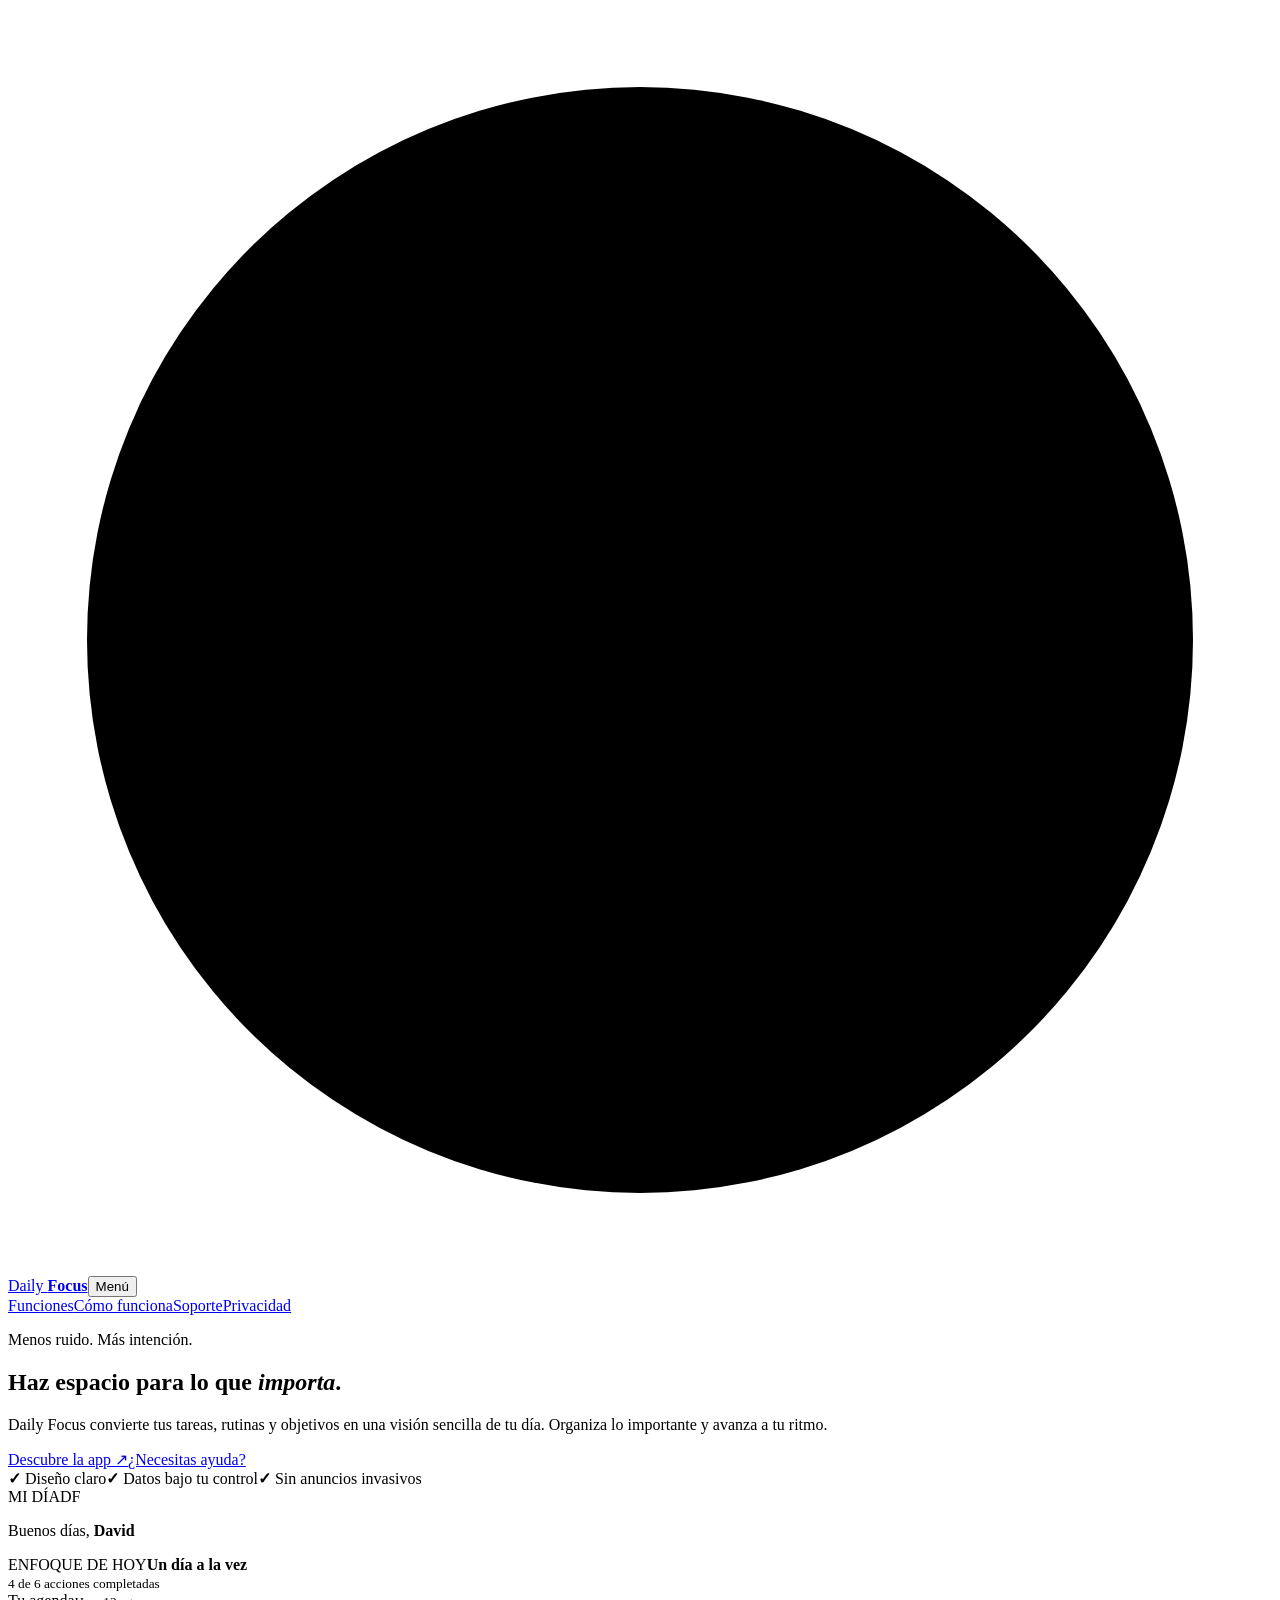
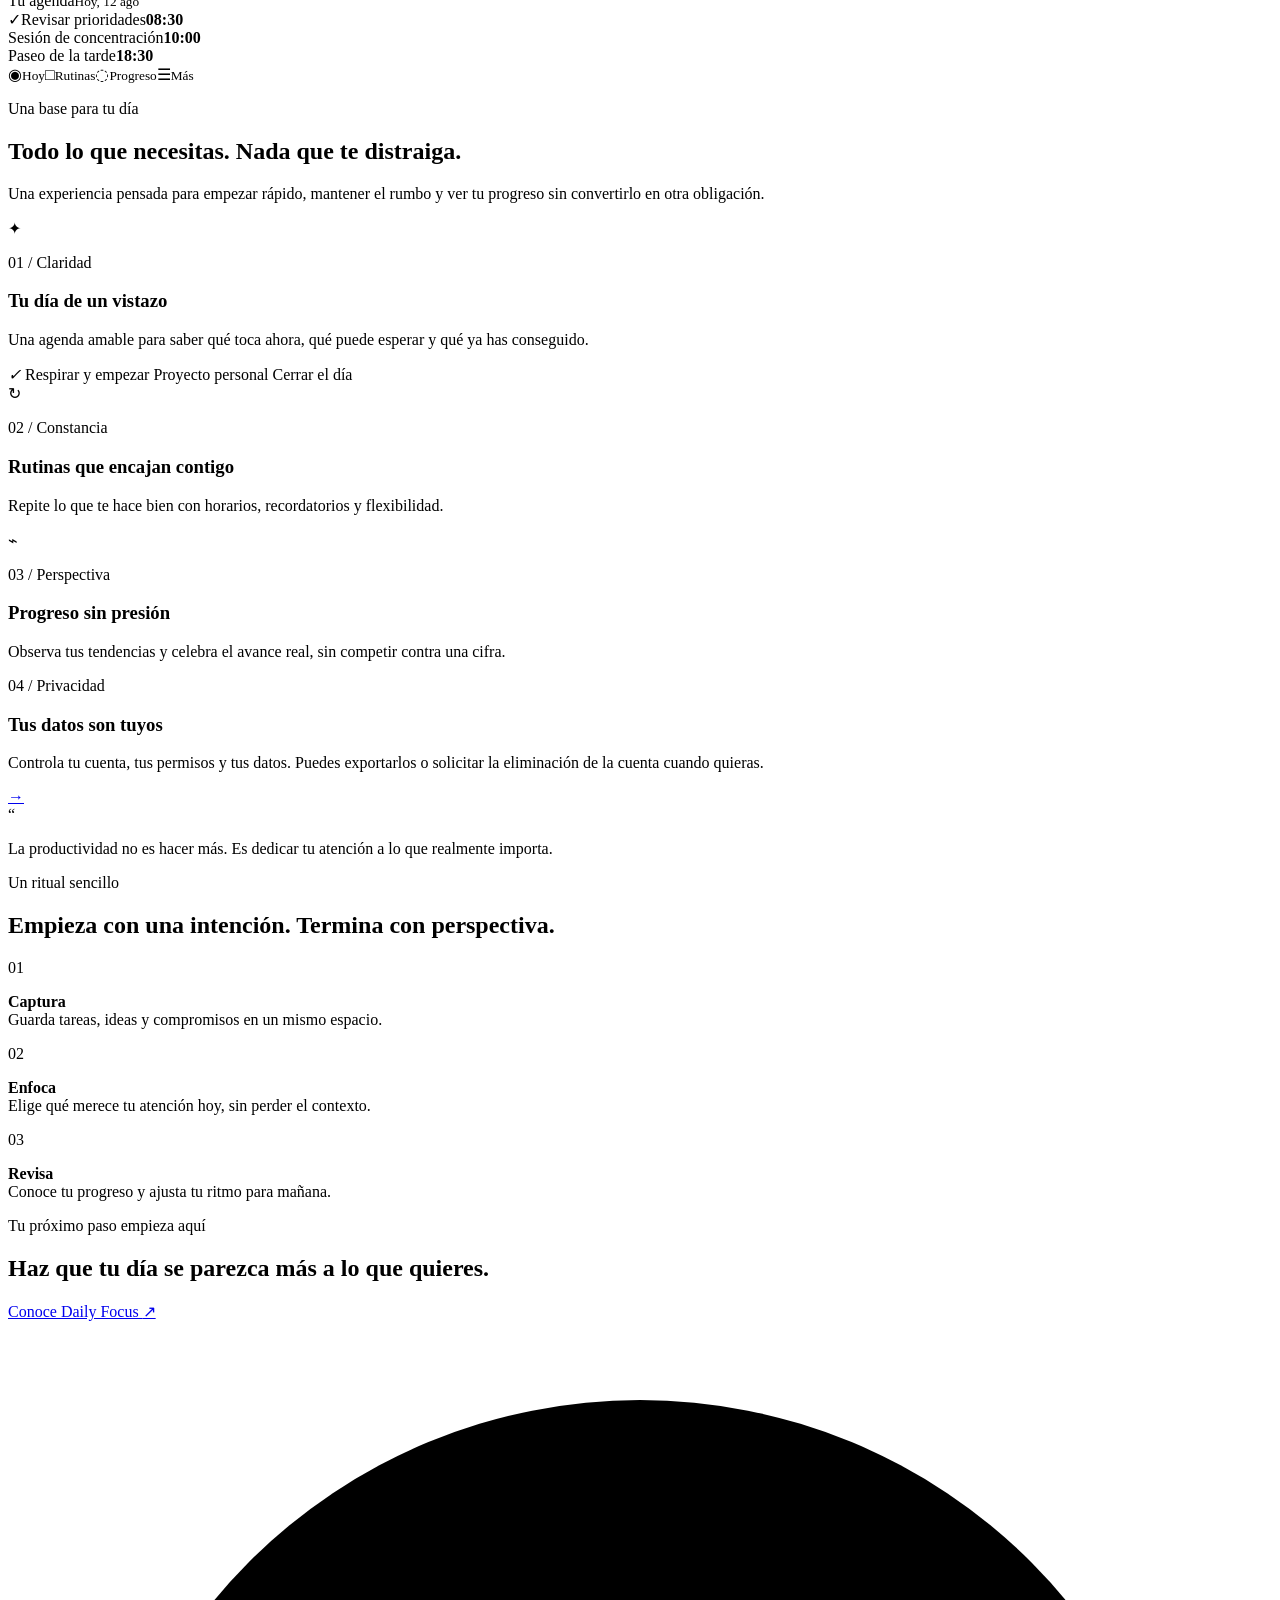
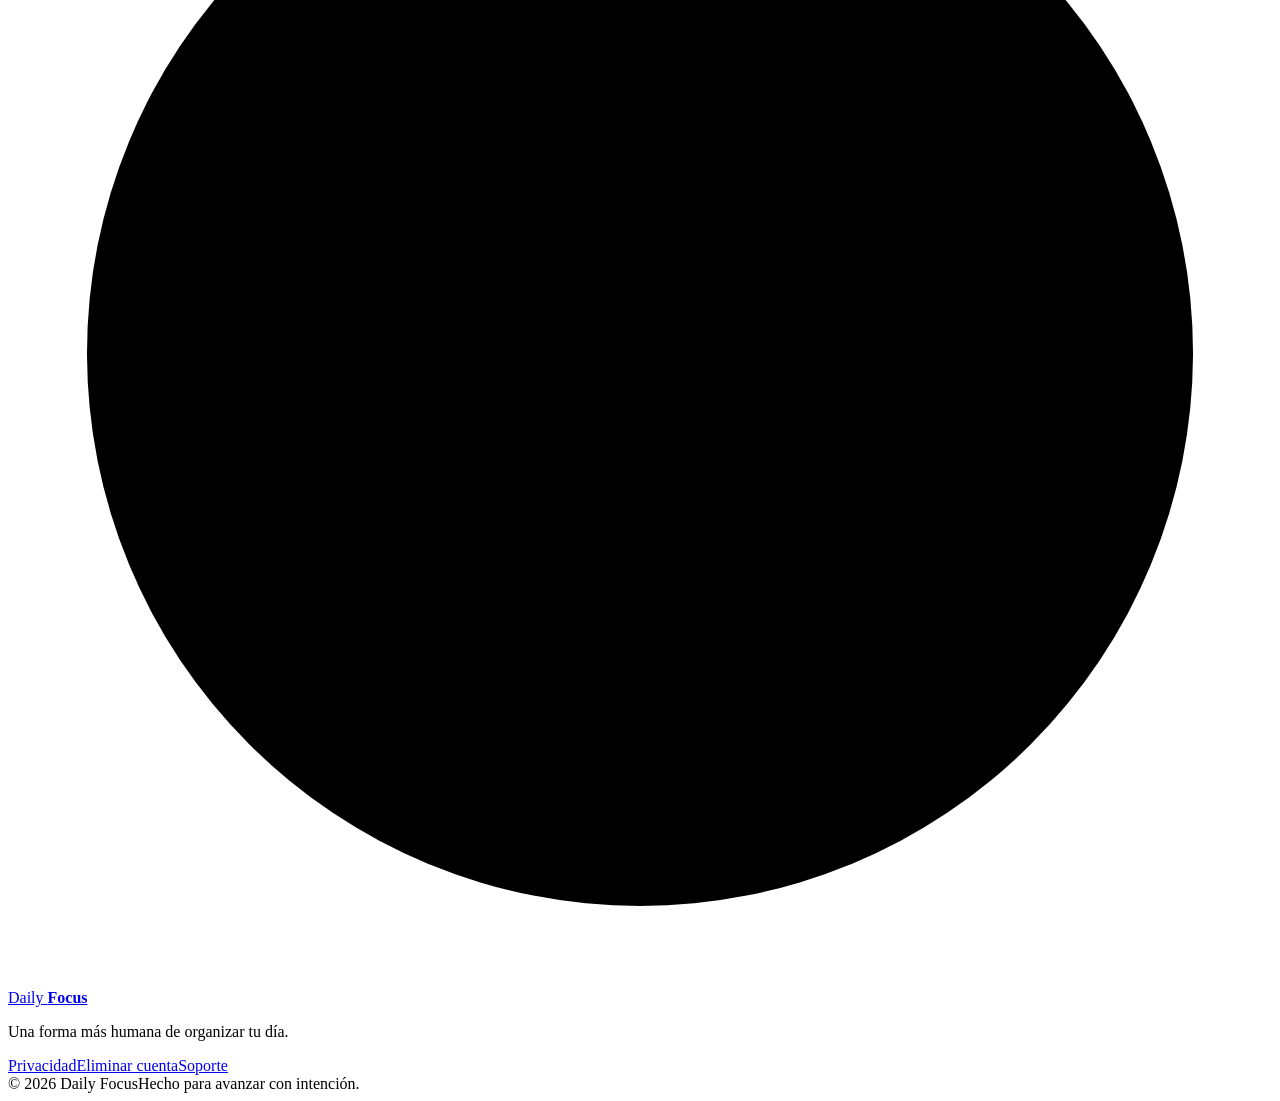
==== index.html @ 11122ced "Add Daily Focus website: index.html" ====
<!doctype html><html lang="es"><head><meta charset="utf-8"><meta name="viewport" content="width=device-width, initial-scale=1"><meta name="description" content="Daily Focus te ayuda a convertir tus intenciones en un día claro: tareas, rutinas, seguimiento y alertas en un solo lugar."><meta name="theme-color" content="#0f172a"><title>Daily Focus | Tu día, con intención</title><link rel="stylesheet" href="styles.css"><script defer src="script.js"></script></head><body><header class="site-header"><a class="brand" href="index.html" aria-label="Daily Focus, inicio"><span class="brand-mark" aria-hidden="true"><svg viewBox="0 0 48 48"><circle cx="24" cy="24" r="21"></circle><path d="m14 24 6 6 14-15"></path></svg></span><span>Daily <strong>Focus</strong></span></a><button class="menu-toggle" type="button" aria-expanded="false" aria-controls="main-nav">Menú</button><nav id="main-nav" class="nav-links" aria-label="Navegación principal"><a href="#features">Funciones</a><a href="#how">Cómo funciona</a><a href="support.html">Soporte</a><a class="nav-cta" href="privacy.html">Privacidad</a></nav></header><main><section class="hero section-shell"><div class="hero-copy reveal"><p class="eyebrow"><span class="eyebrow-dot"></span> Menos ruido. Más intención.</p><h1>Haz espacio para lo que <em>importa</em>.</h1><p class="hero-lede">Daily Focus convierte tus tareas, rutinas y objetivos en una visión sencilla de tu día. Organiza lo importante y avanza a tu ritmo.</p><div class="hero-actions"><a class="button button-primary" href="#features">Descubre la app <span aria-hidden="true">↗</span></a><a class="text-link" href="support.html">¿Necesitas ayuda?</a></div><div class="trust-row" aria-label="Características de confianza"><span><b>✓</b> Diseño claro</span><span><b>✓</b> Datos bajo tu control</span><span><b>✓</b> Sin anuncios invasivos</span></div></div><div class="hero-visual reveal reveal-delay" aria-label="Vista conceptual de Daily Focus"><div class="orb orb-one"></div><div class="orb orb-two"></div><div class="phone"><div class="phone-speaker"></div><div class="phone-screen"><div class="app-topline"><span>MI DÍA</span><span class="avatar">DF</span></div><p class="phone-greeting">Buenos días, <strong>David</strong></p><div class="focus-card"><span class="tiny-label">ENFOQUE DE HOY</span><strong>Un día a la vez</strong><div class="progress"><i></i></div><small>4 de 6 acciones completadas</small></div><div class="phone-section"><span>Tu agenda</span><small>Hoy, 12 ago</small></div><div class="task done"><span class="check">✓</span><span>Revisar prioridades</span><b>08:30</b></div><div class="task"><span class="check"></span><span>Sesión de concentración</span><b>10:00</b></div><div class="task"><span class="check"></span><span>Paseo de la tarde</span><b>18:30</b></div><div class="bottom-nav"><span class="active">◉<small>Hoy</small></span><span>□<small>Rutinas</small></span><span>◌<small>Progreso</small></span><span>☰<small>Más</small></span></div></div></div></div></section><section id="features" class="section-shell section-block"><div class="section-heading reveal"><p class="eyebrow">Una base para tu día</p><h2>Todo lo que necesitas. Nada que te distraiga.</h2><p>Una experiencia pensada para empezar rápido, mantener el rumbo y ver tu progreso sin convertirlo en otra obligación.</p></div><div class="feature-grid"><article class="feature-card feature-card-tall reveal"><span class="feature-icon icon-sun">✦</span><p class="card-kicker">01 / Claridad</p><h3>Tu día de un vistazo</h3><p>Una agenda amable para saber qué toca ahora, qué puede esperar y qué ya has conseguido.</p><div class="mini-agenda"><span><i class="mini-check">✓</i> Respirar y empezar</span><span><i></i> Proyecto personal</span><span><i></i> Cerrar el día</span></div></article><article class="feature-card reveal"><span class="feature-icon icon-blue">↻</span><p class="card-kicker">02 / Constancia</p><h3>Rutinas que encajan contigo</h3><p>Repite lo que te hace bien con horarios, recordatorios y flexibilidad.</p></article><article class="feature-card reveal"><span class="feature-icon icon-coral">⌁</span><p class="card-kicker">03 / Perspectiva</p><h3>Progreso sin presión</h3><p>Observa tus tendencias y celebra el avance real, sin competir contra una cifra.</p></article><article class="feature-card feature-card-wide reveal"><div><p class="card-kicker">04 / Privacidad</p><h3>Tus datos son tuyos</h3><p>Controla tu cuenta, tus permisos y tus datos. Puedes exportarlos o solicitar la eliminación de la cuenta cuando quieras.</p></div><a class="arrow-link" href="privacy.html" aria-label="Leer la política de privacidad">→</a></article></div></section><section id="how" class="split-section section-shell"><div class="split-image reveal"><div class="sun-shape"></div><div class="quote-card"><span>“</span><p>La productividad no es hacer más. Es dedicar tu atención a lo que realmente importa.</p></div></div><div class="split-copy reveal"><p class="eyebrow">Un ritual sencillo</p><h2>Empieza con una intención. Termina con perspectiva.</h2><div class="steps"><div><span>01</span><p><strong>Captura</strong><br>Guarda tareas, ideas y compromisos en un mismo espacio.</p></div><div><span>02</span><p><strong>Enfoca</strong><br>Elige qué merece tu atención hoy, sin perder el contexto.</p></div><div><span>03</span><p><strong>Revisa</strong><br>Conoce tu progreso y ajusta tu ritmo para mañana.</p></div></div></div></section><section class="closing section-shell reveal"><p class="eyebrow">Tu próximo paso empieza aquí</p><h2>Haz que tu día se parezca más a lo que quieres.</h2><a class="button button-dark" href="support.html">Conoce Daily Focus <span aria-hidden="true">↗</span></a></section></main><footer class="site-footer"><div class="footer-inner"><a class="brand" href="index.html"><span class="brand-mark small" aria-hidden="true"><svg viewBox="0 0 48 48"><circle cx="24" cy="24" r="21"></circle><path d="m14 24 6 6 14-15"></path></svg></span><span>Daily <strong>Focus</strong></span></a><p>Una forma más humana de organizar tu día.</p><div class="footer-links"><a href="privacy.html">Privacidad</a><a href="delete-account.html">Eliminar cuenta</a><a href="support.html">Soporte</a></div></div><div class="footer-bottom"><span>© 2026 Daily Focus</span><span>Hecho para avanzar con intención.</span></div></footer></body></html>
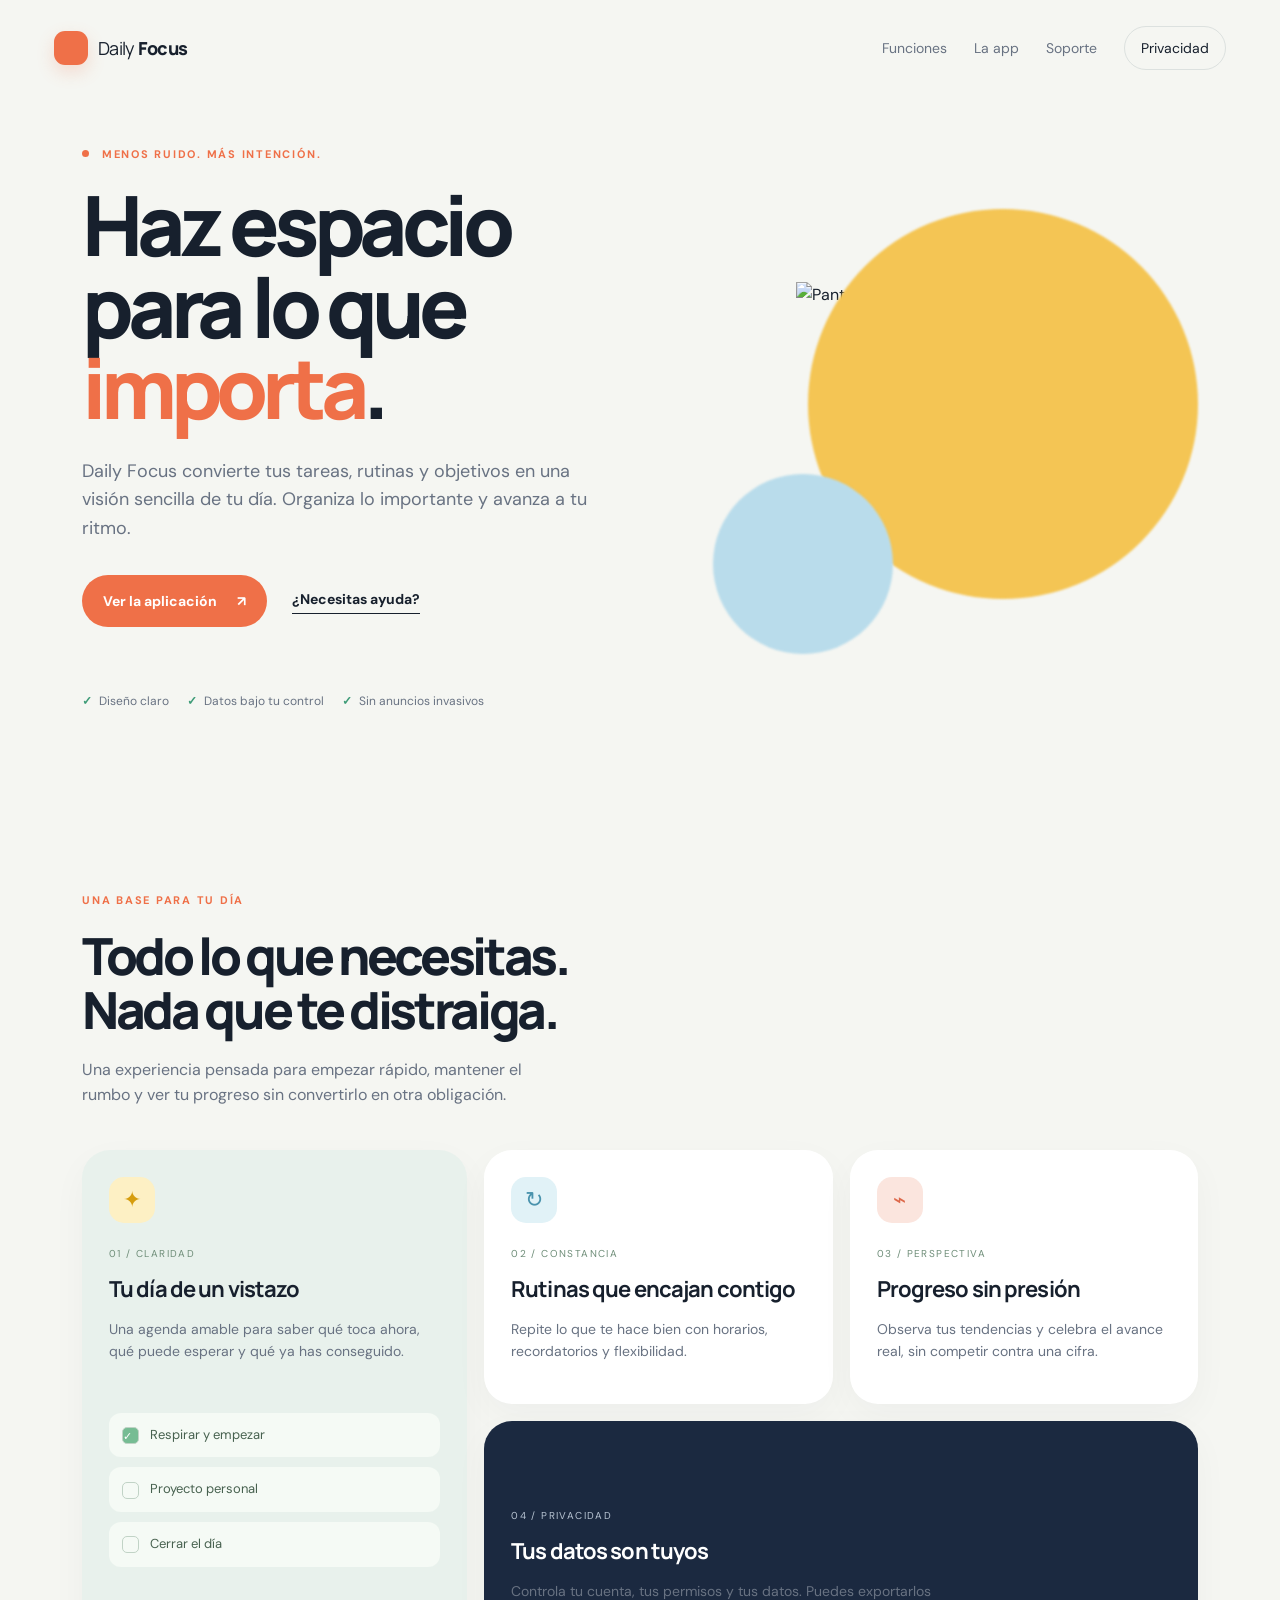
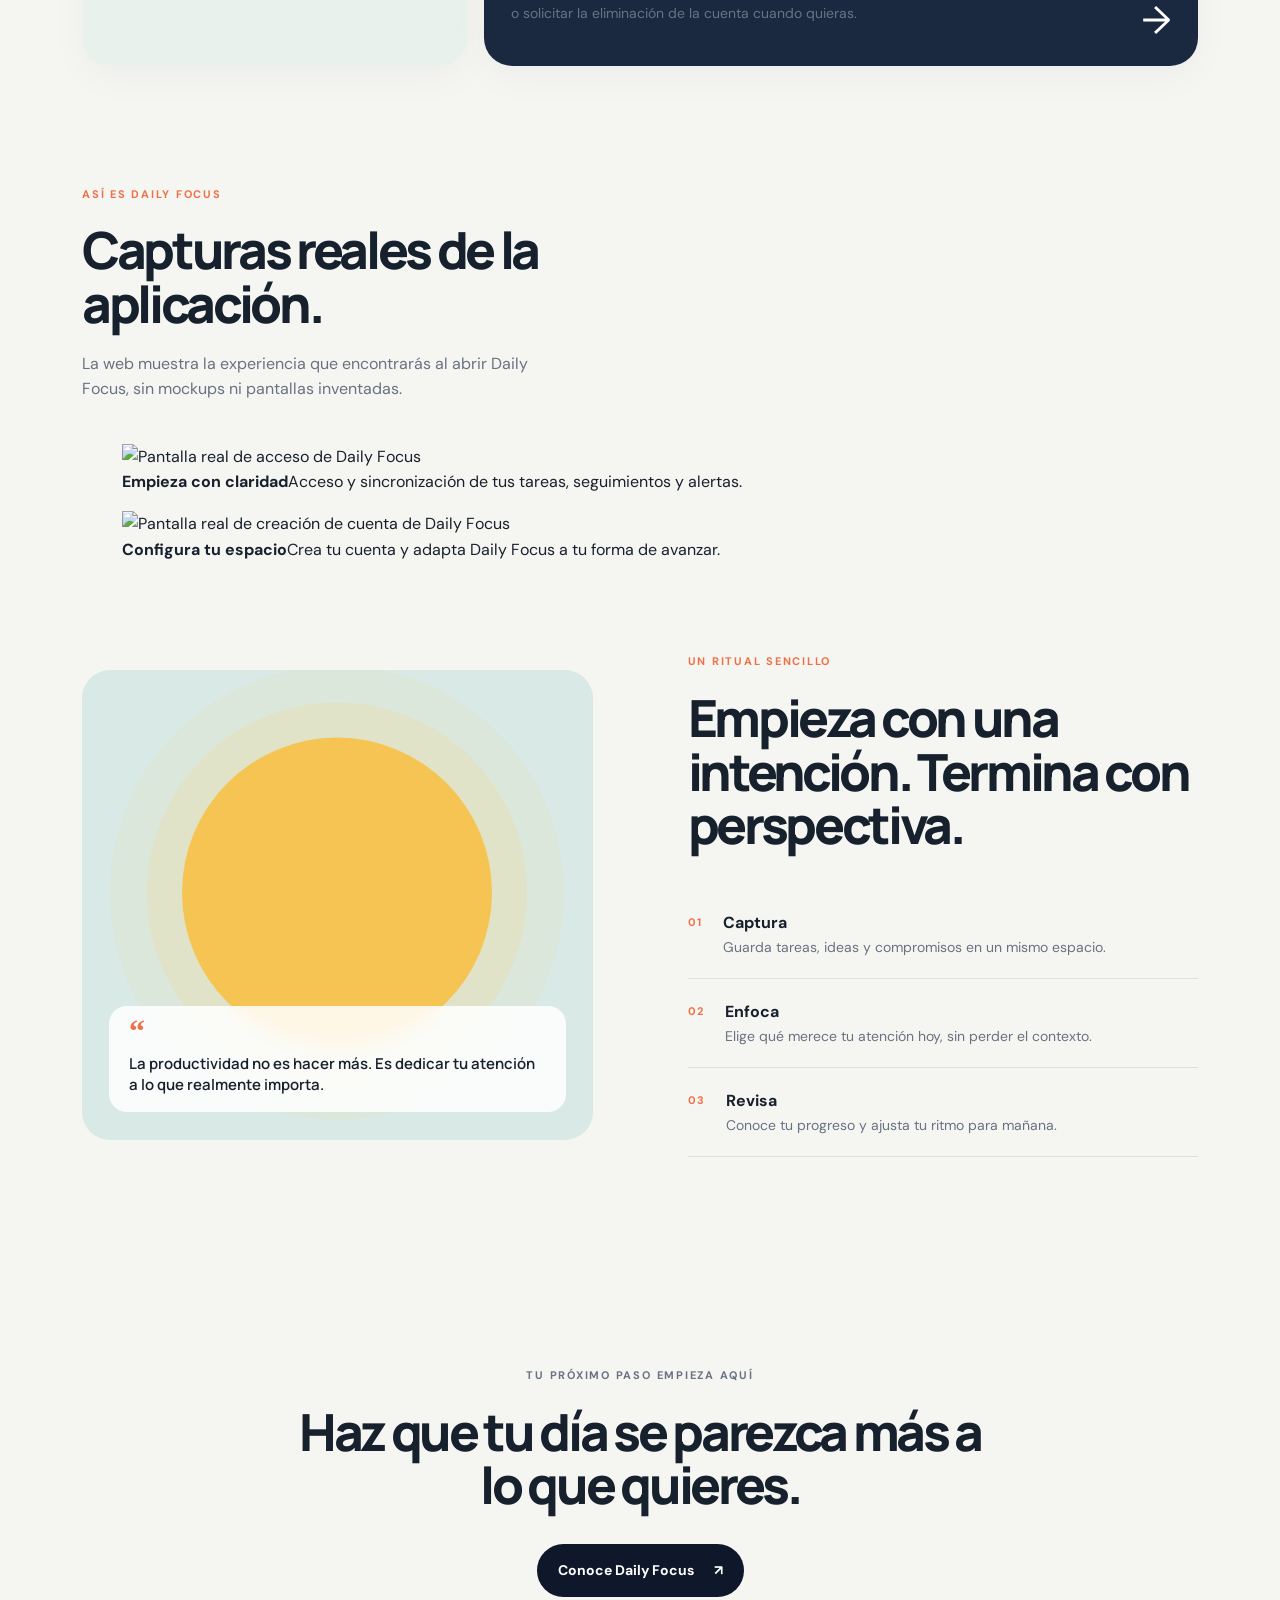
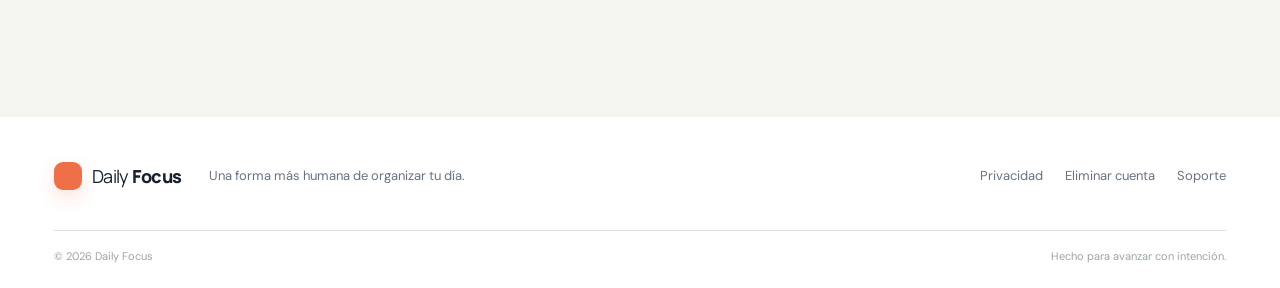
==== commit 1b5ebe62: "Use real Daily Focus app screenshots and icon" ====
--- a/index.html
+++ b/index.html
@@ -1 +1 @@
-<!doctype html><html lang="es"><head><meta charset="utf-8"><meta name="viewport" content="width=device-width, initial-scale=1"><meta name="description" content="Daily Focus te ayuda a convertir tus intenciones en un día claro: tareas, rutinas, seguimiento y alertas en un solo lugar."><meta name="theme-color" content="#0f172a"><title>Daily Focus | Tu día, con intención</title><link rel="stylesheet" href="styles.css"><script defer src="script.js"></script></head><body><header class="site-header"><a class="brand" href="index.html" aria-label="Daily Focus, inicio"><span class="brand-mark" aria-hidden="true"><svg viewBox="0 0 48 48"><circle cx="24" cy="24" r="21"></circle><path d="m14 24 6 6 14-15"></path></svg></span><span>Daily <strong>Focus</strong></span></a><button class="menu-toggle" type="button" aria-expanded="false" aria-controls="main-nav">Menú</button><nav id="main-nav" class="nav-links" aria-label="Navegación principal"><a href="#features">Funciones</a><a href="#how">Cómo funciona</a><a href="support.html">Soporte</a><a class="nav-cta" href="privacy.html">Privacidad</a></nav></header><main><section class="hero section-shell"><div class="hero-copy reveal"><p class="eyebrow"><span class="eyebrow-dot"></span> Menos ruido. Más intención.</p><h1>Haz espacio para lo que <em>importa</em>.</h1><p class="hero-lede">Daily Focus convierte tus tareas, rutinas y objetivos en una visión sencilla de tu día. Organiza lo importante y avanza a tu ritmo.</p><div class="hero-actions"><a class="button button-primary" href="#features">Descubre la app <span aria-hidden="true">↗</span></a><a class="text-link" href="support.html">¿Necesitas ayuda?</a></div><div class="trust-row" aria-label="Características de confianza"><span><b>✓</b> Diseño claro</span><span><b>✓</b> Datos bajo tu control</span><span><b>✓</b> Sin anuncios invasivos</span></div></div><div class="hero-visual reveal reveal-delay" aria-label="Vista conceptual de Daily Focus"><div class="orb orb-one"></div><div class="orb orb-two"></div><div class="phone"><div class="phone-speaker"></div><div class="phone-screen"><div class="app-topline"><span>MI DÍA</span><span class="avatar">DF</span></div><p class="phone-greeting">Buenos días, <strong>David</strong></p><div class="focus-card"><span class="tiny-label">ENFOQUE DE HOY</span><strong>Un día a la vez</strong><div class="progress"><i></i></div><small>4 de 6 acciones completadas</small></div><div class="phone-section"><span>Tu agenda</span><small>Hoy, 12 ago</small></div><div class="task done"><span class="check">✓</span><span>Revisar prioridades</span><b>08:30</b></div><div class="task"><span class="check"></span><span>Sesión de concentración</span><b>10:00</b></div><div class="task"><span class="check"></span><span>Paseo de la tarde</span><b>18:30</b></div><div class="bottom-nav"><span class="active">◉<small>Hoy</small></span><span>□<small>Rutinas</small></span><span>◌<small>Progreso</small></span><span>☰<small>Más</small></span></div></div></div></div></section><section id="features" class="section-shell section-block"><div class="section-heading reveal"><p class="eyebrow">Una base para tu día</p><h2>Todo lo que necesitas. Nada que te distraiga.</h2><p>Una experiencia pensada para empezar rápido, mantener el rumbo y ver tu progreso sin convertirlo en otra obligación.</p></div><div class="feature-grid"><article class="feature-card feature-card-tall reveal"><span class="feature-icon icon-sun">✦</span><p class="card-kicker">01 / Claridad</p><h3>Tu día de un vistazo</h3><p>Una agenda amable para saber qué toca ahora, qué puede esperar y qué ya has conseguido.</p><div class="mini-agenda"><span><i class="mini-check">✓</i> Respirar y empezar</span><span><i></i> Proyecto personal</span><span><i></i> Cerrar el día</span></div></article><article class="feature-card reveal"><span class="feature-icon icon-blue">↻</span><p class="card-kicker">02 / Constancia</p><h3>Rutinas que encajan contigo</h3><p>Repite lo que te hace bien con horarios, recordatorios y flexibilidad.</p></article><article class="feature-card reveal"><span class="feature-icon icon-coral">⌁</span><p class="card-kicker">03 / Perspectiva</p><h3>Progreso sin presión</h3><p>Observa tus tendencias y celebra el avance real, sin competir contra una cifra.</p></article><article class="feature-card feature-card-wide reveal"><div><p class="card-kicker">04 / Privacidad</p><h3>Tus datos son tuyos</h3><p>Controla tu cuenta, tus permisos y tus datos. Puedes exportarlos o solicitar la eliminación de la cuenta cuando quieras.</p></div><a class="arrow-link" href="privacy.html" aria-label="Leer la política de privacidad">→</a></article></div></section><section id="how" class="split-section section-shell"><div class="split-image reveal"><div class="sun-shape"></div><div class="quote-card"><span>“</span><p>La productividad no es hacer más. Es dedicar tu atención a lo que realmente importa.</p></div></div><div class="split-copy reveal"><p class="eyebrow">Un ritual sencillo</p><h2>Empieza con una intención. Termina con perspectiva.</h2><div class="steps"><div><span>01</span><p><strong>Captura</strong><br>Guarda tareas, ideas y compromisos en un mismo espacio.</p></div><div><span>02</span><p><strong>Enfoca</strong><br>Elige qué merece tu atención hoy, sin perder el contexto.</p></div><div><span>03</span><p><strong>Revisa</strong><br>Conoce tu progreso y ajusta tu ritmo para mañana.</p></div></div></div></section><section class="closing section-shell reveal"><p class="eyebrow">Tu próximo paso empieza aquí</p><h2>Haz que tu día se parezca más a lo que quieres.</h2><a class="button button-dark" href="support.html">Conoce Daily Focus <span aria-hidden="true">↗</span></a></section></main><footer class="site-footer"><div class="footer-inner"><a class="brand" href="index.html"><span class="brand-mark small" aria-hidden="true"><svg viewBox="0 0 48 48"><circle cx="24" cy="24" r="21"></circle><path d="m14 24 6 6 14-15"></path></svg></span><span>Daily <strong>Focus</strong></span></a><p>Una forma más humana de organizar tu día.</p><div class="footer-links"><a href="privacy.html">Privacidad</a><a href="delete-account.html">Eliminar cuenta</a><a href="support.html">Soporte</a></div></div><div class="footer-bottom"><span>© 2026 Daily Focus</span><span>Hecho para avanzar con intención.</span></div></footer></body></html>+<!doctype html><html lang="es"><head><meta charset="utf-8"><meta name="viewport" content="width=device-width, initial-scale=1"><meta name="description" content="Daily Focus convierte tus tareas, rutinas y objetivos en un día claro."><meta name="theme-color" content="#fff7e9"><title>Daily Focus | Tu día, con intención</title><link rel="stylesheet" href="styles.css"><script defer src="script.js"></script></head><body><header class="site-header"><a class="brand" href="index.html" aria-label="Daily Focus, inicio"><span class="brand-mark real-mark"><img src="assets/dailyfocus-icon.png" alt=""></span><span>Daily <strong>Focus</strong></span></a><button class="menu-toggle" type="button" aria-expanded="false" aria-controls="main-nav">Menú</button><nav id="main-nav" class="nav-links" aria-label="Navegación principal"><a href="#features">Funciones</a><a href="#screens">La app</a><a href="support.html">Soporte</a><a class="nav-cta" href="privacy.html">Privacidad</a></nav></header><main><section class="hero section-shell"><div class="hero-copy reveal"><p class="eyebrow"><span class="eyebrow-dot"></span> Menos ruido. Más intención.</p><h1>Haz espacio para lo que <em>importa</em>.</h1><p class="hero-lede">Daily Focus convierte tus tareas, rutinas y objetivos en una visión sencilla de tu día. Organiza lo importante y avanza a tu ritmo.</p><div class="hero-actions"><a class="button button-primary" href="#screens">Ver la aplicación <span aria-hidden="true">↗</span></a><a class="text-link" href="support.html">¿Necesitas ayuda?</a></div><div class="trust-row"><span><b>✓</b> Diseño claro</span><span><b>✓</b> Datos bajo tu control</span><span><b>✓</b> Sin anuncios invasivos</span></div></div><div class="hero-visual real-hero reveal reveal-delay"><div class="orb orb-one"></div><div class="orb orb-two"></div><div class="real-device"><img src="assets/dailyfocus-login.png" alt="Pantalla real de acceso de Daily Focus"></div><div class="real-badge"><img src="assets/dailyfocus-icon.png" alt=""><span>La app real<br><strong>Daily Focus</strong></span></div></div></section><section id="features" class="section-shell section-block"><div class="section-heading reveal"><p class="eyebrow">Una base para tu día</p><h2>Todo lo que necesitas. Nada que te distraiga.</h2><p>Una experiencia pensada para empezar rápido, mantener el rumbo y ver tu progreso sin convertirlo en otra obligación.</p></div><div class="feature-grid"><article class="feature-card feature-card-tall reveal"><span class="feature-icon icon-sun">✦</span><p class="card-kicker">01 / Claridad</p><h3>Tu día de un vistazo</h3><p>Una agenda amable para saber qué toca ahora, qué puede esperar y qué ya has conseguido.</p><div class="mini-agenda"><span><i class="mini-check">✓</i> Respirar y empezar</span><span><i></i> Proyecto personal</span><span><i></i> Cerrar el día</span></div></article><article class="feature-card reveal"><span class="feature-icon icon-blue">↻</span><p class="card-kicker">02 / Constancia</p><h3>Rutinas que encajan contigo</h3><p>Repite lo que te hace bien con horarios, recordatorios y flexibilidad.</p></article><article class="feature-card reveal"><span class="feature-icon icon-coral">⌁</span><p class="card-kicker">03 / Perspectiva</p><h3>Progreso sin presión</h3><p>Observa tus tendencias y celebra el avance real, sin competir contra una cifra.</p></article><article class="feature-card feature-card-wide reveal"><div><p class="card-kicker">04 / Privacidad</p><h3>Tus datos son tuyos</h3><p>Controla tu cuenta, tus permisos y tus datos. Puedes exportarlos o solicitar la eliminación de la cuenta cuando quieras.</p></div><a class="arrow-link" href="privacy.html" aria-label="Leer la política de privacidad">→</a></article></div></section><section id="screens" class="screens-section section-shell"><div class="section-heading reveal"><p class="eyebrow">Así es Daily Focus</p><h2>Capturas reales de la aplicación.</h2><p>La web muestra la experiencia que encontrarás al abrir Daily Focus, sin mockups ni pantallas inventadas.</p></div><div class="screen-gallery"><figure class="screen-shot reveal"><div class="screen-frame"><img src="assets/dailyfocus-login.png" alt="Pantalla real de acceso de Daily Focus"></div><figcaption><strong>Empieza con claridad</strong><span>Acceso y sincronización de tus tareas, seguimientos y alertas.</span></figcaption></figure><figure class="screen-shot reveal"><div class="screen-frame"><img src="assets/dailyfocus-create-account.png" alt="Pantalla real de creación de cuenta de Daily Focus"></div><figcaption><strong>Configura tu espacio</strong><span>Crea tu cuenta y adapta Daily Focus a tu forma de avanzar.</span></figcaption></figure></div></section><section id="how" class="split-section section-shell"><div class="split-image reveal"><div class="sun-shape"></div><div class="quote-card"><span>“</span><p>La productividad no es hacer más. Es dedicar tu atención a lo que realmente importa.</p></div></div><div class="split-copy reveal"><p class="eyebrow">Un ritual sencillo</p><h2>Empieza con una intención. Termina con perspectiva.</h2><div class="steps"><div><span>01</span><p><strong>Captura</strong><br>Guarda tareas, ideas y compromisos en un mismo espacio.</p></div><div><span>02</span><p><strong>Enfoca</strong><br>Elige qué merece tu atención hoy, sin perder el contexto.</p></div><div><span>03</span><p><strong>Revisa</strong><br>Conoce tu progreso y ajusta tu ritmo para mañana.</p></div></div></div></section><section class="closing section-shell reveal"><p class="eyebrow">Tu próximo paso empieza aquí</p><h2>Haz que tu día se parezca más a lo que quieres.</h2><a class="button button-dark" href="support.html">Conoce Daily Focus <span aria-hidden="true">↗</span></a></section></main><footer class="site-footer"><div class="footer-inner"><a class="brand" href="index.html"><span class="brand-mark real-mark small"><img src="assets/dailyfocus-icon.png" alt=""></span><span>Daily <strong>Focus</strong></span></a><p>Una forma más humana de organizar tu día.</p><div class="footer-links"><a href="privacy.html">Privacidad</a><a href="delete-account.html">Eliminar cuenta</a><a href="support.html">Soporte</a></div></div><div class="footer-bottom"><span>© 2026 Daily Focus</span><span>Hecho para avanzar con intención.</span></div></footer></body></html>
--- a/styles.css
+++ b/styles.css
@@ -0,0 +1 @@
+@import url('https://fonts.googleapis.com/css2?family=DM+Sans:wght@400;500;600;700&family=Manrope:wght@600;700;800&display=swap');:root{--ink:#17202d;--muted:#687282;--paper:#f5f6f2;--white:#fff;--navy:#0f172a;--orange:#ef7048;--yellow:#f6c453;--blue:#b9dceb;--line:#dce1df;--radius:28px}*{box-sizing:border-box}html{scroll-behavior:smooth}body{margin:0;background:var(--paper);color:var(--ink);font-family:'DM Sans',sans-serif;line-height:1.6}a{color:inherit;text-decoration:none}button{font:inherit}.site-header{max-width:1240px;margin:auto;padding:26px 34px;display:flex;align-items:center;justify-content:space-between;gap:24px}.brand{display:inline-flex;align-items:center;gap:10px;font-family:Manrope,sans-serif;font-size:18px;letter-spacing:-.04em}.brand strong{font-weight:800}.brand-mark{width:34px;height:34px;display:grid;place-items:center;background:var(--orange);border-radius:11px;box-shadow:0 7px 18px #ef704833}.brand-mark svg{width:24px;height:24px;fill:none;stroke:#fff;stroke-width:3;stroke-linecap:round;stroke-linejoin:round}.brand-mark.small{width:28px;height:28px;border-radius:9px}.brand-mark.small svg{width:20px;height:20px}.nav-links{display:flex;align-items:center;gap:27px;font-size:14px;color:var(--muted)}.nav-links a:hover,.footer-links a:hover,.text-link:hover{color:var(--orange)}.nav-cta{padding:10px 16px;border:1px solid var(--line);border-radius:999px;color:var(--ink)!important}.menu-toggle{display:none;border:1px solid var(--line);background:transparent;border-radius:9px;padding:8px 12px}.section-shell{max-width:1172px;margin:auto;padding-left:28px;padding-right:28px}.hero{min-height:690px;display:grid;grid-template-columns:1fr .9fr;align-items:center;gap:50px;padding-top:50px;padding-bottom:80px}.eyebrow{margin:0 0 20px;color:var(--orange);font-size:11px;font-weight:700;letter-spacing:.16em;text-transform:uppercase}.eyebrow-dot{display:inline-block;width:7px;height:7px;border-radius:50%;background:var(--orange);margin:0 8px 1px 0}.hero h1{max-width:650px;margin:0;font:800 clamp(3.5rem,6.5vw,6rem)/.98 Manrope,sans-serif;letter-spacing:-.075em}.hero h1 em{font-style:normal;color:var(--orange)}.hero-lede{max-width:510px;color:var(--muted);font-size:18px;margin:28px 0 32px}.hero-actions{display:flex;align-items:center;gap:25px}.button{display:inline-flex;align-items:center;gap:20px;padding:15px 21px;border-radius:999px;font-weight:700;font-size:14px;transition:transform .2s,box-shadow .2s}.button:hover{transform:translateY(-2px);box-shadow:0 12px 25px #1e293b18}.button-primary{color:#fff;background:var(--orange)}.button-dark{color:#fff;background:var(--navy)}.text-link{font-weight:700;font-size:14px;border-bottom:1px solid var(--ink);padding-bottom:3px}.trust-row{display:flex;gap:18px;margin-top:65px;color:var(--muted);font-size:12px}.trust-row b{color:#3d9b77;margin-right:4px}.hero-visual{position:relative;min-height:510px;display:grid;place-items:center}.orb{position:absolute;border-radius:50%;filter:blur(1px)}.orb-one{width:390px;height:390px;background:#f4c554;right:0;top:35px}.orb-two{width:180px;height:180px;background:#b9dceb;left:4%;bottom:30px}.phone{position:relative;width:280px;height:555px;padding:10px;border-radius:38px;background:var(--navy);box-shadow:20px 28px 50px #0f172a35;transform:rotate(5deg);z-index:1}.phone-speaker{position:absolute;z-index:2;top:17px;left:50%;width:74px;height:5px;border-radius:10px;transform:translateX(-50%);background:#243047}.phone-screen{height:100%;padding:38px 17px 16px;border-radius:29px;background:#f7f7f4;overflow:hidden}.app-topline,.phone-section,.task,.bottom-nav{display:flex;align-items:center;justify-content:space-between}.app-topline{color:#899198;font-size:9px;font-weight:800;letter-spacing:.12em}.avatar{display:grid;place-items:center;width:25px;height:25px;border-radius:50%;background:var(--orange);color:#fff;font-size:9px}.phone-greeting{font:700 18px Manrope,sans-serif;margin:21px 0}.focus-card{padding:18px;border-radius:20px;background:#1b2940;color:#fff;box-shadow:0 10px 20px #17202d20}.tiny-label{display:block;font-size:8px;color:#9eabb9;letter-spacing:.1em}.focus-card strong{display:block;font:700 18px Manrope;margin:12px 0}.focus-card small{display:block;color:#aab6c5;font-size:9px;margin-top:9px}.progress{height:5px;background:#34445d;border-radius:9px}.progress i{display:block;width:66%;height:100%;background:var(--yellow);border-radius:9px}.phone-section{margin:23px 0 10px;font-size:11px;font-weight:700}.phone-section small{color:#939ba5;font-size:9px;font-weight:400}.task{padding:14px 2px;border-bottom:1px solid #e7e8e5;gap:7px;font-size:10px}.task b{color:#a0a7ad;font-size:8px;font-weight:400}.check{width:17px;height:17px;border:1.5px solid #c9ced0;border-radius:6px;flex:none}.task.done{color:#9ca2a5;text-decoration:line-through}.task.done .check{display:grid;place-items:center;background:#6fc095;border-color:#6fc095;color:#fff;text-decoration:none;font-size:10px}.bottom-nav{margin-top:24px;color:#9fa6aa;text-align:center;font-size:14px}.bottom-nav span{display:grid;place-items:center;gap:2px}.bottom-nav small{font-size:7px}.bottom-nav .active{color:var(--orange)}.section-block{padding-top:100px;padding-bottom:120px}.section-heading{max-width:600px;margin-bottom:42px}.section-heading h2,.split-copy h2,.closing h2{margin:0;font:800 clamp(2.3rem,4vw,4rem)/1.05 Manrope,sans-serif;letter-spacing:-.065em}.section-heading>p:last-child{color:var(--muted);max-width:480px;margin-top:20px}.feature-grid{display:grid;grid-template-columns:1.05fr .95fr .95fr;gap:17px}.feature-card{min-height:245px;padding:27px;border-radius:var(--radius);background:#fff;box-shadow:0 12px 36px #1b294009}.feature-card-tall{grid-row:span 2;min-height:510px;background:#e8f1ec}.feature-card-wide{grid-column:2 / 4;display:flex;justify-content:space-between;align-items:end;background:#1b2940;color:#fff}.feature-card-wide .card-kicker{color:#b8c4d2}.feature-card-wide p:not(.card-kicker){color:#b8c4d2;max-width:420px}.feature-card h3{font:700 22px Manrope,sans-serif;letter-spacing:-.04em;margin:12px 0}.feature-card p:not(.card-kicker){color:var(--muted);font-size:14px}.card-kicker{font-size:10px!important;letter-spacing:.14em;text-transform:uppercase;color:#6e8d78;margin:23px 0 0!important}.feature-icon{display:grid;place-items:center;width:46px;height:46px;border-radius:15px;font-size:22px}.icon-sun{background:#fdf0c4;color:#d69d0e}.icon-blue{background:#e1f2f7;color:#4a93ad}.icon-coral{background:#fbe5de;color:#dd684a}.mini-agenda{display:grid;gap:10px;margin-top:50px;color:#47614f;font-size:13px}.mini-agenda span{padding:12px 13px;background:#f5faf5;border-radius:12px}.mini-check{display:inline-grid;place-items:center;width:17px;height:17px;border-radius:5px;background:#76bc93;color:#fff;font-style:normal;font-size:11px;margin-right:8px}.mini-agenda i{display:inline-block;width:17px;height:17px;border:1px solid #c1d3c6;border-radius:5px;vertical-align:middle;margin-right:8px}.arrow-link{font-size:38px;line-height:1}.split-section{display:grid;grid-template-columns:1fr 1fr;align-items:center;gap:95px;padding-top:75px;padding-bottom:150px}.split-image{min-height:470px;position:relative;border-radius:var(--radius);background:#d9e9e6;overflow:hidden}.sun-shape{position:absolute;width:310px;height:310px;border-radius:50%;background:#f6c453;left:50%;top:50%;transform:translate(-50%,-54%);box-shadow:0 0 0 35px #f6c45325,0 0 0 72px #f6c45312}.quote-card{position:absolute;bottom:28px;left:27px;right:27px;padding:17px 20px;background:#ffffffdb;border-radius:18px;backdrop-filter:blur(8px)}.quote-card span{font:800 32px Georgia;color:var(--orange);line-height:.5}.quote-card p{margin:4px 0 0;font:600 15px/1.4 Manrope,sans-serif}.steps{margin-top:38px}.steps>div{display:flex;gap:21px;padding:20px 0;border-bottom:1px solid var(--line)}.steps span{color:var(--orange);font-size:11px;font-weight:700;letter-spacing:.1em;padding-top:4px}.steps p{margin:0;color:var(--muted);font-size:14px}.steps strong{color:var(--ink);font-size:16px}.closing{padding-top:60px;padding-bottom:120px;text-align:center}.closing h2{max-width:720px;margin:0 auto 32px}.closing .eyebrow{color:var(--muted)}.site-footer{background:#fff;padding:45px 34px 22px}.footer-inner,.footer-bottom{max-width:1172px;margin:auto;display:flex;align-items:center;gap:28px}.footer-inner>p{margin:0;color:var(--muted);font-size:13px}.footer-links{margin-left:auto;display:flex;gap:22px;color:var(--muted);font-size:13px}.footer-bottom{justify-content:space-between;border-top:1px solid var(--line);margin-top:40px;padding-top:17px;color:#9ca4a4;font-size:11px}.legal-page{background:#f5f6f2}.legal-shell{max-width:850px;margin:auto;padding:35px 28px 100px}.back-link{display:inline-block;color:var(--muted);font-size:13px;margin-bottom:30px}.legal-card{background:#fff;border-radius:var(--radius);padding:clamp(28px,6vw,72px);box-shadow:0 20px 60px #17202d0b}.legal-card h1{font:800 clamp(2.6rem,5vw,4.5rem)/1.03 Manrope,sans-serif;letter-spacing:-.07em;margin:0 0 24px}.legal-card h2{font:700 22px Manrope,sans-serif;margin:42px 0 12px;letter-spacing:-.04em}.legal-card p,.legal-card li{color:#5e6977;font-size:16px}.legal-lead{font-size:20px!important;line-height:1.5;max-width:650px}.updated{font-size:12px!important;color:#9ba2a6!important;margin-top:28px}.legal-card a{color:#d65b3c;text-decoration:underline;text-underline-offset:3px}.notice{margin:30px 0;padding:18px 20px;border-left:4px solid var(--orange);border-radius:12px;background:#fff4ee;color:#6d5046;font-size:14px}.numbered{padding-left:25px}.numbered li{padding:8px 0}.deletion-icon{width:56px;height:56px;display:grid;place-items:center;border-radius:18px;background:#fbe5de;color:#dc6648;font-size:34px;line-height:1;margin-bottom:28px}.mail-button{margin-top:15px;text-decoration:none!important}.small-note{font-size:12px!important}.support-grid{display:grid;grid-template-columns:1fr 1fr;gap:16px;margin:35px 0}.support-panel{padding:25px;border-radius:20px;background:#f5f8f6}.support-panel h2{margin-top:22px}.support-panel p{font-size:14px}.contact-email{font-weight:700}.legal-card details{padding:18px 0;border-bottom:1px solid var(--line)}.legal-card summary{cursor:pointer;font-weight:700;font-family:Manrope,sans-serif}.legal-card details p{font-size:14px;margin-bottom:0}.simple-footer{max-width:850px;margin:auto;padding:22px 28px 45px;display:flex;gap:20px;color:#899299;font-size:12px}.simple-footer a{color:#687282}.reveal{animation:rise .7s both}.reveal-delay{animation-delay:.15s}@keyframes rise{from{opacity:0;transform:translateY(18px)}to{opacity:1;transform:none}}@media(max-width:800px){.site-header{padding:20px 22px}.menu-toggle{display:block}.nav-links{display:none;position:absolute;z-index:5;top:72px;left:18px;right:18px;padding:18px;flex-direction:column;align-items:stretch;background:#fff;border-radius:18px;box-shadow:0 15px 40px #17202d20}.nav-links.open{display:flex}.hero{grid-template-columns:1fr;padding-top:48px;min-height:auto}.hero-visual{min-height:490px}.hero h1{font-size:clamp(3.3rem,16vw,5rem)}.trust-row{flex-wrap:wrap;margin-top:40px}.feature-grid{grid-template-columns:1fr}.feature-card-tall,.feature-card-wide{grid-row:auto;grid-column:auto;min-height:300px}.split-section{grid-template-columns:1fr;gap:45px;padding-bottom:90px}.split-image{min-height:380px}.footer-inner{flex-wrap:wrap}.footer-links{width:100%;margin-left:0}.footer-bottom{align-items:flex-start;gap:10px;flex-direction:column}.support-grid{grid-template-columns:1fr}.legal-shell{padding-top:20px}.legal-card{padding:28px 23px}.simple-footer{flex-wrap:wrap;padding-left:28px;padding-right:28px}}
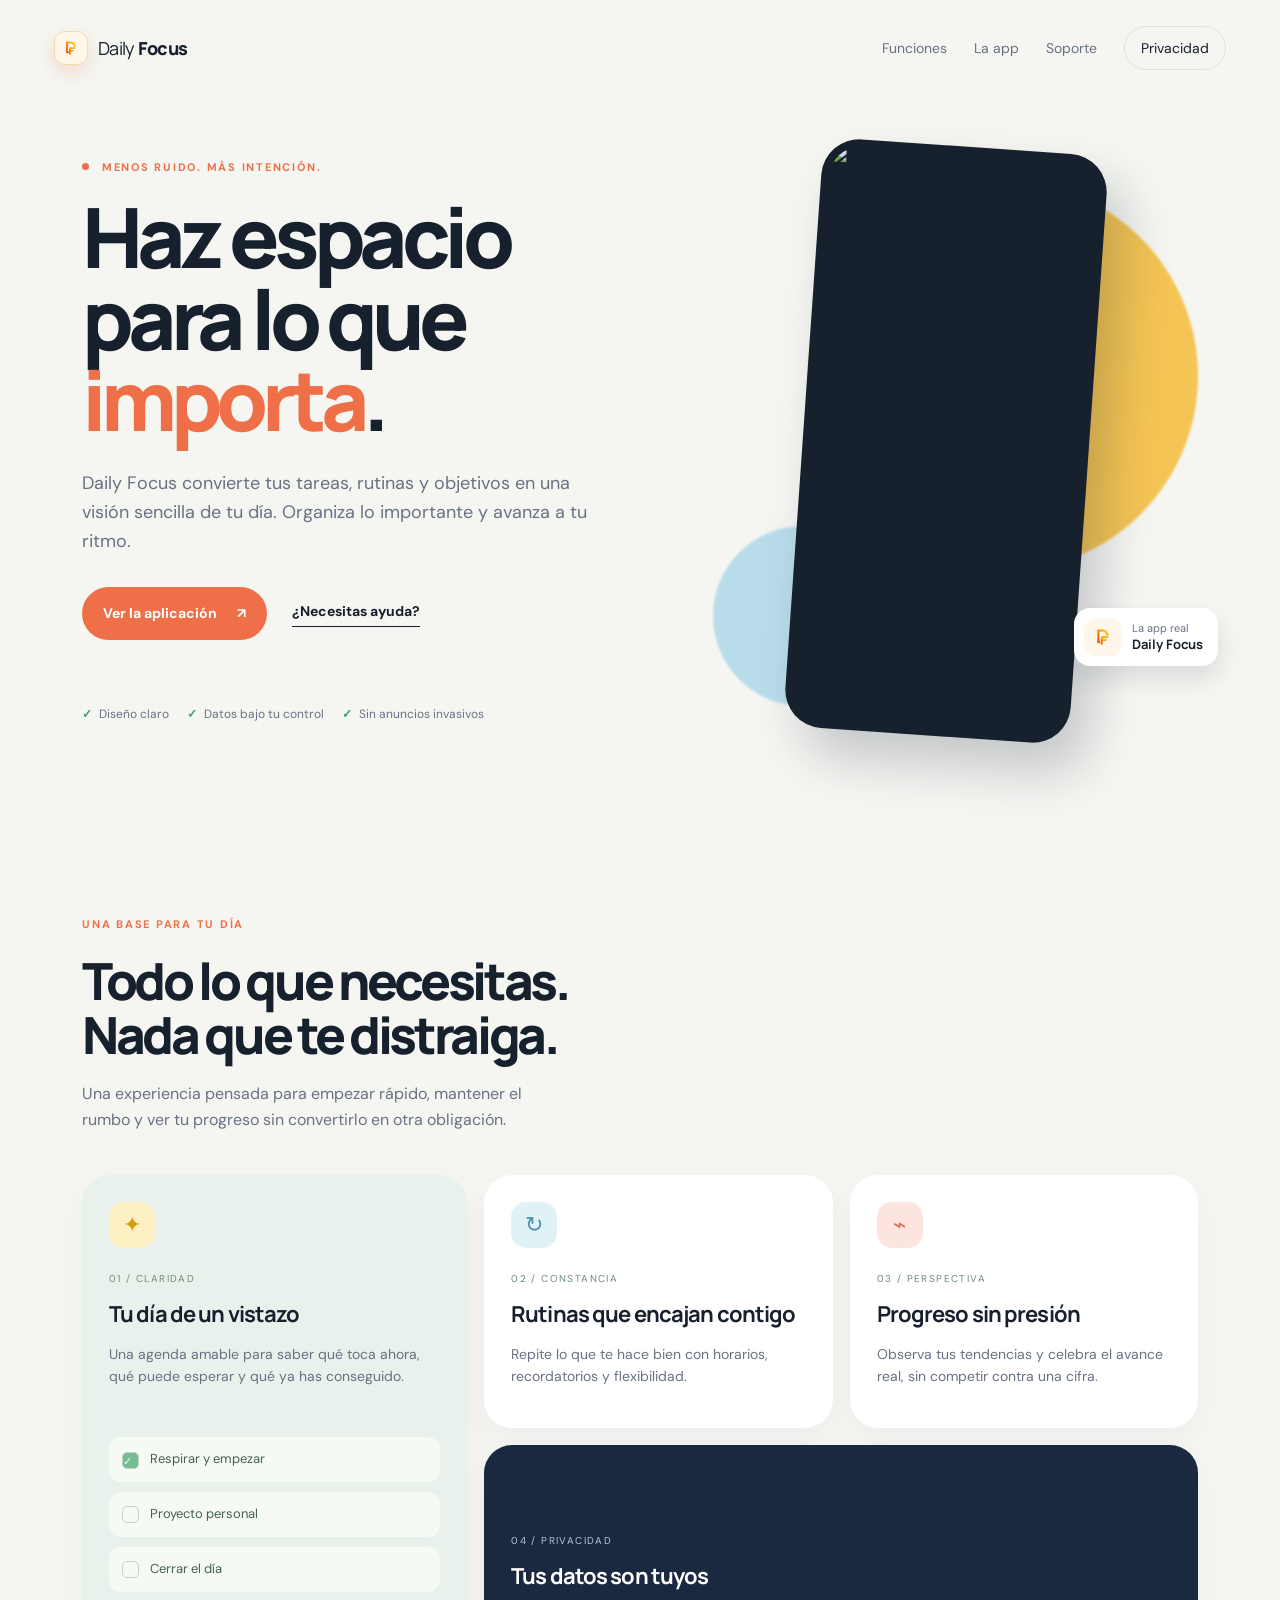
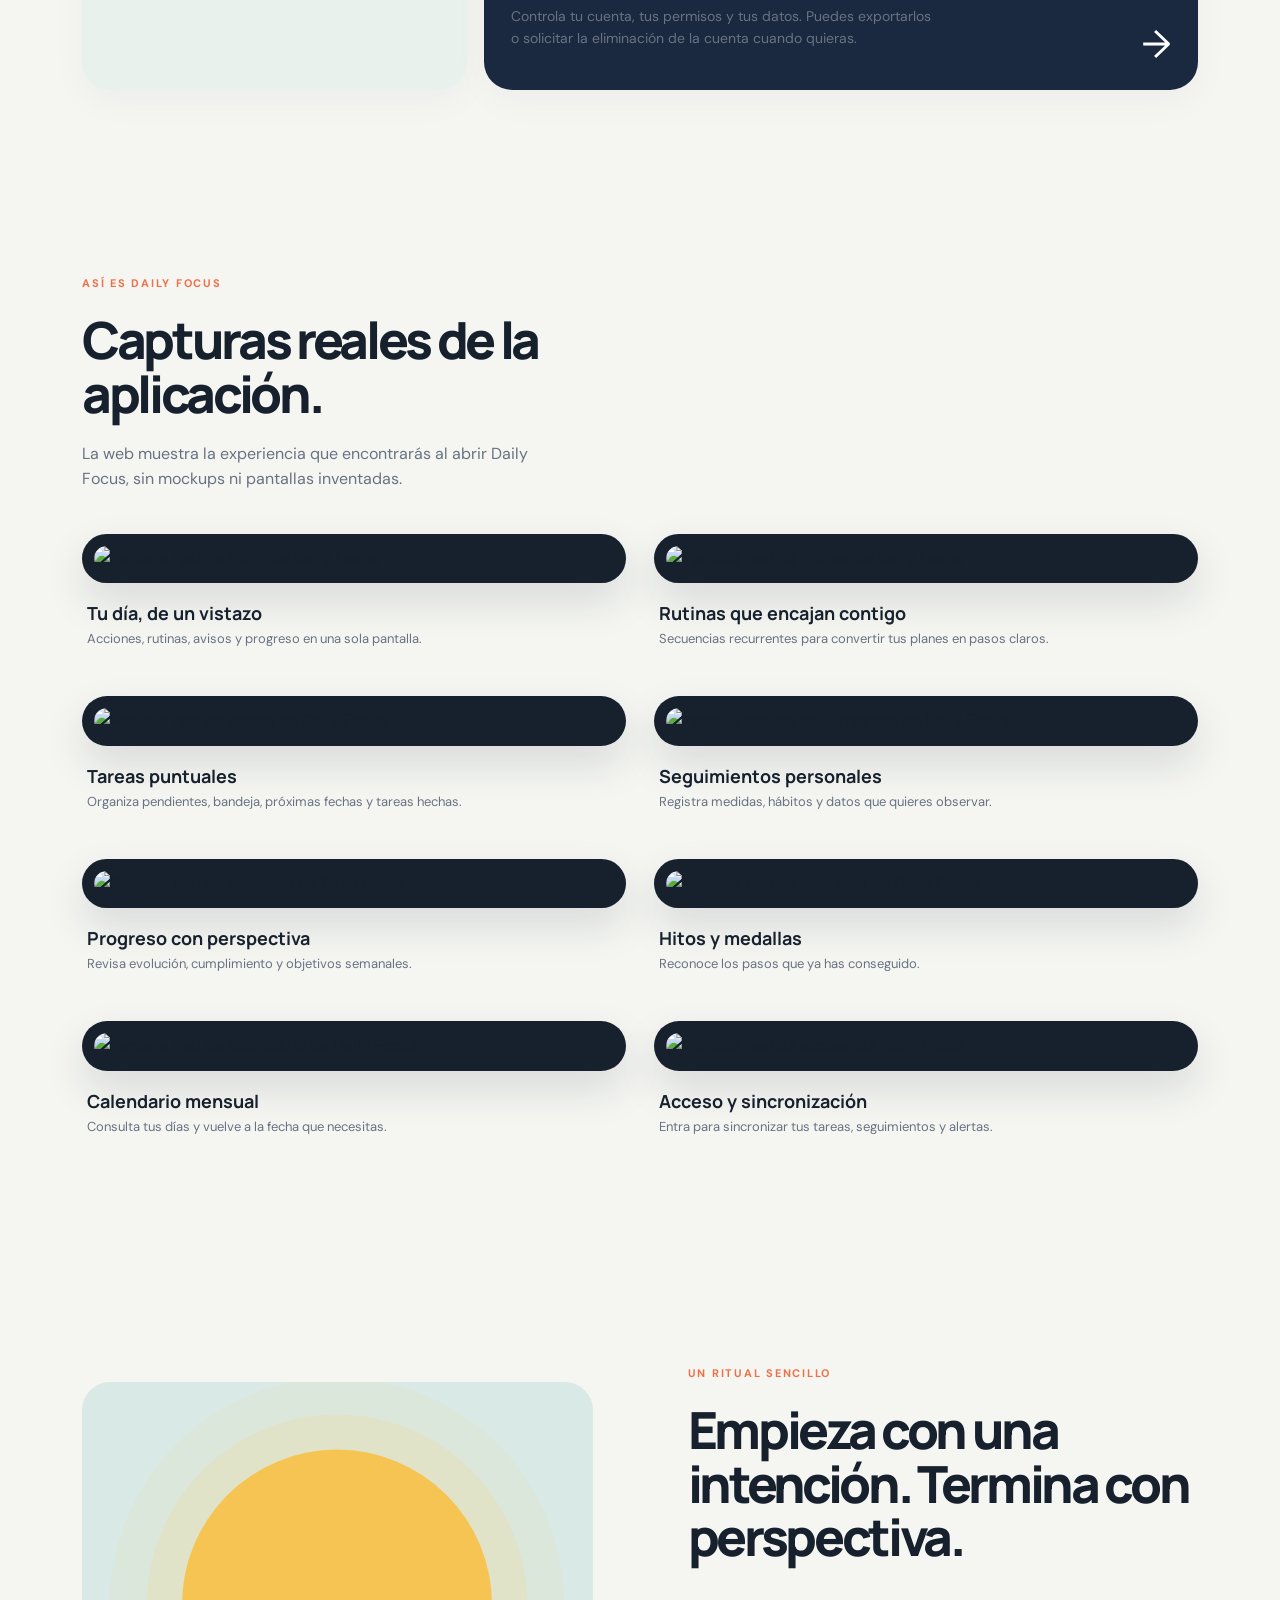
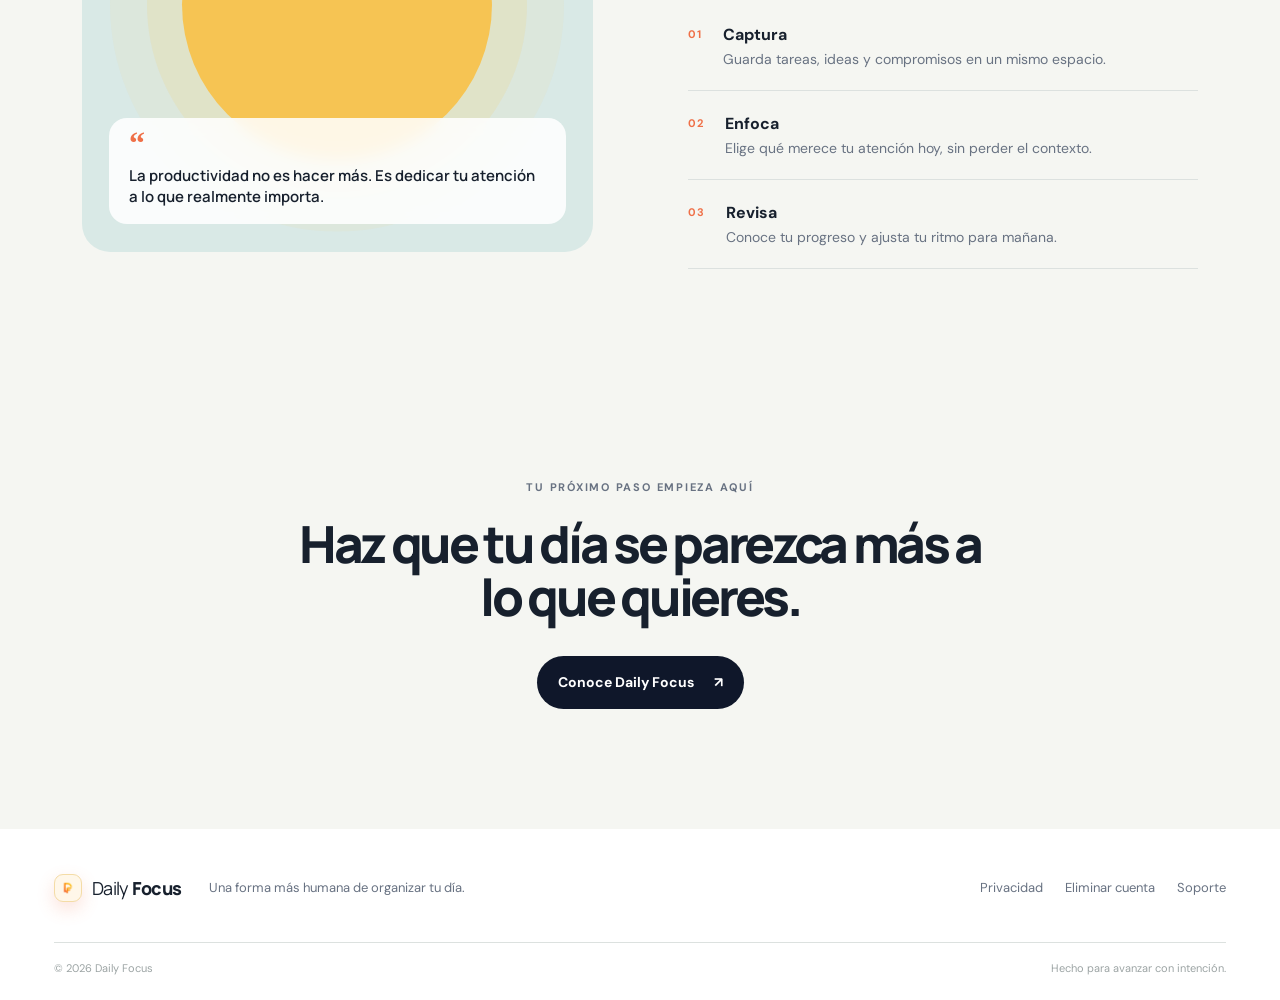
==== commit 0ca96663: "Use complete real Daily Focus screenshots" ====
--- a/index.html
+++ b/index.html
@@ -1 +1,10 @@
-<!doctype html><html lang="es"><head><meta charset="utf-8"><meta name="viewport" content="width=device-width, initial-scale=1"><meta name="description" content="Daily Focus convierte tus tareas, rutinas y objetivos en un día claro."><meta name="theme-color" content="#fff7e9"><title>Daily Focus | Tu día, con intención</title><link rel="stylesheet" href="styles.css"><script defer src="script.js"></script></head><body><header class="site-header"><a class="brand" href="index.html" aria-label="Daily Focus, inicio"><span class="brand-mark real-mark"><img src="assets/dailyfocus-icon.png" alt=""></span><span>Daily <strong>Focus</strong></span></a><button class="menu-toggle" type="button" aria-expanded="false" aria-controls="main-nav">Menú</button><nav id="main-nav" class="nav-links" aria-label="Navegación principal"><a href="#features">Funciones</a><a href="#screens">La app</a><a href="support.html">Soporte</a><a class="nav-cta" href="privacy.html">Privacidad</a></nav></header><main><section class="hero section-shell"><div class="hero-copy reveal"><p class="eyebrow"><span class="eyebrow-dot"></span> Menos ruido. Más intención.</p><h1>Haz espacio para lo que <em>importa</em>.</h1><p class="hero-lede">Daily Focus convierte tus tareas, rutinas y objetivos en una visión sencilla de tu día. Organiza lo importante y avanza a tu ritmo.</p><div class="hero-actions"><a class="button button-primary" href="#screens">Ver la aplicación <span aria-hidden="true">↗</span></a><a class="text-link" href="support.html">¿Necesitas ayuda?</a></div><div class="trust-row"><span><b>✓</b> Diseño claro</span><span><b>✓</b> Datos bajo tu control</span><span><b>✓</b> Sin anuncios invasivos</span></div></div><div class="hero-visual real-hero reveal reveal-delay"><div class="orb orb-one"></div><div class="orb orb-two"></div><div class="real-device"><img src="assets/dailyfocus-login.png" alt="Pantalla real de acceso de Daily Focus"></div><div class="real-badge"><img src="assets/dailyfocus-icon.png" alt=""><span>La app real<br><strong>Daily Focus</strong></span></div></div></section><section id="features" class="section-shell section-block"><div class="section-heading reveal"><p class="eyebrow">Una base para tu día</p><h2>Todo lo que necesitas. Nada que te distraiga.</h2><p>Una experiencia pensada para empezar rápido, mantener el rumbo y ver tu progreso sin convertirlo en otra obligación.</p></div><div class="feature-grid"><article class="feature-card feature-card-tall reveal"><span class="feature-icon icon-sun">✦</span><p class="card-kicker">01 / Claridad</p><h3>Tu día de un vistazo</h3><p>Una agenda amable para saber qué toca ahora, qué puede esperar y qué ya has conseguido.</p><div class="mini-agenda"><span><i class="mini-check">✓</i> Respirar y empezar</span><span><i></i> Proyecto personal</span><span><i></i> Cerrar el día</span></div></article><article class="feature-card reveal"><span class="feature-icon icon-blue">↻</span><p class="card-kicker">02 / Constancia</p><h3>Rutinas que encajan contigo</h3><p>Repite lo que te hace bien con horarios, recordatorios y flexibilidad.</p></article><article class="feature-card reveal"><span class="feature-icon icon-coral">⌁</span><p class="card-kicker">03 / Perspectiva</p><h3>Progreso sin presión</h3><p>Observa tus tendencias y celebra el avance real, sin competir contra una cifra.</p></article><article class="feature-card feature-card-wide reveal"><div><p class="card-kicker">04 / Privacidad</p><h3>Tus datos son tuyos</h3><p>Controla tu cuenta, tus permisos y tus datos. Puedes exportarlos o solicitar la eliminación de la cuenta cuando quieras.</p></div><a class="arrow-link" href="privacy.html" aria-label="Leer la política de privacidad">→</a></article></div></section><section id="screens" class="screens-section section-shell"><div class="section-heading reveal"><p class="eyebrow">Así es Daily Focus</p><h2>Capturas reales de la aplicación.</h2><p>La web muestra la experiencia que encontrarás al abrir Daily Focus, sin mockups ni pantallas inventadas.</p></div><div class="screen-gallery"><figure class="screen-shot reveal"><div class="screen-frame"><img src="assets/dailyfocus-login.png" alt="Pantalla real de acceso de Daily Focus"></div><figcaption><strong>Empieza con claridad</strong><span>Acceso y sincronización de tus tareas, seguimientos y alertas.</span></figcaption></figure><figure class="screen-shot reveal"><div class="screen-frame"><img src="assets/dailyfocus-create-account.png" alt="Pantalla real de creación de cuenta de Daily Focus"></div><figcaption><strong>Configura tu espacio</strong><span>Crea tu cuenta y adapta Daily Focus a tu forma de avanzar.</span></figcaption></figure></div></section><section id="how" class="split-section section-shell"><div class="split-image reveal"><div class="sun-shape"></div><div class="quote-card"><span>“</span><p>La productividad no es hacer más. Es dedicar tu atención a lo que realmente importa.</p></div></div><div class="split-copy reveal"><p class="eyebrow">Un ritual sencillo</p><h2>Empieza con una intención. Termina con perspectiva.</h2><div class="steps"><div><span>01</span><p><strong>Captura</strong><br>Guarda tareas, ideas y compromisos en un mismo espacio.</p></div><div><span>02</span><p><strong>Enfoca</strong><br>Elige qué merece tu atención hoy, sin perder el contexto.</p></div><div><span>03</span><p><strong>Revisa</strong><br>Conoce tu progreso y ajusta tu ritmo para mañana.</p></div></div></div></section><section class="closing section-shell reveal"><p class="eyebrow">Tu próximo paso empieza aquí</p><h2>Haz que tu día se parezca más a lo que quieres.</h2><a class="button button-dark" href="support.html">Conoce Daily Focus <span aria-hidden="true">↗</span></a></section></main><footer class="site-footer"><div class="footer-inner"><a class="brand" href="index.html"><span class="brand-mark real-mark small"><img src="assets/dailyfocus-icon.png" alt=""></span><span>Daily <strong>Focus</strong></span></a><p>Una forma más humana de organizar tu día.</p><div class="footer-links"><a href="privacy.html">Privacidad</a><a href="delete-account.html">Eliminar cuenta</a><a href="support.html">Soporte</a></div></div><div class="footer-bottom"><span>© 2026 Daily Focus</span><span>Hecho para avanzar con intención.</span></div></footer></body></html>+<!doctype html><html lang="es"><head><meta charset="utf-8"><meta name="viewport" content="width=device-width, initial-scale=1"><meta name="description" content="Daily Focus convierte tus tareas, rutinas y objetivos en un día claro."><meta name="theme-color" content="#fff7e9"><title>Daily Focus | Tu día, con intención</title><link rel="stylesheet" href="styles.css"><script defer src="script.js"></script></head><body><header class="site-header"><a class="brand" href="index.html" aria-label="Daily Focus, inicio"><span class="brand-mark real-mark"><img src="assets/dailyfocus-icon.png" alt=""></span><span>Daily <strong>Focus</strong></span></a><button class="menu-toggle" type="button" aria-expanded="false" aria-controls="main-nav">Menú</button><nav id="main-nav" class="nav-links" aria-label="Navegación principal"><a href="#features">Funciones</a><a href="#screens">La app</a><a href="support.html">Soporte</a><a class="nav-cta" href="privacy.html">Privacidad</a></nav></header><main><section class="hero section-shell"><div class="hero-copy reveal"><p class="eyebrow"><span class="eyebrow-dot"></span> Menos ruido. Más intención.</p><h1>Haz espacio para lo que <em>importa</em>.</h1><p class="hero-lede">Daily Focus convierte tus tareas, rutinas y objetivos en una visión sencilla de tu día. Organiza lo importante y avanza a tu ritmo.</p><div class="hero-actions"><a class="button button-primary" href="#screens">Ver la aplicación <span aria-hidden="true">↗</span></a><a class="text-link" href="support.html">¿Necesitas ayuda?</a></div><div class="trust-row"><span><b>✓</b> Diseño claro</span><span><b>✓</b> Datos bajo tu control</span><span><b>✓</b> Sin anuncios invasivos</span></div></div><div class="hero-visual real-hero reveal reveal-delay"><div class="orb orb-one"></div><div class="orb orb-two"></div><div class="real-device"><img src="assets/dailyfocus-login-real.png" alt="Pantalla real de acceso de Daily Focus"></div><div class="real-badge"><img src="assets/dailyfocus-icon.png" alt=""><span>La app real<br><strong>Daily Focus</strong></span></div></div></section><section id="features" class="section-shell section-block"><div class="section-heading reveal"><p class="eyebrow">Una base para tu día</p><h2>Todo lo que necesitas. Nada que te distraiga.</h2><p>Una experiencia pensada para empezar rápido, mantener el rumbo y ver tu progreso sin convertirlo en otra obligación.</p></div><div class="feature-grid"><article class="feature-card feature-card-tall reveal"><span class="feature-icon icon-sun">✦</span><p class="card-kicker">01 / Claridad</p><h3>Tu día de un vistazo</h3><p>Una agenda amable para saber qué toca ahora, qué puede esperar y qué ya has conseguido.</p><div class="mini-agenda"><span><i class="mini-check">✓</i> Respirar y empezar</span><span><i></i> Proyecto personal</span><span><i></i> Cerrar el día</span></div></article><article class="feature-card reveal"><span class="feature-icon icon-blue">↻</span><p class="card-kicker">02 / Constancia</p><h3>Rutinas que encajan contigo</h3><p>Repite lo que te hace bien con horarios, recordatorios y flexibilidad.</p></article><article class="feature-card reveal"><span class="feature-icon icon-coral">⌁</span><p class="card-kicker">03 / Perspectiva</p><h3>Progreso sin presión</h3><p>Observa tus tendencias y celebra el avance real, sin competir contra una cifra.</p></article><article class="feature-card feature-card-wide reveal"><div><p class="card-kicker">04 / Privacidad</p><h3>Tus datos son tuyos</h3><p>Controla tu cuenta, tus permisos y tus datos. Puedes exportarlos o solicitar la eliminación de la cuenta cuando quieras.</p></div><a class="arrow-link" href="privacy.html" aria-label="Leer la política de privacidad">→</a></article></div></section><section id="screens" class="screens-section section-shell"><div class="section-heading reveal"><p class="eyebrow">Así es Daily Focus</p><h2>Capturas reales de la aplicación.</h2><p>La web muestra la experiencia que encontrarás al abrir Daily Focus, sin mockups ni pantallas inventadas.</p></div><div class="screen-gallery">
+<figure class="screen-shot reveal"><div class="screen-frame"><img src="assets/dailyfocus-home-real.png" alt="Pantalla real de inicio de Daily Focus"></div><figcaption><strong>Tu día, de un vistazo</strong><span>Acciones, rutinas, avisos y progreso en una sola pantalla.</span></figcaption></figure>
+<figure class="screen-shot reveal"><div class="screen-frame"><img src="assets/dailyfocus-routines-real.png" alt="Pantalla real de rutinas de Daily Focus"></div><figcaption><strong>Rutinas que encajan contigo</strong><span>Secuencias recurrentes para convertir tus planes en pasos claros.</span></figcaption></figure>
+<figure class="screen-shot reveal"><div class="screen-frame"><img src="assets/dailyfocus-tasks-real.png" alt="Pantalla real de tareas de Daily Focus"></div><figcaption><strong>Tareas puntuales</strong><span>Organiza pendientes, bandeja, próximas fechas y tareas hechas.</span></figcaption></figure>
+<figure class="screen-shot reveal"><div class="screen-frame"><img src="assets/dailyfocus-tracking-real.png" alt="Pantalla real de seguimientos de Daily Focus"></div><figcaption><strong>Seguimientos personales</strong><span>Registra medidas, hábitos y datos que quieres observar.</span></figcaption></figure>
+<figure class="screen-shot reveal"><div class="screen-frame"><img src="assets/dailyfocus-progress-real.png" alt="Pantalla real de progreso de Daily Focus"></div><figcaption><strong>Progreso con perspectiva</strong><span>Revisa evolución, cumplimiento y objetivos semanales.</span></figcaption></figure>
+<figure class="screen-shot reveal"><div class="screen-frame"><img src="assets/dailyfocus-medals-real.png" alt="Pantalla real de medallas de Daily Focus"></div><figcaption><strong>Hitos y medallas</strong><span>Reconoce los pasos que ya has conseguido.</span></figcaption></figure>
+<figure class="screen-shot reveal"><div class="screen-frame"><img src="assets/dailyfocus-calendar-real.png" alt="Pantalla real de calendario de Daily Focus"></div><figcaption><strong>Calendario mensual</strong><span>Consulta tus días y vuelve a la fecha que necesitas.</span></figcaption></figure>
+<figure class="screen-shot reveal"><div class="screen-frame"><img src="assets/dailyfocus-login-real.png" alt="Pantalla real de acceso de Daily Focus"></div><figcaption><strong>Acceso y sincronización</strong><span>Entra para sincronizar tus tareas, seguimientos y alertas.</span></figcaption></figure>
+</div></section><section id="how" class="split-section section-shell"><div class="split-image reveal"><div class="sun-shape"></div><div class="quote-card"><span>“</span><p>La productividad no es hacer más. Es dedicar tu atención a lo que realmente importa.</p></div></div><div class="split-copy reveal"><p class="eyebrow">Un ritual sencillo</p><h2>Empieza con una intención. Termina con perspectiva.</h2><div class="steps"><div><span>01</span><p><strong>Captura</strong><br>Guarda tareas, ideas y compromisos en un mismo espacio.</p></div><div><span>02</span><p><strong>Enfoca</strong><br>Elige qué merece tu atención hoy, sin perder el contexto.</p></div><div><span>03</span><p><strong>Revisa</strong><br>Conoce tu progreso y ajusta tu ritmo para mañana.</p></div></div></div></section><section class="closing section-shell reveal"><p class="eyebrow">Tu próximo paso empieza aquí</p><h2>Haz que tu día se parezca más a lo que quieres.</h2><a class="button button-dark" href="support.html">Conoce Daily Focus <span aria-hidden="true">↗</span></a></section></main><footer class="site-footer"><div class="footer-inner"><a class="brand" href="index.html"><span class="brand-mark real-mark small"><img src="assets/dailyfocus-icon.png" alt=""></span><span>Daily <strong>Focus</strong></span></a><p>Una forma más humana de organizar tu día.</p><div class="footer-links"><a href="privacy.html">Privacidad</a><a href="delete-account.html">Eliminar cuenta</a><a href="support.html">Soporte</a></div></div><div class="footer-bottom"><span>© 2026 Daily Focus</span><span>Hecho para avanzar con intención.</span></div></footer></body></html>
--- a/styles.css
+++ b/styles.css
@@ -1 +1 @@
-@import url('https://fonts.googleapis.com/css2?family=DM+Sans:wght@400;500;600;700&family=Manrope:wght@600;700;800&display=swap');:root{--ink:#17202d;--muted:#687282;--paper:#f5f6f2;--white:#fff;--navy:#0f172a;--orange:#ef7048;--yellow:#f6c453;--blue:#b9dceb;--line:#dce1df;--radius:28px}*{box-sizing:border-box}html{scroll-behavior:smooth}body{margin:0;background:var(--paper);color:var(--ink);font-family:'DM Sans',sans-serif;line-height:1.6}a{color:inherit;text-decoration:none}button{font:inherit}.site-header{max-width:1240px;margin:auto;padding:26px 34px;display:flex;align-items:center;justify-content:space-between;gap:24px}.brand{display:inline-flex;align-items:center;gap:10px;font-family:Manrope,sans-serif;font-size:18px;letter-spacing:-.04em}.brand strong{font-weight:800}.brand-mark{width:34px;height:34px;display:grid;place-items:center;background:var(--orange);border-radius:11px;box-shadow:0 7px 18px #ef704833}.brand-mark svg{width:24px;height:24px;fill:none;stroke:#fff;stroke-width:3;stroke-linecap:round;stroke-linejoin:round}.brand-mark.small{width:28px;height:28px;border-radius:9px}.brand-mark.small svg{width:20px;height:20px}.nav-links{display:flex;align-items:center;gap:27px;font-size:14px;color:var(--muted)}.nav-links a:hover,.footer-links a:hover,.text-link:hover{color:var(--orange)}.nav-cta{padding:10px 16px;border:1px solid var(--line);border-radius:999px;color:var(--ink)!important}.menu-toggle{display:none;border:1px solid var(--line);background:transparent;border-radius:9px;padding:8px 12px}.section-shell{max-width:1172px;margin:auto;padding-left:28px;padding-right:28px}.hero{min-height:690px;display:grid;grid-template-columns:1fr .9fr;align-items:center;gap:50px;padding-top:50px;padding-bottom:80px}.eyebrow{margin:0 0 20px;color:var(--orange);font-size:11px;font-weight:700;letter-spacing:.16em;text-transform:uppercase}.eyebrow-dot{display:inline-block;width:7px;height:7px;border-radius:50%;background:var(--orange);margin:0 8px 1px 0}.hero h1{max-width:650px;margin:0;font:800 clamp(3.5rem,6.5vw,6rem)/.98 Manrope,sans-serif;letter-spacing:-.075em}.hero h1 em{font-style:normal;color:var(--orange)}.hero-lede{max-width:510px;color:var(--muted);font-size:18px;margin:28px 0 32px}.hero-actions{display:flex;align-items:center;gap:25px}.button{display:inline-flex;align-items:center;gap:20px;padding:15px 21px;border-radius:999px;font-weight:700;font-size:14px;transition:transform .2s,box-shadow .2s}.button:hover{transform:translateY(-2px);box-shadow:0 12px 25px #1e293b18}.button-primary{color:#fff;background:var(--orange)}.button-dark{color:#fff;background:var(--navy)}.text-link{font-weight:700;font-size:14px;border-bottom:1px solid var(--ink);padding-bottom:3px}.trust-row{display:flex;gap:18px;margin-top:65px;color:var(--muted);font-size:12px}.trust-row b{color:#3d9b77;margin-right:4px}.hero-visual{position:relative;min-height:510px;display:grid;place-items:center}.orb{position:absolute;border-radius:50%;filter:blur(1px)}.orb-one{width:390px;height:390px;background:#f4c554;right:0;top:35px}.orb-two{width:180px;height:180px;background:#b9dceb;left:4%;bottom:30px}.phone{position:relative;width:280px;height:555px;padding:10px;border-radius:38px;background:var(--navy);box-shadow:20px 28px 50px #0f172a35;transform:rotate(5deg);z-index:1}.phone-speaker{position:absolute;z-index:2;top:17px;left:50%;width:74px;height:5px;border-radius:10px;transform:translateX(-50%);background:#243047}.phone-screen{height:100%;padding:38px 17px 16px;border-radius:29px;background:#f7f7f4;overflow:hidden}.app-topline,.phone-section,.task,.bottom-nav{display:flex;align-items:center;justify-content:space-between}.app-topline{color:#899198;font-size:9px;font-weight:800;letter-spacing:.12em}.avatar{display:grid;place-items:center;width:25px;height:25px;border-radius:50%;background:var(--orange);color:#fff;font-size:9px}.phone-greeting{font:700 18px Manrope,sans-serif;margin:21px 0}.focus-card{padding:18px;border-radius:20px;background:#1b2940;color:#fff;box-shadow:0 10px 20px #17202d20}.tiny-label{display:block;font-size:8px;color:#9eabb9;letter-spacing:.1em}.focus-card strong{display:block;font:700 18px Manrope;margin:12px 0}.focus-card small{display:block;color:#aab6c5;font-size:9px;margin-top:9px}.progress{height:5px;background:#34445d;border-radius:9px}.progress i{display:block;width:66%;height:100%;background:var(--yellow);border-radius:9px}.phone-section{margin:23px 0 10px;font-size:11px;font-weight:700}.phone-section small{color:#939ba5;font-size:9px;font-weight:400}.task{padding:14px 2px;border-bottom:1px solid #e7e8e5;gap:7px;font-size:10px}.task b{color:#a0a7ad;font-size:8px;font-weight:400}.check{width:17px;height:17px;border:1.5px solid #c9ced0;border-radius:6px;flex:none}.task.done{color:#9ca2a5;text-decoration:line-through}.task.done .check{display:grid;place-items:center;background:#6fc095;border-color:#6fc095;color:#fff;text-decoration:none;font-size:10px}.bottom-nav{margin-top:24px;color:#9fa6aa;text-align:center;font-size:14px}.bottom-nav span{display:grid;place-items:center;gap:2px}.bottom-nav small{font-size:7px}.bottom-nav .active{color:var(--orange)}.section-block{padding-top:100px;padding-bottom:120px}.section-heading{max-width:600px;margin-bottom:42px}.section-heading h2,.split-copy h2,.closing h2{margin:0;font:800 clamp(2.3rem,4vw,4rem)/1.05 Manrope,sans-serif;letter-spacing:-.065em}.section-heading>p:last-child{color:var(--muted);max-width:480px;margin-top:20px}.feature-grid{display:grid;grid-template-columns:1.05fr .95fr .95fr;gap:17px}.feature-card{min-height:245px;padding:27px;border-radius:var(--radius);background:#fff;box-shadow:0 12px 36px #1b294009}.feature-card-tall{grid-row:span 2;min-height:510px;background:#e8f1ec}.feature-card-wide{grid-column:2 / 4;display:flex;justify-content:space-between;align-items:end;background:#1b2940;color:#fff}.feature-card-wide .card-kicker{color:#b8c4d2}.feature-card-wide p:not(.card-kicker){color:#b8c4d2;max-width:420px}.feature-card h3{font:700 22px Manrope,sans-serif;letter-spacing:-.04em;margin:12px 0}.feature-card p:not(.card-kicker){color:var(--muted);font-size:14px}.card-kicker{font-size:10px!important;letter-spacing:.14em;text-transform:uppercase;color:#6e8d78;margin:23px 0 0!important}.feature-icon{display:grid;place-items:center;width:46px;height:46px;border-radius:15px;font-size:22px}.icon-sun{background:#fdf0c4;color:#d69d0e}.icon-blue{background:#e1f2f7;color:#4a93ad}.icon-coral{background:#fbe5de;color:#dd684a}.mini-agenda{display:grid;gap:10px;margin-top:50px;color:#47614f;font-size:13px}.mini-agenda span{padding:12px 13px;background:#f5faf5;border-radius:12px}.mini-check{display:inline-grid;place-items:center;width:17px;height:17px;border-radius:5px;background:#76bc93;color:#fff;font-style:normal;font-size:11px;margin-right:8px}.mini-agenda i{display:inline-block;width:17px;height:17px;border:1px solid #c1d3c6;border-radius:5px;vertical-align:middle;margin-right:8px}.arrow-link{font-size:38px;line-height:1}.split-section{display:grid;grid-template-columns:1fr 1fr;align-items:center;gap:95px;padding-top:75px;padding-bottom:150px}.split-image{min-height:470px;position:relative;border-radius:var(--radius);background:#d9e9e6;overflow:hidden}.sun-shape{position:absolute;width:310px;height:310px;border-radius:50%;background:#f6c453;left:50%;top:50%;transform:translate(-50%,-54%);box-shadow:0 0 0 35px #f6c45325,0 0 0 72px #f6c45312}.quote-card{position:absolute;bottom:28px;left:27px;right:27px;padding:17px 20px;background:#ffffffdb;border-radius:18px;backdrop-filter:blur(8px)}.quote-card span{font:800 32px Georgia;color:var(--orange);line-height:.5}.quote-card p{margin:4px 0 0;font:600 15px/1.4 Manrope,sans-serif}.steps{margin-top:38px}.steps>div{display:flex;gap:21px;padding:20px 0;border-bottom:1px solid var(--line)}.steps span{color:var(--orange);font-size:11px;font-weight:700;letter-spacing:.1em;padding-top:4px}.steps p{margin:0;color:var(--muted);font-size:14px}.steps strong{color:var(--ink);font-size:16px}.closing{padding-top:60px;padding-bottom:120px;text-align:center}.closing h2{max-width:720px;margin:0 auto 32px}.closing .eyebrow{color:var(--muted)}.site-footer{background:#fff;padding:45px 34px 22px}.footer-inner,.footer-bottom{max-width:1172px;margin:auto;display:flex;align-items:center;gap:28px}.footer-inner>p{margin:0;color:var(--muted);font-size:13px}.footer-links{margin-left:auto;display:flex;gap:22px;color:var(--muted);font-size:13px}.footer-bottom{justify-content:space-between;border-top:1px solid var(--line);margin-top:40px;padding-top:17px;color:#9ca4a4;font-size:11px}.legal-page{background:#f5f6f2}.legal-shell{max-width:850px;margin:auto;padding:35px 28px 100px}.back-link{display:inline-block;color:var(--muted);font-size:13px;margin-bottom:30px}.legal-card{background:#fff;border-radius:var(--radius);padding:clamp(28px,6vw,72px);box-shadow:0 20px 60px #17202d0b}.legal-card h1{font:800 clamp(2.6rem,5vw,4.5rem)/1.03 Manrope,sans-serif;letter-spacing:-.07em;margin:0 0 24px}.legal-card h2{font:700 22px Manrope,sans-serif;margin:42px 0 12px;letter-spacing:-.04em}.legal-card p,.legal-card li{color:#5e6977;font-size:16px}.legal-lead{font-size:20px!important;line-height:1.5;max-width:650px}.updated{font-size:12px!important;color:#9ba2a6!important;margin-top:28px}.legal-card a{color:#d65b3c;text-decoration:underline;text-underline-offset:3px}.notice{margin:30px 0;padding:18px 20px;border-left:4px solid var(--orange);border-radius:12px;background:#fff4ee;color:#6d5046;font-size:14px}.numbered{padding-left:25px}.numbered li{padding:8px 0}.deletion-icon{width:56px;height:56px;display:grid;place-items:center;border-radius:18px;background:#fbe5de;color:#dc6648;font-size:34px;line-height:1;margin-bottom:28px}.mail-button{margin-top:15px;text-decoration:none!important}.small-note{font-size:12px!important}.support-grid{display:grid;grid-template-columns:1fr 1fr;gap:16px;margin:35px 0}.support-panel{padding:25px;border-radius:20px;background:#f5f8f6}.support-panel h2{margin-top:22px}.support-panel p{font-size:14px}.contact-email{font-weight:700}.legal-card details{padding:18px 0;border-bottom:1px solid var(--line)}.legal-card summary{cursor:pointer;font-weight:700;font-family:Manrope,sans-serif}.legal-card details p{font-size:14px;margin-bottom:0}.simple-footer{max-width:850px;margin:auto;padding:22px 28px 45px;display:flex;gap:20px;color:#899299;font-size:12px}.simple-footer a{color:#687282}.reveal{animation:rise .7s both}.reveal-delay{animation-delay:.15s}@keyframes rise{from{opacity:0;transform:translateY(18px)}to{opacity:1;transform:none}}@media(max-width:800px){.site-header{padding:20px 22px}.menu-toggle{display:block}.nav-links{display:none;position:absolute;z-index:5;top:72px;left:18px;right:18px;padding:18px;flex-direction:column;align-items:stretch;background:#fff;border-radius:18px;box-shadow:0 15px 40px #17202d20}.nav-links.open{display:flex}.hero{grid-template-columns:1fr;padding-top:48px;min-height:auto}.hero-visual{min-height:490px}.hero h1{font-size:clamp(3.3rem,16vw,5rem)}.trust-row{flex-wrap:wrap;margin-top:40px}.feature-grid{grid-template-columns:1fr}.feature-card-tall,.feature-card-wide{grid-row:auto;grid-column:auto;min-height:300px}.split-section{grid-template-columns:1fr;gap:45px;padding-bottom:90px}.split-image{min-height:380px}.footer-inner{flex-wrap:wrap}.footer-links{width:100%;margin-left:0}.footer-bottom{align-items:flex-start;gap:10px;flex-direction:column}.support-grid{grid-template-columns:1fr}.legal-shell{padding-top:20px}.legal-card{padding:28px 23px}.simple-footer{flex-wrap:wrap;padding-left:28px;padding-right:28px}}+@import url('https://fonts.googleapis.com/css2?family=DM+Sans:wght@400;500;600;700&family=Manrope:wght@600;700;800&display=swap');:root{--ink:#17202d;--muted:#687282;--paper:#f5f6f2;--white:#fff;--navy:#0f172a;--orange:#ef7048;--yellow:#f6c453;--blue:#b9dceb;--line:#dce1df;--radius:28px}*{box-sizing:border-box}html{scroll-behavior:smooth}body{margin:0;background:var(--paper);color:var(--ink);font-family:'DM Sans',sans-serif;line-height:1.6}a{color:inherit;text-decoration:none}button{font:inherit}.site-header{max-width:1240px;margin:auto;padding:26px 34px;display:flex;align-items:center;justify-content:space-between;gap:24px}.brand{display:inline-flex;align-items:center;gap:10px;font-family:Manrope,sans-serif;font-size:18px;letter-spacing:-.04em}.brand strong{font-weight:800}.brand-mark{width:34px;height:34px;display:grid;place-items:center;background:var(--orange);border-radius:11px;box-shadow:0 7px 18px #ef704833}.brand-mark svg{width:24px;height:24px;fill:none;stroke:#fff;stroke-width:3;stroke-linecap:round;stroke-linejoin:round}.brand-mark.small{width:28px;height:28px;border-radius:9px}.brand-mark.small svg{width:20px;height:20px}.nav-links{display:flex;align-items:center;gap:27px;font-size:14px;color:var(--muted)}.nav-links a:hover,.footer-links a:hover,.text-link:hover{color:var(--orange)}.nav-cta{padding:10px 16px;border:1px solid var(--line);border-radius:999px;color:var(--ink)!important}.menu-toggle{display:none;border:1px solid var(--line);background:transparent;border-radius:9px;padding:8px 12px}.section-shell{max-width:1172px;margin:auto;padding-left:28px;padding-right:28px}.hero{min-height:690px;display:grid;grid-template-columns:1fr .9fr;align-items:center;gap:50px;padding-top:50px;padding-bottom:80px}.eyebrow{margin:0 0 20px;color:var(--orange);font-size:11px;font-weight:700;letter-spacing:.16em;text-transform:uppercase}.eyebrow-dot{display:inline-block;width:7px;height:7px;border-radius:50%;background:var(--orange);margin:0 8px 1px 0}.hero h1{max-width:650px;margin:0;font:800 clamp(3.5rem,6.5vw,6rem)/.98 Manrope,sans-serif;letter-spacing:-.075em}.hero h1 em{font-style:normal;color:var(--orange)}.hero-lede{max-width:510px;color:var(--muted);font-size:18px;margin:28px 0 32px}.hero-actions{display:flex;align-items:center;gap:25px}.button{display:inline-flex;align-items:center;gap:20px;padding:15px 21px;border-radius:999px;font-weight:700;font-size:14px;transition:transform .2s,box-shadow .2s}.button:hover{transform:translateY(-2px);box-shadow:0 12px 25px #1e293b18}.button-primary{color:#fff;background:var(--orange)}.button-dark{color:#fff;background:var(--navy)}.text-link{font-weight:700;font-size:14px;border-bottom:1px solid var(--ink);padding-bottom:3px}.trust-row{display:flex;gap:18px;margin-top:65px;color:var(--muted);font-size:12px}.trust-row b{color:#3d9b77;margin-right:4px}.hero-visual{position:relative;min-height:510px;display:grid;place-items:center}.orb{position:absolute;border-radius:50%;filter:blur(1px)}.orb-one{width:390px;height:390px;background:#f4c554;right:0;top:35px}.orb-two{width:180px;height:180px;background:#b9dceb;left:4%;bottom:30px}.phone{position:relative;width:280px;height:555px;padding:10px;border-radius:38px;background:var(--navy);box-shadow:20px 28px 50px #0f172a35;transform:rotate(5deg);z-index:1}.phone-speaker{position:absolute;z-index:2;top:17px;left:50%;width:74px;height:5px;border-radius:10px;transform:translateX(-50%);background:#243047}.phone-screen{height:100%;padding:38px 17px 16px;border-radius:29px;background:#f7f7f4;overflow:hidden}.app-topline,.phone-section,.task,.bottom-nav{display:flex;align-items:center;justify-content:space-between}.app-topline{color:#899198;font-size:9px;font-weight:800;letter-spacing:.12em}.avatar{display:grid;place-items:center;width:25px;height:25px;border-radius:50%;background:var(--orange);color:#fff;font-size:9px}.phone-greeting{font:700 18px Manrope,sans-serif;margin:21px 0}.focus-card{padding:18px;border-radius:20px;background:#1b2940;color:#fff;box-shadow:0 10px 20px #17202d20}.tiny-label{display:block;font-size:8px;color:#9eabb9;letter-spacing:.1em}.focus-card strong{display:block;font:700 18px Manrope;margin:12px 0}.focus-card small{display:block;color:#aab6c5;font-size:9px;margin-top:9px}.progress{height:5px;background:#34445d;border-radius:9px}.progress i{display:block;width:66%;height:100%;background:var(--yellow);border-radius:9px}.phone-section{margin:23px 0 10px;font-size:11px;font-weight:700}.phone-section small{color:#939ba5;font-size:9px;font-weight:400}.task{padding:14px 2px;border-bottom:1px solid #e7e8e5;gap:7px;font-size:10px}.task b{color:#a0a7ad;font-size:8px;font-weight:400}.check{width:17px;height:17px;border:1.5px solid #c9ced0;border-radius:6px;flex:none}.task.done{color:#9ca2a5;text-decoration:line-through}.task.done .check{display:grid;place-items:center;background:#6fc095;border-color:#6fc095;color:#fff;text-decoration:none;font-size:10px}.bottom-nav{margin-top:24px;color:#9fa6aa;text-align:center;font-size:14px}.bottom-nav span{display:grid;place-items:center;gap:2px}.bottom-nav small{font-size:7px}.bottom-nav .active{color:var(--orange)}.section-block{padding-top:100px;padding-bottom:120px}.section-heading{max-width:600px;margin-bottom:42px}.section-heading h2,.split-copy h2,.closing h2{margin:0;font:800 clamp(2.3rem,4vw,4rem)/1.05 Manrope,sans-serif;letter-spacing:-.065em}.section-heading>p:last-child{color:var(--muted);max-width:480px;margin-top:20px}.feature-grid{display:grid;grid-template-columns:1.05fr .95fr .95fr;gap:17px}.feature-card{min-height:245px;padding:27px;border-radius:var(--radius);background:#fff;box-shadow:0 12px 36px #1b294009}.feature-card-tall{grid-row:span 2;min-height:510px;background:#e8f1ec}.feature-card-wide{grid-column:2 / 4;display:flex;justify-content:space-between;align-items:end;background:#1b2940;color:#fff}.feature-card-wide .card-kicker{color:#b8c4d2}.feature-card-wide p:not(.card-kicker){color:#b8c4d2;max-width:420px}.feature-card h3{font:700 22px Manrope,sans-serif;letter-spacing:-.04em;margin:12px 0}.feature-card p:not(.card-kicker){color:var(--muted);font-size:14px}.card-kicker{font-size:10px!important;letter-spacing:.14em;text-transform:uppercase;color:#6e8d78;margin:23px 0 0!important}.feature-icon{display:grid;place-items:center;width:46px;height:46px;border-radius:15px;font-size:22px}.icon-sun{background:#fdf0c4;color:#d69d0e}.icon-blue{background:#e1f2f7;color:#4a93ad}.icon-coral{background:#fbe5de;color:#dd684a}.mini-agenda{display:grid;gap:10px;margin-top:50px;color:#47614f;font-size:13px}.mini-agenda span{padding:12px 13px;background:#f5faf5;border-radius:12px}.mini-check{display:inline-grid;place-items:center;width:17px;height:17px;border-radius:5px;background:#76bc93;color:#fff;font-style:normal;font-size:11px;margin-right:8px}.mini-agenda i{display:inline-block;width:17px;height:17px;border:1px solid #c1d3c6;border-radius:5px;vertical-align:middle;margin-right:8px}.arrow-link{font-size:38px;line-height:1}.split-section{display:grid;grid-template-columns:1fr 1fr;align-items:center;gap:95px;padding-top:75px;padding-bottom:150px}.split-image{min-height:470px;position:relative;border-radius:var(--radius);background:#d9e9e6;overflow:hidden}.sun-shape{position:absolute;width:310px;height:310px;border-radius:50%;background:#f6c453;left:50%;top:50%;transform:translate(-50%,-54%);box-shadow:0 0 0 35px #f6c45325,0 0 0 72px #f6c45312}.quote-card{position:absolute;bottom:28px;left:27px;right:27px;padding:17px 20px;background:#ffffffdb;border-radius:18px;backdrop-filter:blur(8px)}.quote-card span{font:800 32px Georgia;color:var(--orange);line-height:.5}.quote-card p{margin:4px 0 0;font:600 15px/1.4 Manrope,sans-serif}.steps{margin-top:38px}.steps>div{display:flex;gap:21px;padding:20px 0;border-bottom:1px solid var(--line)}.steps span{color:var(--orange);font-size:11px;font-weight:700;letter-spacing:.1em;padding-top:4px}.steps p{margin:0;color:var(--muted);font-size:14px}.steps strong{color:var(--ink);font-size:16px}.closing{padding-top:60px;padding-bottom:120px;text-align:center}.closing h2{max-width:720px;margin:0 auto 32px}.closing .eyebrow{color:var(--muted)}.site-footer{background:#fff;padding:45px 34px 22px}.footer-inner,.footer-bottom{max-width:1172px;margin:auto;display:flex;align-items:center;gap:28px}.footer-inner>p{margin:0;color:var(--muted);font-size:13px}.footer-links{margin-left:auto;display:flex;gap:22px;color:var(--muted);font-size:13px}.footer-bottom{justify-content:space-between;border-top:1px solid var(--line);margin-top:40px;padding-top:17px;color:#9ca4a4;font-size:11px}.legal-page{background:#f5f6f2}.legal-shell{max-width:850px;margin:auto;padding:35px 28px 100px}.back-link{display:inline-block;color:var(--muted);font-size:13px;margin-bottom:30px}.legal-card{background:#fff;border-radius:var(--radius);padding:clamp(28px,6vw,72px);box-shadow:0 20px 60px #17202d0b}.legal-card h1{font:800 clamp(2.6rem,5vw,4.5rem)/1.03 Manrope,sans-serif;letter-spacing:-.07em;margin:0 0 24px}.legal-card h2{font:700 22px Manrope,sans-serif;margin:42px 0 12px;letter-spacing:-.04em}.legal-card p,.legal-card li{color:#5e6977;font-size:16px}.legal-lead{font-size:20px!important;line-height:1.5;max-width:650px}.updated{font-size:12px!important;color:#9ba2a6!important;margin-top:28px}.legal-card a{color:#d65b3c;text-decoration:underline;text-underline-offset:3px}.notice{margin:30px 0;padding:18px 20px;border-left:4px solid var(--orange);border-radius:12px;background:#fff4ee;color:#6d5046;font-size:14px}.numbered{padding-left:25px}.numbered li{padding:8px 0}.deletion-icon{width:56px;height:56px;display:grid;place-items:center;border-radius:18px;background:#fbe5de;color:#dc6648;font-size:34px;line-height:1;margin-bottom:28px}.mail-button{margin-top:15px;text-decoration:none!important}.small-note{font-size:12px!important}.support-grid{display:grid;grid-template-columns:1fr 1fr;gap:16px;margin:35px 0}.support-panel{padding:25px;border-radius:20px;background:#f5f8f6}.support-panel h2{margin-top:22px}.support-panel p{font-size:14px}.contact-email{font-weight:700}.legal-card details{padding:18px 0;border-bottom:1px solid var(--line)}.legal-card summary{cursor:pointer;font-weight:700;font-family:Manrope,sans-serif}.legal-card details p{font-size:14px;margin-bottom:0}.simple-footer{max-width:850px;margin:auto;padding:22px 28px 45px;display:flex;gap:20px;color:#899299;font-size:12px}.simple-footer a{color:#687282}.reveal{animation:rise .7s both}.reveal-delay{animation-delay:.15s}@keyframes rise{from{opacity:0;transform:translateY(18px)}to{opacity:1;transform:none}}@media(max-width:800px){.site-header{padding:20px 22px}.menu-toggle{display:block}.nav-links{display:none;position:absolute;z-index:5;top:72px;left:18px;right:18px;padding:18px;flex-direction:column;align-items:stretch;background:#fff;border-radius:18px;box-shadow:0 15px 40px #17202d20}.nav-links.open{display:flex}.hero{grid-template-columns:1fr;padding-top:48px;min-height:auto}.hero-visual{min-height:490px}.hero h1{font-size:clamp(3.3rem,16vw,5rem)}.trust-row{flex-wrap:wrap;margin-top:40px}.feature-grid{grid-template-columns:1fr}.feature-card-tall,.feature-card-wide{grid-row:auto;grid-column:auto;min-height:300px}.split-section{grid-template-columns:1fr;gap:45px;padding-bottom:90px}.split-image{min-height:380px}.footer-inner{flex-wrap:wrap}.footer-links{width:100%;margin-left:0}.footer-bottom{align-items:flex-start;gap:10px;flex-direction:column}.support-grid{grid-template-columns:1fr}.legal-shell{padding-top:20px}.legal-card{padding:28px 23px}.simple-footer{flex-wrap:wrap;padding-left:28px;padding-right:28px}}.real-mark{background:#fff7e9!important;border:1px solid #f4dca6;overflow:hidden}.real-mark img{width:100%;height:100%;object-fit:cover}.real-hero{min-height:560px}.real-device{position:relative;width:286px;height:590px;padding:8px;border-radius:38px;background:#17202d;box-shadow:20px 28px 50px #0f172a35;transform:rotate(4deg);z-index:1;overflow:hidden}.real-device img{width:100%;height:100%;display:block;object-fit:cover;border-radius:30px}.real-badge{position:absolute;right:-20px;bottom:70px;z-index:2;display:flex;align-items:center;gap:10px;padding:10px 15px 10px 10px;border-radius:16px;background:#fff;box-shadow:0 12px 25px #17202d20;font-size:11px;line-height:1.25;color:#687282}.real-badge img{width:38px;height:38px;border-radius:12px;background:#fff7e9}.real-badge strong{font:700 13px Manrope,sans-serif;color:#17202d}.screens-section{padding-top:65px;padding-bottom:135px}.screen-gallery{display:grid;grid-template-columns:1fr 1fr;gap:28px;align-items:start}.screen-shot{margin:0}.screen-frame{padding:12px;border-radius:31px;background:#17202d;box-shadow:0 18px 40px #17202d20}.screen-frame img{display:block;width:100%;height:auto;border-radius:22px}.screen-shot figcaption{display:grid;gap:4px;padding:18px 5px}.screen-shot figcaption strong{font:700 18px Manrope,sans-serif}.screen-shot figcaption span{font-size:13px;color:#687282}@media(max-width:800px){.real-hero{min-height:510px}.real-device{width:238px;height:490px}.real-badge{right:-5px;bottom:38px}.screen-gallery{grid-template-columns:1fr}.screens-section{padding-bottom:90px}}
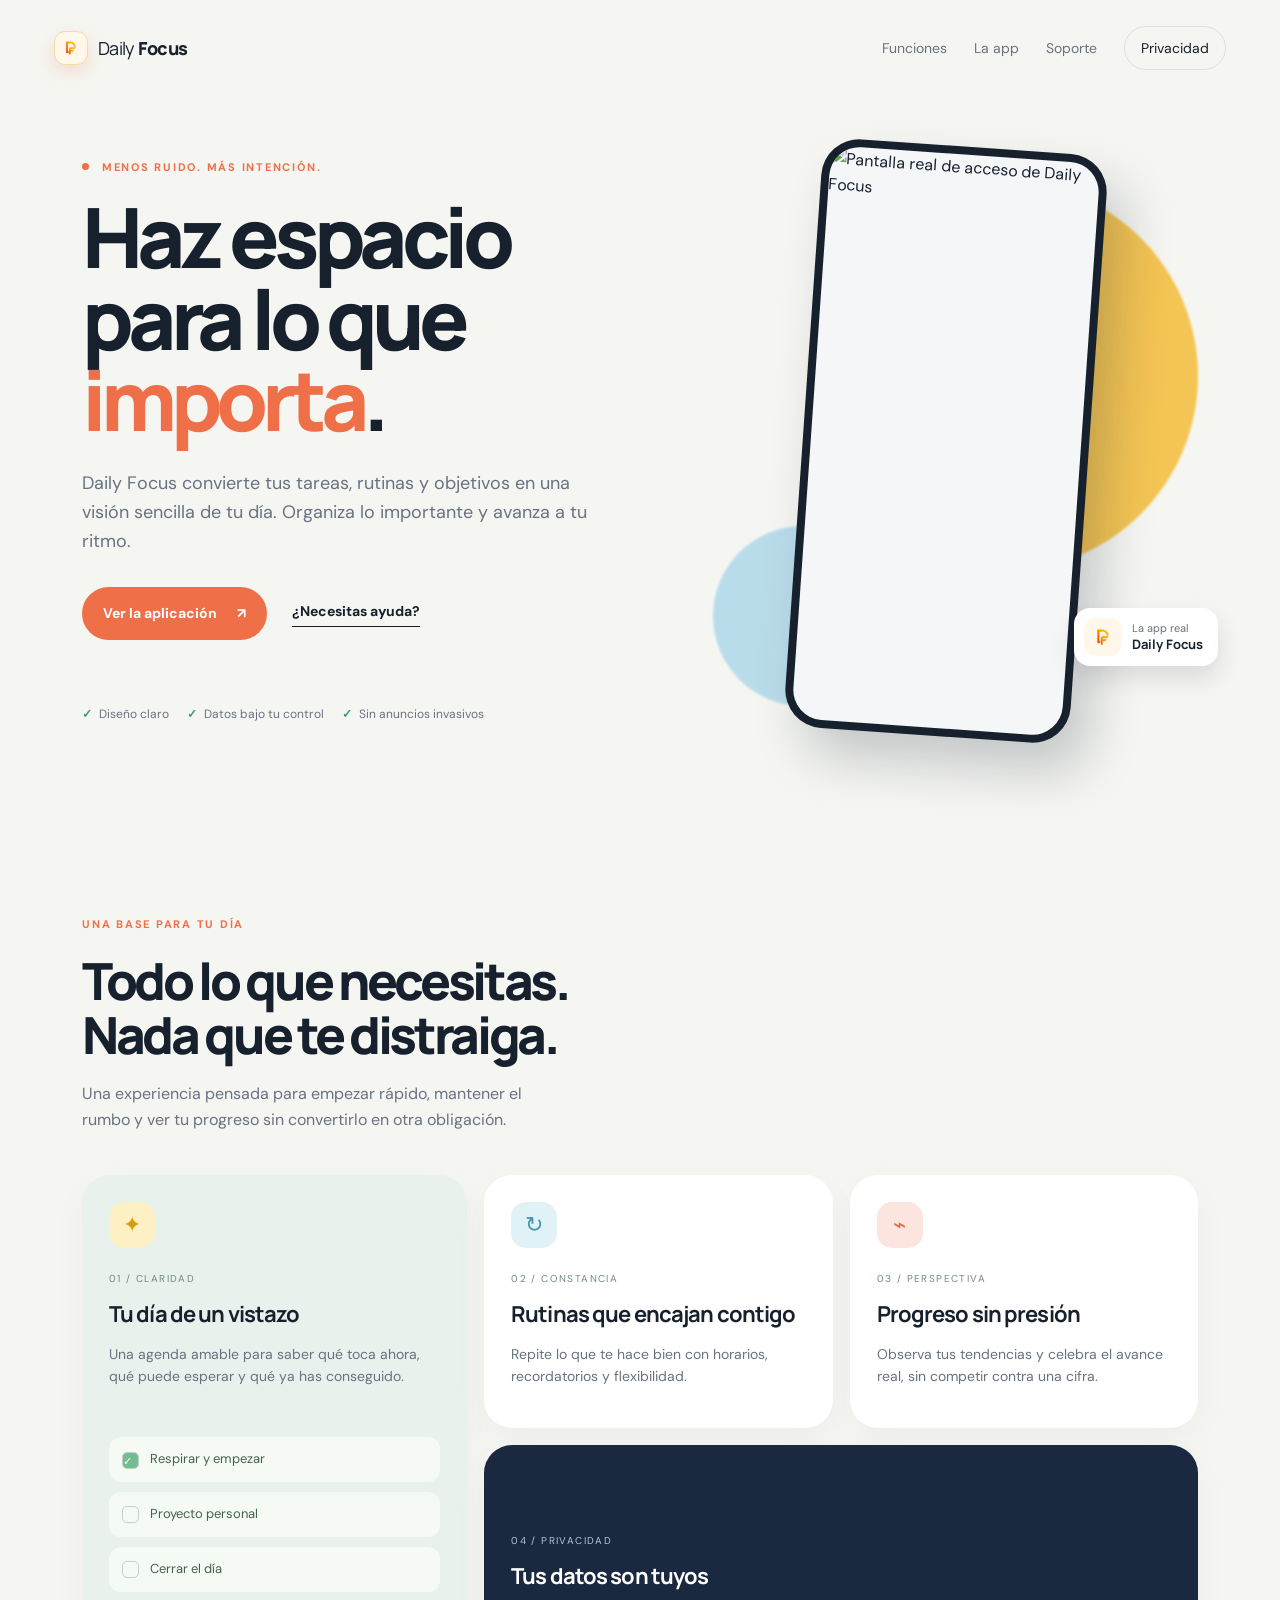
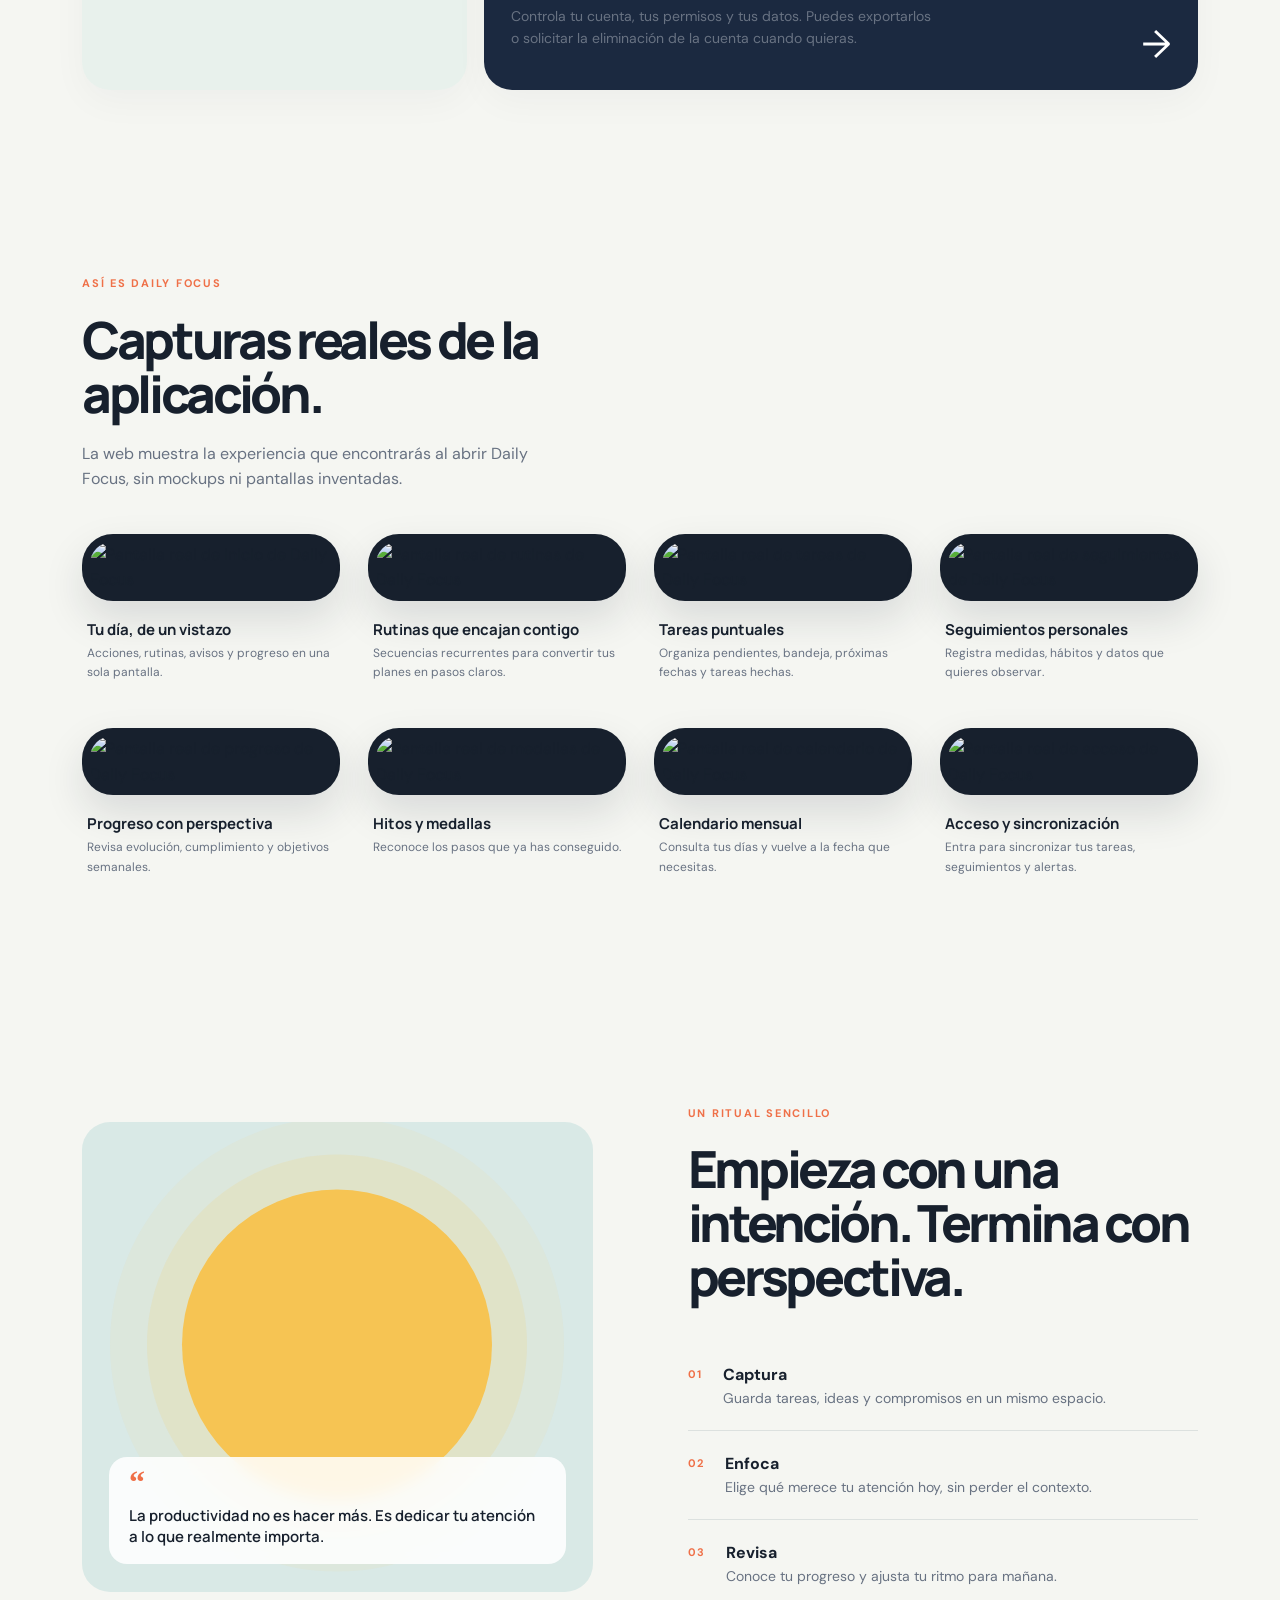
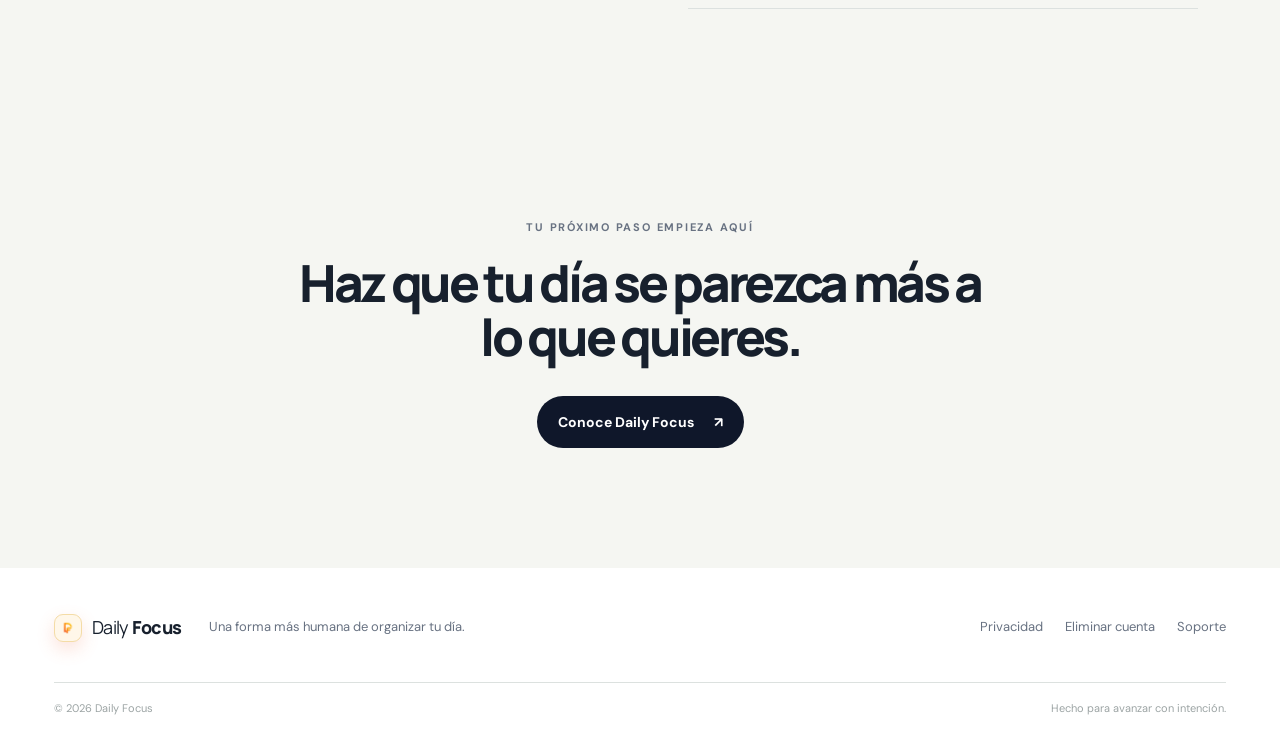
==== commit 915137f2: "Use complete compressed screenshot assets" ====
--- a/index.html
+++ b/index.html
@@ -1,10 +1,10 @@
-<!doctype html><html lang="es"><head><meta charset="utf-8"><meta name="viewport" content="width=device-width, initial-scale=1"><meta name="description" content="Daily Focus convierte tus tareas, rutinas y objetivos en un día claro."><meta name="theme-color" content="#fff7e9"><title>Daily Focus | Tu día, con intención</title><link rel="stylesheet" href="styles.css"><script defer src="script.js"></script></head><body><header class="site-header"><a class="brand" href="index.html" aria-label="Daily Focus, inicio"><span class="brand-mark real-mark"><img src="assets/dailyfocus-icon.png" alt=""></span><span>Daily <strong>Focus</strong></span></a><button class="menu-toggle" type="button" aria-expanded="false" aria-controls="main-nav">Menú</button><nav id="main-nav" class="nav-links" aria-label="Navegación principal"><a href="#features">Funciones</a><a href="#screens">La app</a><a href="support.html">Soporte</a><a class="nav-cta" href="privacy.html">Privacidad</a></nav></header><main><section class="hero section-shell"><div class="hero-copy reveal"><p class="eyebrow"><span class="eyebrow-dot"></span> Menos ruido. Más intención.</p><h1>Haz espacio para lo que <em>importa</em>.</h1><p class="hero-lede">Daily Focus convierte tus tareas, rutinas y objetivos en una visión sencilla de tu día. Organiza lo importante y avanza a tu ritmo.</p><div class="hero-actions"><a class="button button-primary" href="#screens">Ver la aplicación <span aria-hidden="true">↗</span></a><a class="text-link" href="support.html">¿Necesitas ayuda?</a></div><div class="trust-row"><span><b>✓</b> Diseño claro</span><span><b>✓</b> Datos bajo tu control</span><span><b>✓</b> Sin anuncios invasivos</span></div></div><div class="hero-visual real-hero reveal reveal-delay"><div class="orb orb-one"></div><div class="orb orb-two"></div><div class="real-device"><img src="assets/dailyfocus-login-real.png" alt="Pantalla real de acceso de Daily Focus"></div><div class="real-badge"><img src="assets/dailyfocus-icon.png" alt=""><span>La app real<br><strong>Daily Focus</strong></span></div></div></section><section id="features" class="section-shell section-block"><div class="section-heading reveal"><p class="eyebrow">Una base para tu día</p><h2>Todo lo que necesitas. Nada que te distraiga.</h2><p>Una experiencia pensada para empezar rápido, mantener el rumbo y ver tu progreso sin convertirlo en otra obligación.</p></div><div class="feature-grid"><article class="feature-card feature-card-tall reveal"><span class="feature-icon icon-sun">✦</span><p class="card-kicker">01 / Claridad</p><h3>Tu día de un vistazo</h3><p>Una agenda amable para saber qué toca ahora, qué puede esperar y qué ya has conseguido.</p><div class="mini-agenda"><span><i class="mini-check">✓</i> Respirar y empezar</span><span><i></i> Proyecto personal</span><span><i></i> Cerrar el día</span></div></article><article class="feature-card reveal"><span class="feature-icon icon-blue">↻</span><p class="card-kicker">02 / Constancia</p><h3>Rutinas que encajan contigo</h3><p>Repite lo que te hace bien con horarios, recordatorios y flexibilidad.</p></article><article class="feature-card reveal"><span class="feature-icon icon-coral">⌁</span><p class="card-kicker">03 / Perspectiva</p><h3>Progreso sin presión</h3><p>Observa tus tendencias y celebra el avance real, sin competir contra una cifra.</p></article><article class="feature-card feature-card-wide reveal"><div><p class="card-kicker">04 / Privacidad</p><h3>Tus datos son tuyos</h3><p>Controla tu cuenta, tus permisos y tus datos. Puedes exportarlos o solicitar la eliminación de la cuenta cuando quieras.</p></div><a class="arrow-link" href="privacy.html" aria-label="Leer la política de privacidad">→</a></article></div></section><section id="screens" class="screens-section section-shell"><div class="section-heading reveal"><p class="eyebrow">Así es Daily Focus</p><h2>Capturas reales de la aplicación.</h2><p>La web muestra la experiencia que encontrarás al abrir Daily Focus, sin mockups ni pantallas inventadas.</p></div><div class="screen-gallery">
-<figure class="screen-shot reveal"><div class="screen-frame"><img src="assets/dailyfocus-home-real.png" alt="Pantalla real de inicio de Daily Focus"></div><figcaption><strong>Tu día, de un vistazo</strong><span>Acciones, rutinas, avisos y progreso en una sola pantalla.</span></figcaption></figure>
-<figure class="screen-shot reveal"><div class="screen-frame"><img src="assets/dailyfocus-routines-real.png" alt="Pantalla real de rutinas de Daily Focus"></div><figcaption><strong>Rutinas que encajan contigo</strong><span>Secuencias recurrentes para convertir tus planes en pasos claros.</span></figcaption></figure>
-<figure class="screen-shot reveal"><div class="screen-frame"><img src="assets/dailyfocus-tasks-real.png" alt="Pantalla real de tareas de Daily Focus"></div><figcaption><strong>Tareas puntuales</strong><span>Organiza pendientes, bandeja, próximas fechas y tareas hechas.</span></figcaption></figure>
-<figure class="screen-shot reveal"><div class="screen-frame"><img src="assets/dailyfocus-tracking-real.png" alt="Pantalla real de seguimientos de Daily Focus"></div><figcaption><strong>Seguimientos personales</strong><span>Registra medidas, hábitos y datos que quieres observar.</span></figcaption></figure>
-<figure class="screen-shot reveal"><div class="screen-frame"><img src="assets/dailyfocus-progress-real.png" alt="Pantalla real de progreso de Daily Focus"></div><figcaption><strong>Progreso con perspectiva</strong><span>Revisa evolución, cumplimiento y objetivos semanales.</span></figcaption></figure>
-<figure class="screen-shot reveal"><div class="screen-frame"><img src="assets/dailyfocus-medals-real.png" alt="Pantalla real de medallas de Daily Focus"></div><figcaption><strong>Hitos y medallas</strong><span>Reconoce los pasos que ya has conseguido.</span></figcaption></figure>
-<figure class="screen-shot reveal"><div class="screen-frame"><img src="assets/dailyfocus-calendar-real.png" alt="Pantalla real de calendario de Daily Focus"></div><figcaption><strong>Calendario mensual</strong><span>Consulta tus días y vuelve a la fecha que necesitas.</span></figcaption></figure>
-<figure class="screen-shot reveal"><div class="screen-frame"><img src="assets/dailyfocus-login-real.png" alt="Pantalla real de acceso de Daily Focus"></div><figcaption><strong>Acceso y sincronización</strong><span>Entra para sincronizar tus tareas, seguimientos y alertas.</span></figcaption></figure>
+<!doctype html><html lang="es"><head><meta charset="utf-8"><meta name="viewport" content="width=device-width, initial-scale=1"><meta name="description" content="Daily Focus convierte tus tareas, rutinas y objetivos en un día claro."><meta name="theme-color" content="#fff7e9"><title>Daily Focus | Tu día, con intención</title><link rel="stylesheet" href="styles.css"><script defer src="script.js"></script></head><body><header class="site-header"><a class="brand" href="index.html" aria-label="Daily Focus, inicio"><span class="brand-mark real-mark"><img src="assets/dailyfocus-icon.png" alt=""></span><span>Daily <strong>Focus</strong></span></a><button class="menu-toggle" type="button" aria-expanded="false" aria-controls="main-nav">Menú</button><nav id="main-nav" class="nav-links" aria-label="Navegación principal"><a href="#features">Funciones</a><a href="#screens">La app</a><a href="support.html">Soporte</a><a class="nav-cta" href="privacy.html">Privacidad</a></nav></header><main><section class="hero section-shell"><div class="hero-copy reveal"><p class="eyebrow"><span class="eyebrow-dot"></span> Menos ruido. Más intención.</p><h1>Haz espacio para lo que <em>importa</em>.</h1><p class="hero-lede">Daily Focus convierte tus tareas, rutinas y objetivos en una visión sencilla de tu día. Organiza lo importante y avanza a tu ritmo.</p><div class="hero-actions"><a class="button button-primary" href="#screens">Ver la aplicación <span aria-hidden="true">↗</span></a><a class="text-link" href="support.html">¿Necesitas ayuda?</a></div><div class="trust-row"><span><b>✓</b> Diseño claro</span><span><b>✓</b> Datos bajo tu control</span><span><b>✓</b> Sin anuncios invasivos</span></div></div><div class="hero-visual real-hero reveal reveal-delay"><div class="orb orb-one"></div><div class="orb orb-two"></div><div class="real-device"><img src="assets/dailyfocus-login-real.jpg" alt="Pantalla real de acceso de Daily Focus"></div><div class="real-badge"><img src="assets/dailyfocus-icon.png" alt=""><span>La app real<br><strong>Daily Focus</strong></span></div></div></section><section id="features" class="section-shell section-block"><div class="section-heading reveal"><p class="eyebrow">Una base para tu día</p><h2>Todo lo que necesitas. Nada que te distraiga.</h2><p>Una experiencia pensada para empezar rápido, mantener el rumbo y ver tu progreso sin convertirlo en otra obligación.</p></div><div class="feature-grid"><article class="feature-card feature-card-tall reveal"><span class="feature-icon icon-sun">✦</span><p class="card-kicker">01 / Claridad</p><h3>Tu día de un vistazo</h3><p>Una agenda amable para saber qué toca ahora, qué puede esperar y qué ya has conseguido.</p><div class="mini-agenda"><span><i class="mini-check">✓</i> Respirar y empezar</span><span><i></i> Proyecto personal</span><span><i></i> Cerrar el día</span></div></article><article class="feature-card reveal"><span class="feature-icon icon-blue">↻</span><p class="card-kicker">02 / Constancia</p><h3>Rutinas que encajan contigo</h3><p>Repite lo que te hace bien con horarios, recordatorios y flexibilidad.</p></article><article class="feature-card reveal"><span class="feature-icon icon-coral">⌁</span><p class="card-kicker">03 / Perspectiva</p><h3>Progreso sin presión</h3><p>Observa tus tendencias y celebra el avance real, sin competir contra una cifra.</p></article><article class="feature-card feature-card-wide reveal"><div><p class="card-kicker">04 / Privacidad</p><h3>Tus datos son tuyos</h3><p>Controla tu cuenta, tus permisos y tus datos. Puedes exportarlos o solicitar la eliminación de la cuenta cuando quieras.</p></div><a class="arrow-link" href="privacy.html" aria-label="Leer la política de privacidad">→</a></article></div></section><section id="screens" class="screens-section section-shell"><div class="section-heading reveal"><p class="eyebrow">Así es Daily Focus</p><h2>Capturas reales de la aplicación.</h2><p>La web muestra la experiencia que encontrarás al abrir Daily Focus, sin mockups ni pantallas inventadas.</p></div><div class="screen-gallery">
+<figure class="screen-shot reveal"><div class="screen-frame"><img src="assets/dailyfocus-home-real.jpg" alt="Pantalla real de inicio de Daily Focus"></div><figcaption><strong>Tu día, de un vistazo</strong><span>Acciones, rutinas, avisos y progreso en una sola pantalla.</span></figcaption></figure>
+<figure class="screen-shot reveal"><div class="screen-frame"><img src="assets/dailyfocus-routines-real.jpg" alt="Pantalla real de rutinas de Daily Focus"></div><figcaption><strong>Rutinas que encajan contigo</strong><span>Secuencias recurrentes para convertir tus planes en pasos claros.</span></figcaption></figure>
+<figure class="screen-shot reveal"><div class="screen-frame"><img src="assets/dailyfocus-tasks-real.jpg" alt="Pantalla real de tareas de Daily Focus"></div><figcaption><strong>Tareas puntuales</strong><span>Organiza pendientes, bandeja, próximas fechas y tareas hechas.</span></figcaption></figure>
+<figure class="screen-shot reveal"><div class="screen-frame"><img src="assets/dailyfocus-tracking-real.jpg" alt="Pantalla real de seguimientos de Daily Focus"></div><figcaption><strong>Seguimientos personales</strong><span>Registra medidas, hábitos y datos que quieres observar.</span></figcaption></figure>
+<figure class="screen-shot reveal"><div class="screen-frame"><img src="assets/dailyfocus-progress-real.jpg" alt="Pantalla real de progreso de Daily Focus"></div><figcaption><strong>Progreso con perspectiva</strong><span>Revisa evolución, cumplimiento y objetivos semanales.</span></figcaption></figure>
+<figure class="screen-shot reveal"><div class="screen-frame"><img src="assets/dailyfocus-medals-real.jpg" alt="Pantalla real de medallas de Daily Focus"></div><figcaption><strong>Hitos y medallas</strong><span>Reconoce los pasos que ya has conseguido.</span></figcaption></figure>
+<figure class="screen-shot reveal"><div class="screen-frame"><img src="assets/dailyfocus-calendar-real.jpg" alt="Pantalla real de calendario de Daily Focus"></div><figcaption><strong>Calendario mensual</strong><span>Consulta tus días y vuelve a la fecha que necesitas.</span></figcaption></figure>
+<figure class="screen-shot reveal"><div class="screen-frame"><img src="assets/dailyfocus-login-real.jpg" alt="Pantalla real de acceso de Daily Focus"></div><figcaption><strong>Acceso y sincronización</strong><span>Entra para sincronizar tus tareas, seguimientos y alertas.</span></figcaption></figure>
 </div></section><section id="how" class="split-section section-shell"><div class="split-image reveal"><div class="sun-shape"></div><div class="quote-card"><span>“</span><p>La productividad no es hacer más. Es dedicar tu atención a lo que realmente importa.</p></div></div><div class="split-copy reveal"><p class="eyebrow">Un ritual sencillo</p><h2>Empieza con una intención. Termina con perspectiva.</h2><div class="steps"><div><span>01</span><p><strong>Captura</strong><br>Guarda tareas, ideas y compromisos en un mismo espacio.</p></div><div><span>02</span><p><strong>Enfoca</strong><br>Elige qué merece tu atención hoy, sin perder el contexto.</p></div><div><span>03</span><p><strong>Revisa</strong><br>Conoce tu progreso y ajusta tu ritmo para mañana.</p></div></div></div></section><section class="closing section-shell reveal"><p class="eyebrow">Tu próximo paso empieza aquí</p><h2>Haz que tu día se parezca más a lo que quieres.</h2><a class="button button-dark" href="support.html">Conoce Daily Focus <span aria-hidden="true">↗</span></a></section></main><footer class="site-footer"><div class="footer-inner"><a class="brand" href="index.html"><span class="brand-mark real-mark small"><img src="assets/dailyfocus-icon.png" alt=""></span><span>Daily <strong>Focus</strong></span></a><p>Una forma más humana de organizar tu día.</p><div class="footer-links"><a href="privacy.html">Privacidad</a><a href="delete-account.html">Eliminar cuenta</a><a href="support.html">Soporte</a></div></div><div class="footer-bottom"><span>© 2026 Daily Focus</span><span>Hecho para avanzar con intención.</span></div></footer></body></html>
--- a/styles.css
+++ b/styles.css
@@ -1 +1 @@
-@import url('https://fonts.googleapis.com/css2?family=DM+Sans:wght@400;500;600;700&family=Manrope:wght@600;700;800&display=swap');:root{--ink:#17202d;--muted:#687282;--paper:#f5f6f2;--white:#fff;--navy:#0f172a;--orange:#ef7048;--yellow:#f6c453;--blue:#b9dceb;--line:#dce1df;--radius:28px}*{box-sizing:border-box}html{scroll-behavior:smooth}body{margin:0;background:var(--paper);color:var(--ink);font-family:'DM Sans',sans-serif;line-height:1.6}a{color:inherit;text-decoration:none}button{font:inherit}.site-header{max-width:1240px;margin:auto;padding:26px 34px;display:flex;align-items:center;justify-content:space-between;gap:24px}.brand{display:inline-flex;align-items:center;gap:10px;font-family:Manrope,sans-serif;font-size:18px;letter-spacing:-.04em}.brand strong{font-weight:800}.brand-mark{width:34px;height:34px;display:grid;place-items:center;background:var(--orange);border-radius:11px;box-shadow:0 7px 18px #ef704833}.brand-mark svg{width:24px;height:24px;fill:none;stroke:#fff;stroke-width:3;stroke-linecap:round;stroke-linejoin:round}.brand-mark.small{width:28px;height:28px;border-radius:9px}.brand-mark.small svg{width:20px;height:20px}.nav-links{display:flex;align-items:center;gap:27px;font-size:14px;color:var(--muted)}.nav-links a:hover,.footer-links a:hover,.text-link:hover{color:var(--orange)}.nav-cta{padding:10px 16px;border:1px solid var(--line);border-radius:999px;color:var(--ink)!important}.menu-toggle{display:none;border:1px solid var(--line);background:transparent;border-radius:9px;padding:8px 12px}.section-shell{max-width:1172px;margin:auto;padding-left:28px;padding-right:28px}.hero{min-height:690px;display:grid;grid-template-columns:1fr .9fr;align-items:center;gap:50px;padding-top:50px;padding-bottom:80px}.eyebrow{margin:0 0 20px;color:var(--orange);font-size:11px;font-weight:700;letter-spacing:.16em;text-transform:uppercase}.eyebrow-dot{display:inline-block;width:7px;height:7px;border-radius:50%;background:var(--orange);margin:0 8px 1px 0}.hero h1{max-width:650px;margin:0;font:800 clamp(3.5rem,6.5vw,6rem)/.98 Manrope,sans-serif;letter-spacing:-.075em}.hero h1 em{font-style:normal;color:var(--orange)}.hero-lede{max-width:510px;color:var(--muted);font-size:18px;margin:28px 0 32px}.hero-actions{display:flex;align-items:center;gap:25px}.button{display:inline-flex;align-items:center;gap:20px;padding:15px 21px;border-radius:999px;font-weight:700;font-size:14px;transition:transform .2s,box-shadow .2s}.button:hover{transform:translateY(-2px);box-shadow:0 12px 25px #1e293b18}.button-primary{color:#fff;background:var(--orange)}.button-dark{color:#fff;background:var(--navy)}.text-link{font-weight:700;font-size:14px;border-bottom:1px solid var(--ink);padding-bottom:3px}.trust-row{display:flex;gap:18px;margin-top:65px;color:var(--muted);font-size:12px}.trust-row b{color:#3d9b77;margin-right:4px}.hero-visual{position:relative;min-height:510px;display:grid;place-items:center}.orb{position:absolute;border-radius:50%;filter:blur(1px)}.orb-one{width:390px;height:390px;background:#f4c554;right:0;top:35px}.orb-two{width:180px;height:180px;background:#b9dceb;left:4%;bottom:30px}.phone{position:relative;width:280px;height:555px;padding:10px;border-radius:38px;background:var(--navy);box-shadow:20px 28px 50px #0f172a35;transform:rotate(5deg);z-index:1}.phone-speaker{position:absolute;z-index:2;top:17px;left:50%;width:74px;height:5px;border-radius:10px;transform:translateX(-50%);background:#243047}.phone-screen{height:100%;padding:38px 17px 16px;border-radius:29px;background:#f7f7f4;overflow:hidden}.app-topline,.phone-section,.task,.bottom-nav{display:flex;align-items:center;justify-content:space-between}.app-topline{color:#899198;font-size:9px;font-weight:800;letter-spacing:.12em}.avatar{display:grid;place-items:center;width:25px;height:25px;border-radius:50%;background:var(--orange);color:#fff;font-size:9px}.phone-greeting{font:700 18px Manrope,sans-serif;margin:21px 0}.focus-card{padding:18px;border-radius:20px;background:#1b2940;color:#fff;box-shadow:0 10px 20px #17202d20}.tiny-label{display:block;font-size:8px;color:#9eabb9;letter-spacing:.1em}.focus-card strong{display:block;font:700 18px Manrope;margin:12px 0}.focus-card small{display:block;color:#aab6c5;font-size:9px;margin-top:9px}.progress{height:5px;background:#34445d;border-radius:9px}.progress i{display:block;width:66%;height:100%;background:var(--yellow);border-radius:9px}.phone-section{margin:23px 0 10px;font-size:11px;font-weight:700}.phone-section small{color:#939ba5;font-size:9px;font-weight:400}.task{padding:14px 2px;border-bottom:1px solid #e7e8e5;gap:7px;font-size:10px}.task b{color:#a0a7ad;font-size:8px;font-weight:400}.check{width:17px;height:17px;border:1.5px solid #c9ced0;border-radius:6px;flex:none}.task.done{color:#9ca2a5;text-decoration:line-through}.task.done .check{display:grid;place-items:center;background:#6fc095;border-color:#6fc095;color:#fff;text-decoration:none;font-size:10px}.bottom-nav{margin-top:24px;color:#9fa6aa;text-align:center;font-size:14px}.bottom-nav span{display:grid;place-items:center;gap:2px}.bottom-nav small{font-size:7px}.bottom-nav .active{color:var(--orange)}.section-block{padding-top:100px;padding-bottom:120px}.section-heading{max-width:600px;margin-bottom:42px}.section-heading h2,.split-copy h2,.closing h2{margin:0;font:800 clamp(2.3rem,4vw,4rem)/1.05 Manrope,sans-serif;letter-spacing:-.065em}.section-heading>p:last-child{color:var(--muted);max-width:480px;margin-top:20px}.feature-grid{display:grid;grid-template-columns:1.05fr .95fr .95fr;gap:17px}.feature-card{min-height:245px;padding:27px;border-radius:var(--radius);background:#fff;box-shadow:0 12px 36px #1b294009}.feature-card-tall{grid-row:span 2;min-height:510px;background:#e8f1ec}.feature-card-wide{grid-column:2 / 4;display:flex;justify-content:space-between;align-items:end;background:#1b2940;color:#fff}.feature-card-wide .card-kicker{color:#b8c4d2}.feature-card-wide p:not(.card-kicker){color:#b8c4d2;max-width:420px}.feature-card h3{font:700 22px Manrope,sans-serif;letter-spacing:-.04em;margin:12px 0}.feature-card p:not(.card-kicker){color:var(--muted);font-size:14px}.card-kicker{font-size:10px!important;letter-spacing:.14em;text-transform:uppercase;color:#6e8d78;margin:23px 0 0!important}.feature-icon{display:grid;place-items:center;width:46px;height:46px;border-radius:15px;font-size:22px}.icon-sun{background:#fdf0c4;color:#d69d0e}.icon-blue{background:#e1f2f7;color:#4a93ad}.icon-coral{background:#fbe5de;color:#dd684a}.mini-agenda{display:grid;gap:10px;margin-top:50px;color:#47614f;font-size:13px}.mini-agenda span{padding:12px 13px;background:#f5faf5;border-radius:12px}.mini-check{display:inline-grid;place-items:center;width:17px;height:17px;border-radius:5px;background:#76bc93;color:#fff;font-style:normal;font-size:11px;margin-right:8px}.mini-agenda i{display:inline-block;width:17px;height:17px;border:1px solid #c1d3c6;border-radius:5px;vertical-align:middle;margin-right:8px}.arrow-link{font-size:38px;line-height:1}.split-section{display:grid;grid-template-columns:1fr 1fr;align-items:center;gap:95px;padding-top:75px;padding-bottom:150px}.split-image{min-height:470px;position:relative;border-radius:var(--radius);background:#d9e9e6;overflow:hidden}.sun-shape{position:absolute;width:310px;height:310px;border-radius:50%;background:#f6c453;left:50%;top:50%;transform:translate(-50%,-54%);box-shadow:0 0 0 35px #f6c45325,0 0 0 72px #f6c45312}.quote-card{position:absolute;bottom:28px;left:27px;right:27px;padding:17px 20px;background:#ffffffdb;border-radius:18px;backdrop-filter:blur(8px)}.quote-card span{font:800 32px Georgia;color:var(--orange);line-height:.5}.quote-card p{margin:4px 0 0;font:600 15px/1.4 Manrope,sans-serif}.steps{margin-top:38px}.steps>div{display:flex;gap:21px;padding:20px 0;border-bottom:1px solid var(--line)}.steps span{color:var(--orange);font-size:11px;font-weight:700;letter-spacing:.1em;padding-top:4px}.steps p{margin:0;color:var(--muted);font-size:14px}.steps strong{color:var(--ink);font-size:16px}.closing{padding-top:60px;padding-bottom:120px;text-align:center}.closing h2{max-width:720px;margin:0 auto 32px}.closing .eyebrow{color:var(--muted)}.site-footer{background:#fff;padding:45px 34px 22px}.footer-inner,.footer-bottom{max-width:1172px;margin:auto;display:flex;align-items:center;gap:28px}.footer-inner>p{margin:0;color:var(--muted);font-size:13px}.footer-links{margin-left:auto;display:flex;gap:22px;color:var(--muted);font-size:13px}.footer-bottom{justify-content:space-between;border-top:1px solid var(--line);margin-top:40px;padding-top:17px;color:#9ca4a4;font-size:11px}.legal-page{background:#f5f6f2}.legal-shell{max-width:850px;margin:auto;padding:35px 28px 100px}.back-link{display:inline-block;color:var(--muted);font-size:13px;margin-bottom:30px}.legal-card{background:#fff;border-radius:var(--radius);padding:clamp(28px,6vw,72px);box-shadow:0 20px 60px #17202d0b}.legal-card h1{font:800 clamp(2.6rem,5vw,4.5rem)/1.03 Manrope,sans-serif;letter-spacing:-.07em;margin:0 0 24px}.legal-card h2{font:700 22px Manrope,sans-serif;margin:42px 0 12px;letter-spacing:-.04em}.legal-card p,.legal-card li{color:#5e6977;font-size:16px}.legal-lead{font-size:20px!important;line-height:1.5;max-width:650px}.updated{font-size:12px!important;color:#9ba2a6!important;margin-top:28px}.legal-card a{color:#d65b3c;text-decoration:underline;text-underline-offset:3px}.notice{margin:30px 0;padding:18px 20px;border-left:4px solid var(--orange);border-radius:12px;background:#fff4ee;color:#6d5046;font-size:14px}.numbered{padding-left:25px}.numbered li{padding:8px 0}.deletion-icon{width:56px;height:56px;display:grid;place-items:center;border-radius:18px;background:#fbe5de;color:#dc6648;font-size:34px;line-height:1;margin-bottom:28px}.mail-button{margin-top:15px;text-decoration:none!important}.small-note{font-size:12px!important}.support-grid{display:grid;grid-template-columns:1fr 1fr;gap:16px;margin:35px 0}.support-panel{padding:25px;border-radius:20px;background:#f5f8f6}.support-panel h2{margin-top:22px}.support-panel p{font-size:14px}.contact-email{font-weight:700}.legal-card details{padding:18px 0;border-bottom:1px solid var(--line)}.legal-card summary{cursor:pointer;font-weight:700;font-family:Manrope,sans-serif}.legal-card details p{font-size:14px;margin-bottom:0}.simple-footer{max-width:850px;margin:auto;padding:22px 28px 45px;display:flex;gap:20px;color:#899299;font-size:12px}.simple-footer a{color:#687282}.reveal{animation:rise .7s both}.reveal-delay{animation-delay:.15s}@keyframes rise{from{opacity:0;transform:translateY(18px)}to{opacity:1;transform:none}}@media(max-width:800px){.site-header{padding:20px 22px}.menu-toggle{display:block}.nav-links{display:none;position:absolute;z-index:5;top:72px;left:18px;right:18px;padding:18px;flex-direction:column;align-items:stretch;background:#fff;border-radius:18px;box-shadow:0 15px 40px #17202d20}.nav-links.open{display:flex}.hero{grid-template-columns:1fr;padding-top:48px;min-height:auto}.hero-visual{min-height:490px}.hero h1{font-size:clamp(3.3rem,16vw,5rem)}.trust-row{flex-wrap:wrap;margin-top:40px}.feature-grid{grid-template-columns:1fr}.feature-card-tall,.feature-card-wide{grid-row:auto;grid-column:auto;min-height:300px}.split-section{grid-template-columns:1fr;gap:45px;padding-bottom:90px}.split-image{min-height:380px}.footer-inner{flex-wrap:wrap}.footer-links{width:100%;margin-left:0}.footer-bottom{align-items:flex-start;gap:10px;flex-direction:column}.support-grid{grid-template-columns:1fr}.legal-shell{padding-top:20px}.legal-card{padding:28px 23px}.simple-footer{flex-wrap:wrap;padding-left:28px;padding-right:28px}}.real-mark{background:#fff7e9!important;border:1px solid #f4dca6;overflow:hidden}.real-mark img{width:100%;height:100%;object-fit:cover}.real-hero{min-height:560px}.real-device{position:relative;width:286px;height:590px;padding:8px;border-radius:38px;background:#17202d;box-shadow:20px 28px 50px #0f172a35;transform:rotate(4deg);z-index:1;overflow:hidden}.real-device img{width:100%;height:100%;display:block;object-fit:cover;border-radius:30px}.real-badge{position:absolute;right:-20px;bottom:70px;z-index:2;display:flex;align-items:center;gap:10px;padding:10px 15px 10px 10px;border-radius:16px;background:#fff;box-shadow:0 12px 25px #17202d20;font-size:11px;line-height:1.25;color:#687282}.real-badge img{width:38px;height:38px;border-radius:12px;background:#fff7e9}.real-badge strong{font:700 13px Manrope,sans-serif;color:#17202d}.screens-section{padding-top:65px;padding-bottom:135px}.screen-gallery{display:grid;grid-template-columns:1fr 1fr;gap:28px;align-items:start}.screen-shot{margin:0}.screen-frame{padding:12px;border-radius:31px;background:#17202d;box-shadow:0 18px 40px #17202d20}.screen-frame img{display:block;width:100%;height:auto;border-radius:22px}.screen-shot figcaption{display:grid;gap:4px;padding:18px 5px}.screen-shot figcaption strong{font:700 18px Manrope,sans-serif}.screen-shot figcaption span{font-size:13px;color:#687282}@media(max-width:800px){.real-hero{min-height:510px}.real-device{width:238px;height:490px}.real-badge{right:-5px;bottom:38px}.screen-gallery{grid-template-columns:1fr}.screens-section{padding-bottom:90px}}+@import url('https://fonts.googleapis.com/css2?family=DM+Sans:wght@400;500;600;700&family=Manrope:wght@600;700;800&display=swap');:root{--ink:#17202d;--muted:#687282;--paper:#f5f6f2;--white:#fff;--navy:#0f172a;--orange:#ef7048;--yellow:#f6c453;--blue:#b9dceb;--line:#dce1df;--radius:28px}*{box-sizing:border-box}html{scroll-behavior:smooth}body{margin:0;background:var(--paper);color:var(--ink);font-family:'DM Sans',sans-serif;line-height:1.6}a{color:inherit;text-decoration:none}button{font:inherit}.site-header{max-width:1240px;margin:auto;padding:26px 34px;display:flex;align-items:center;justify-content:space-between;gap:24px}.brand{display:inline-flex;align-items:center;gap:10px;font-family:Manrope,sans-serif;font-size:18px;letter-spacing:-.04em}.brand strong{font-weight:800}.brand-mark{width:34px;height:34px;display:grid;place-items:center;background:var(--orange);border-radius:11px;box-shadow:0 7px 18px #ef704833}.brand-mark svg{width:24px;height:24px;fill:none;stroke:#fff;stroke-width:3;stroke-linecap:round;stroke-linejoin:round}.brand-mark.small{width:28px;height:28px;border-radius:9px}.brand-mark.small svg{width:20px;height:20px}.nav-links{display:flex;align-items:center;gap:27px;font-size:14px;color:var(--muted)}.nav-links a:hover,.footer-links a:hover,.text-link:hover{color:var(--orange)}.nav-cta{padding:10px 16px;border:1px solid var(--line);border-radius:999px;color:var(--ink)!important}.menu-toggle{display:none;border:1px solid var(--line);background:transparent;border-radius:9px;padding:8px 12px}.section-shell{max-width:1172px;margin:auto;padding-left:28px;padding-right:28px}.hero{min-height:690px;display:grid;grid-template-columns:1fr .9fr;align-items:center;gap:50px;padding-top:50px;padding-bottom:80px}.eyebrow{margin:0 0 20px;color:var(--orange);font-size:11px;font-weight:700;letter-spacing:.16em;text-transform:uppercase}.eyebrow-dot{display:inline-block;width:7px;height:7px;border-radius:50%;background:var(--orange);margin:0 8px 1px 0}.hero h1{max-width:650px;margin:0;font:800 clamp(3.5rem,6.5vw,6rem)/.98 Manrope,sans-serif;letter-spacing:-.075em}.hero h1 em{font-style:normal;color:var(--orange)}.hero-lede{max-width:510px;color:var(--muted);font-size:18px;margin:28px 0 32px}.hero-actions{display:flex;align-items:center;gap:25px}.button{display:inline-flex;align-items:center;gap:20px;padding:15px 21px;border-radius:999px;font-weight:700;font-size:14px;transition:transform .2s,box-shadow .2s}.button:hover{transform:translateY(-2px);box-shadow:0 12px 25px #1e293b18}.button-primary{color:#fff;background:var(--orange)}.button-dark{color:#fff;background:var(--navy)}.text-link{font-weight:700;font-size:14px;border-bottom:1px solid var(--ink);padding-bottom:3px}.trust-row{display:flex;gap:18px;margin-top:65px;color:var(--muted);font-size:12px}.trust-row b{color:#3d9b77;margin-right:4px}.hero-visual{position:relative;min-height:510px;display:grid;place-items:center}.orb{position:absolute;border-radius:50%;filter:blur(1px)}.orb-one{width:390px;height:390px;background:#f4c554;right:0;top:35px}.orb-two{width:180px;height:180px;background:#b9dceb;left:4%;bottom:30px}.phone{position:relative;width:280px;height:555px;padding:10px;border-radius:38px;background:var(--navy);box-shadow:20px 28px 50px #0f172a35;transform:rotate(5deg);z-index:1}.phone-speaker{position:absolute;z-index:2;top:17px;left:50%;width:74px;height:5px;border-radius:10px;transform:translateX(-50%);background:#243047}.phone-screen{height:100%;padding:38px 17px 16px;border-radius:29px;background:#f7f7f4;overflow:hidden}.app-topline,.phone-section,.task,.bottom-nav{display:flex;align-items:center;justify-content:space-between}.app-topline{color:#899198;font-size:9px;font-weight:800;letter-spacing:.12em}.avatar{display:grid;place-items:center;width:25px;height:25px;border-radius:50%;background:var(--orange);color:#fff;font-size:9px}.phone-greeting{font:700 18px Manrope,sans-serif;margin:21px 0}.focus-card{padding:18px;border-radius:20px;background:#1b2940;color:#fff;box-shadow:0 10px 20px #17202d20}.tiny-label{display:block;font-size:8px;color:#9eabb9;letter-spacing:.1em}.focus-card strong{display:block;font:700 18px Manrope;margin:12px 0}.focus-card small{display:block;color:#aab6c5;font-size:9px;margin-top:9px}.progress{height:5px;background:#34445d;border-radius:9px}.progress i{display:block;width:66%;height:100%;background:var(--yellow);border-radius:9px}.phone-section{margin:23px 0 10px;font-size:11px;font-weight:700}.phone-section small{color:#939ba5;font-size:9px;font-weight:400}.task{padding:14px 2px;border-bottom:1px solid #e7e8e5;gap:7px;font-size:10px}.task b{color:#a0a7ad;font-size:8px;font-weight:400}.check{width:17px;height:17px;border:1.5px solid #c9ced0;border-radius:6px;flex:none}.task.done{color:#9ca2a5;text-decoration:line-through}.task.done .check{display:grid;place-items:center;background:#6fc095;border-color:#6fc095;color:#fff;text-decoration:none;font-size:10px}.bottom-nav{margin-top:24px;color:#9fa6aa;text-align:center;font-size:14px}.bottom-nav span{display:grid;place-items:center;gap:2px}.bottom-nav small{font-size:7px}.bottom-nav .active{color:var(--orange)}.section-block{padding-top:100px;padding-bottom:120px}.section-heading{max-width:600px;margin-bottom:42px}.section-heading h2,.split-copy h2,.closing h2{margin:0;font:800 clamp(2.3rem,4vw,4rem)/1.05 Manrope,sans-serif;letter-spacing:-.065em}.section-heading>p:last-child{color:var(--muted);max-width:480px;margin-top:20px}.feature-grid{display:grid;grid-template-columns:1.05fr .95fr .95fr;gap:17px}.feature-card{min-height:245px;padding:27px;border-radius:var(--radius);background:#fff;box-shadow:0 12px 36px #1b294009}.feature-card-tall{grid-row:span 2;min-height:510px;background:#e8f1ec}.feature-card-wide{grid-column:2 / 4;display:flex;justify-content:space-between;align-items:end;background:#1b2940;color:#fff}.feature-card-wide .card-kicker{color:#b8c4d2}.feature-card-wide p:not(.card-kicker){color:#b8c4d2;max-width:420px}.feature-card h3{font:700 22px Manrope,sans-serif;letter-spacing:-.04em;margin:12px 0}.feature-card p:not(.card-kicker){color:var(--muted);font-size:14px}.card-kicker{font-size:10px!important;letter-spacing:.14em;text-transform:uppercase;color:#6e8d78;margin:23px 0 0!important}.feature-icon{display:grid;place-items:center;width:46px;height:46px;border-radius:15px;font-size:22px}.icon-sun{background:#fdf0c4;color:#d69d0e}.icon-blue{background:#e1f2f7;color:#4a93ad}.icon-coral{background:#fbe5de;color:#dd684a}.mini-agenda{display:grid;gap:10px;margin-top:50px;color:#47614f;font-size:13px}.mini-agenda span{padding:12px 13px;background:#f5faf5;border-radius:12px}.mini-check{display:inline-grid;place-items:center;width:17px;height:17px;border-radius:5px;background:#76bc93;color:#fff;font-style:normal;font-size:11px;margin-right:8px}.mini-agenda i{display:inline-block;width:17px;height:17px;border:1px solid #c1d3c6;border-radius:5px;vertical-align:middle;margin-right:8px}.arrow-link{font-size:38px;line-height:1}.split-section{display:grid;grid-template-columns:1fr 1fr;align-items:center;gap:95px;padding-top:75px;padding-bottom:150px}.split-image{min-height:470px;position:relative;border-radius:var(--radius);background:#d9e9e6;overflow:hidden}.sun-shape{position:absolute;width:310px;height:310px;border-radius:50%;background:#f6c453;left:50%;top:50%;transform:translate(-50%,-54%);box-shadow:0 0 0 35px #f6c45325,0 0 0 72px #f6c45312}.quote-card{position:absolute;bottom:28px;left:27px;right:27px;padding:17px 20px;background:#ffffffdb;border-radius:18px;backdrop-filter:blur(8px)}.quote-card span{font:800 32px Georgia;color:var(--orange);line-height:.5}.quote-card p{margin:4px 0 0;font:600 15px/1.4 Manrope,sans-serif}.steps{margin-top:38px}.steps>div{display:flex;gap:21px;padding:20px 0;border-bottom:1px solid var(--line)}.steps span{color:var(--orange);font-size:11px;font-weight:700;letter-spacing:.1em;padding-top:4px}.steps p{margin:0;color:var(--muted);font-size:14px}.steps strong{color:var(--ink);font-size:16px}.closing{padding-top:60px;padding-bottom:120px;text-align:center}.closing h2{max-width:720px;margin:0 auto 32px}.closing .eyebrow{color:var(--muted)}.site-footer{background:#fff;padding:45px 34px 22px}.footer-inner,.footer-bottom{max-width:1172px;margin:auto;display:flex;align-items:center;gap:28px}.footer-inner>p{margin:0;color:var(--muted);font-size:13px}.footer-links{margin-left:auto;display:flex;gap:22px;color:var(--muted);font-size:13px}.footer-bottom{justify-content:space-between;border-top:1px solid var(--line);margin-top:40px;padding-top:17px;color:#9ca4a4;font-size:11px}.legal-page{background:#f5f6f2}.legal-shell{max-width:850px;margin:auto;padding:35px 28px 100px}.back-link{display:inline-block;color:var(--muted);font-size:13px;margin-bottom:30px}.legal-card{background:#fff;border-radius:var(--radius);padding:clamp(28px,6vw,72px);box-shadow:0 20px 60px #17202d0b}.legal-card h1{font:800 clamp(2.6rem,5vw,4.5rem)/1.03 Manrope,sans-serif;letter-spacing:-.07em;margin:0 0 24px}.legal-card h2{font:700 22px Manrope,sans-serif;margin:42px 0 12px;letter-spacing:-.04em}.legal-card p,.legal-card li{color:#5e6977;font-size:16px}.legal-lead{font-size:20px!important;line-height:1.5;max-width:650px}.updated{font-size:12px!important;color:#9ba2a6!important;margin-top:28px}.legal-card a{color:#d65b3c;text-decoration:underline;text-underline-offset:3px}.notice{margin:30px 0;padding:18px 20px;border-left:4px solid var(--orange);border-radius:12px;background:#fff4ee;color:#6d5046;font-size:14px}.numbered{padding-left:25px}.numbered li{padding:8px 0}.deletion-icon{width:56px;height:56px;display:grid;place-items:center;border-radius:18px;background:#fbe5de;color:#dc6648;font-size:34px;line-height:1;margin-bottom:28px}.mail-button{margin-top:15px;text-decoration:none!important}.small-note{font-size:12px!important}.support-grid{display:grid;grid-template-columns:1fr 1fr;gap:16px;margin:35px 0}.support-panel{padding:25px;border-radius:20px;background:#f5f8f6}.support-panel h2{margin-top:22px}.support-panel p{font-size:14px}.contact-email{font-weight:700}.legal-card details{padding:18px 0;border-bottom:1px solid var(--line)}.legal-card summary{cursor:pointer;font-weight:700;font-family:Manrope,sans-serif}.legal-card details p{font-size:14px;margin-bottom:0}.simple-footer{max-width:850px;margin:auto;padding:22px 28px 45px;display:flex;gap:20px;color:#899299;font-size:12px}.simple-footer a{color:#687282}.reveal{animation:rise .7s both}.reveal-delay{animation-delay:.15s}@keyframes rise{from{opacity:0;transform:translateY(18px)}to{opacity:1;transform:none}}@media(max-width:800px){.site-header{padding:20px 22px}.menu-toggle{display:block}.nav-links{display:none;position:absolute;z-index:5;top:72px;left:18px;right:18px;padding:18px;flex-direction:column;align-items:stretch;background:#fff;border-radius:18px;box-shadow:0 15px 40px #17202d20}.nav-links.open{display:flex}.hero{grid-template-columns:1fr;padding-top:48px;min-height:auto}.hero-visual{min-height:490px}.hero h1{font-size:clamp(3.3rem,16vw,5rem)}.trust-row{flex-wrap:wrap;margin-top:40px}.feature-grid{grid-template-columns:1fr}.feature-card-tall,.feature-card-wide{grid-row:auto;grid-column:auto;min-height:300px}.split-section{grid-template-columns:1fr;gap:45px;padding-bottom:90px}.split-image{min-height:380px}.footer-inner{flex-wrap:wrap}.footer-links{width:100%;margin-left:0}.footer-bottom{align-items:flex-start;gap:10px;flex-direction:column}.support-grid{grid-template-columns:1fr}.legal-shell{padding-top:20px}.legal-card{padding:28px 23px}.simple-footer{flex-wrap:wrap;padding-left:28px;padding-right:28px}}.real-mark{background:#fff7e9!important;border:1px solid #f4dca6;overflow:hidden}.real-mark img{width:100%;height:100%;object-fit:cover}.real-hero{min-height:560px}.real-device{position:relative;width:286px;height:590px;padding:8px;border-radius:38px;background:#17202d;box-shadow:20px 28px 50px #0f172a35;transform:rotate(4deg);z-index:1;overflow:hidden}.real-device img{width:100%;height:100%;display:block;object-fit:cover;border-radius:30px}.real-badge{position:absolute;right:-20px;bottom:70px;z-index:2;display:flex;align-items:center;gap:10px;padding:10px 15px 10px 10px;border-radius:16px;background:#fff;box-shadow:0 12px 25px #17202d20;font-size:11px;line-height:1.25;color:#687282}.real-badge img{width:38px;height:38px;border-radius:12px;background:#fff7e9}.real-badge strong{font:700 13px Manrope,sans-serif;color:#17202d}.screens-section{padding-top:65px;padding-bottom:135px}.screen-gallery{display:grid;grid-template-columns:1fr 1fr;gap:28px;align-items:start}.screen-shot{margin:0}.screen-frame{padding:12px;border-radius:31px;background:#17202d;box-shadow:0 18px 40px #17202d20}.screen-frame img{display:block;width:100%;height:auto;border-radius:22px}.screen-shot figcaption{display:grid;gap:4px;padding:18px 5px}.screen-shot figcaption strong{font:700 18px Manrope,sans-serif}.screen-shot figcaption span{font-size:13px;color:#687282}@media(max-width:800px){.real-hero{min-height:510px}.real-device{width:238px;height:490px}.real-badge{right:-5px;bottom:38px}.screen-gallery{grid-template-columns:1fr}.screens-section{padding-bottom:90px}}.real-device img{object-fit:contain;background:#f5f6f8}.screen-gallery{grid-template-columns:repeat(4,minmax(0,1fr));align-items:start}.screen-frame{padding:8px}.screen-shot figcaption{min-height:72px}.screen-shot figcaption strong{font-size:15px}.screen-shot figcaption span{font-size:12px}@media(max-width:1000px){.screen-gallery{grid-template-columns:repeat(3,minmax(0,1fr))}}@media(max-width:800px){.screen-gallery{grid-template-columns:repeat(2,minmax(0,1fr))}}@media(max-width:520px){.screen-gallery{grid-template-columns:1fr}}
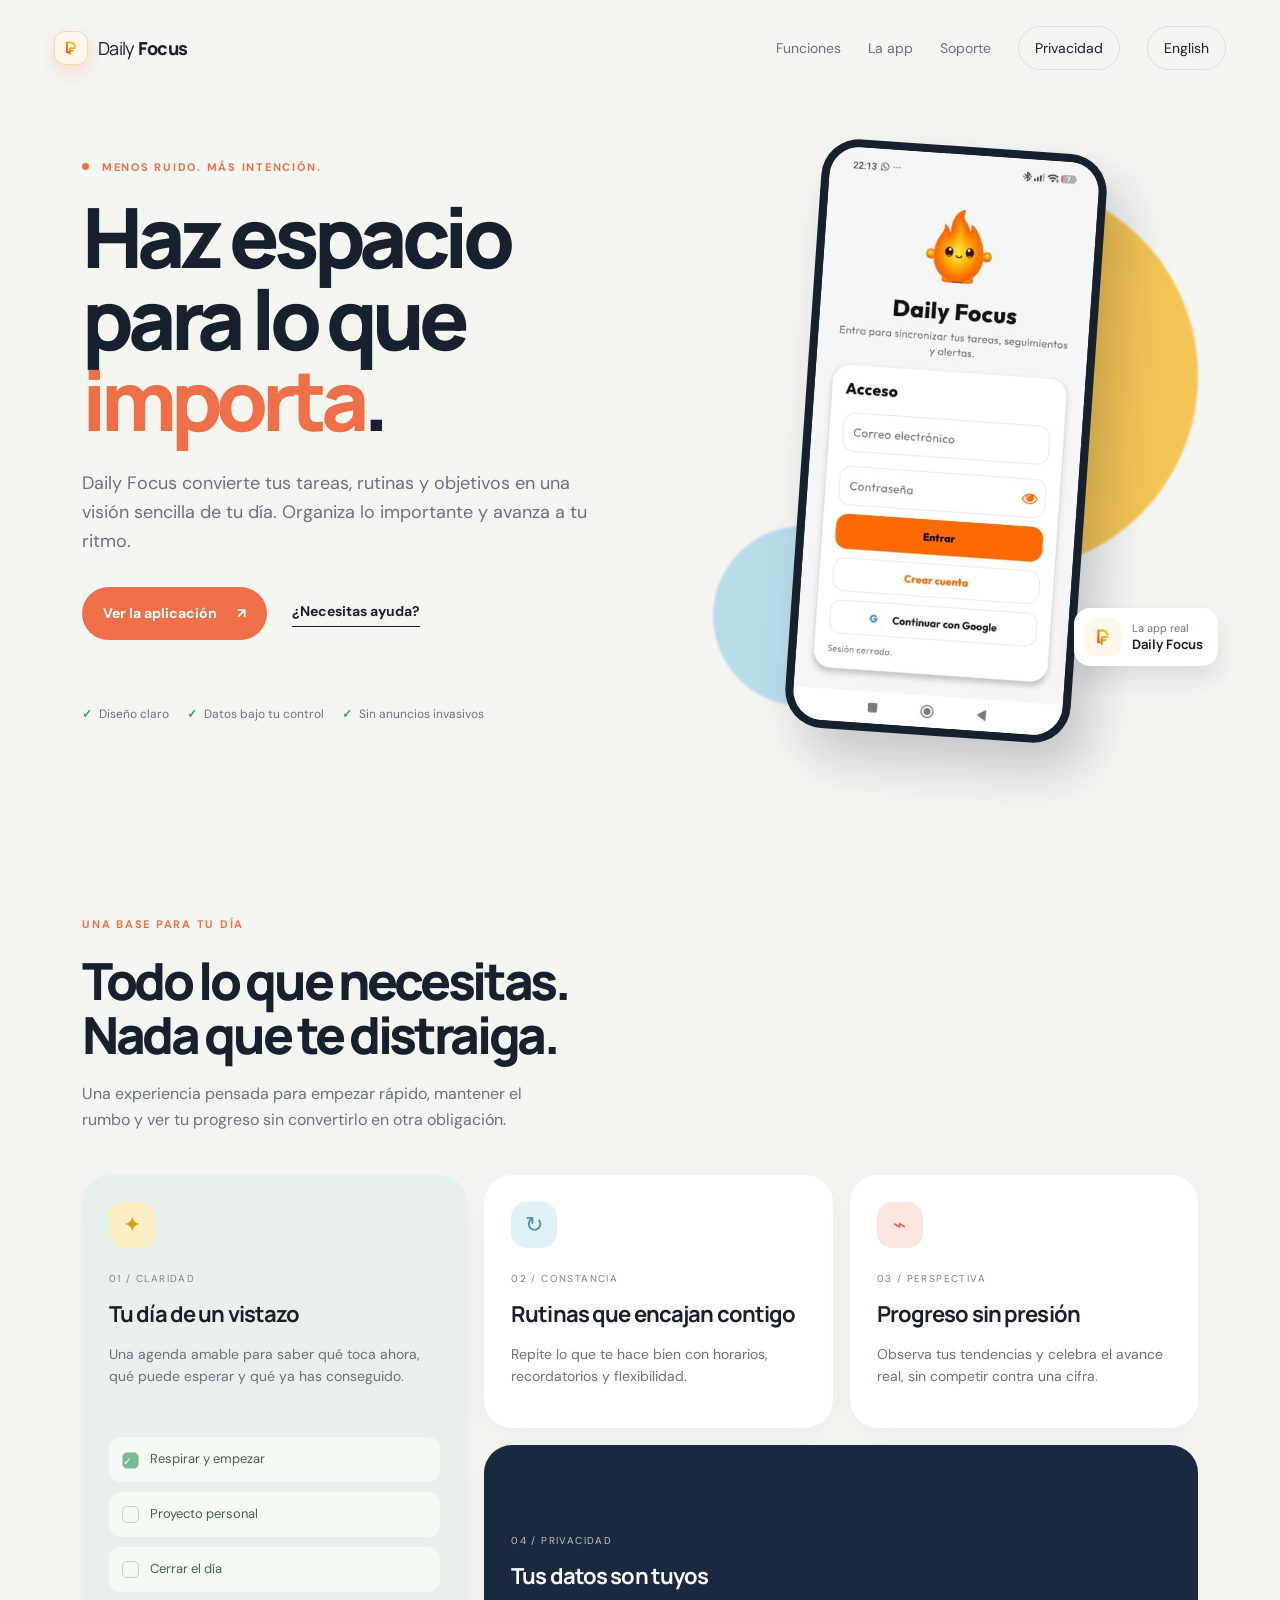
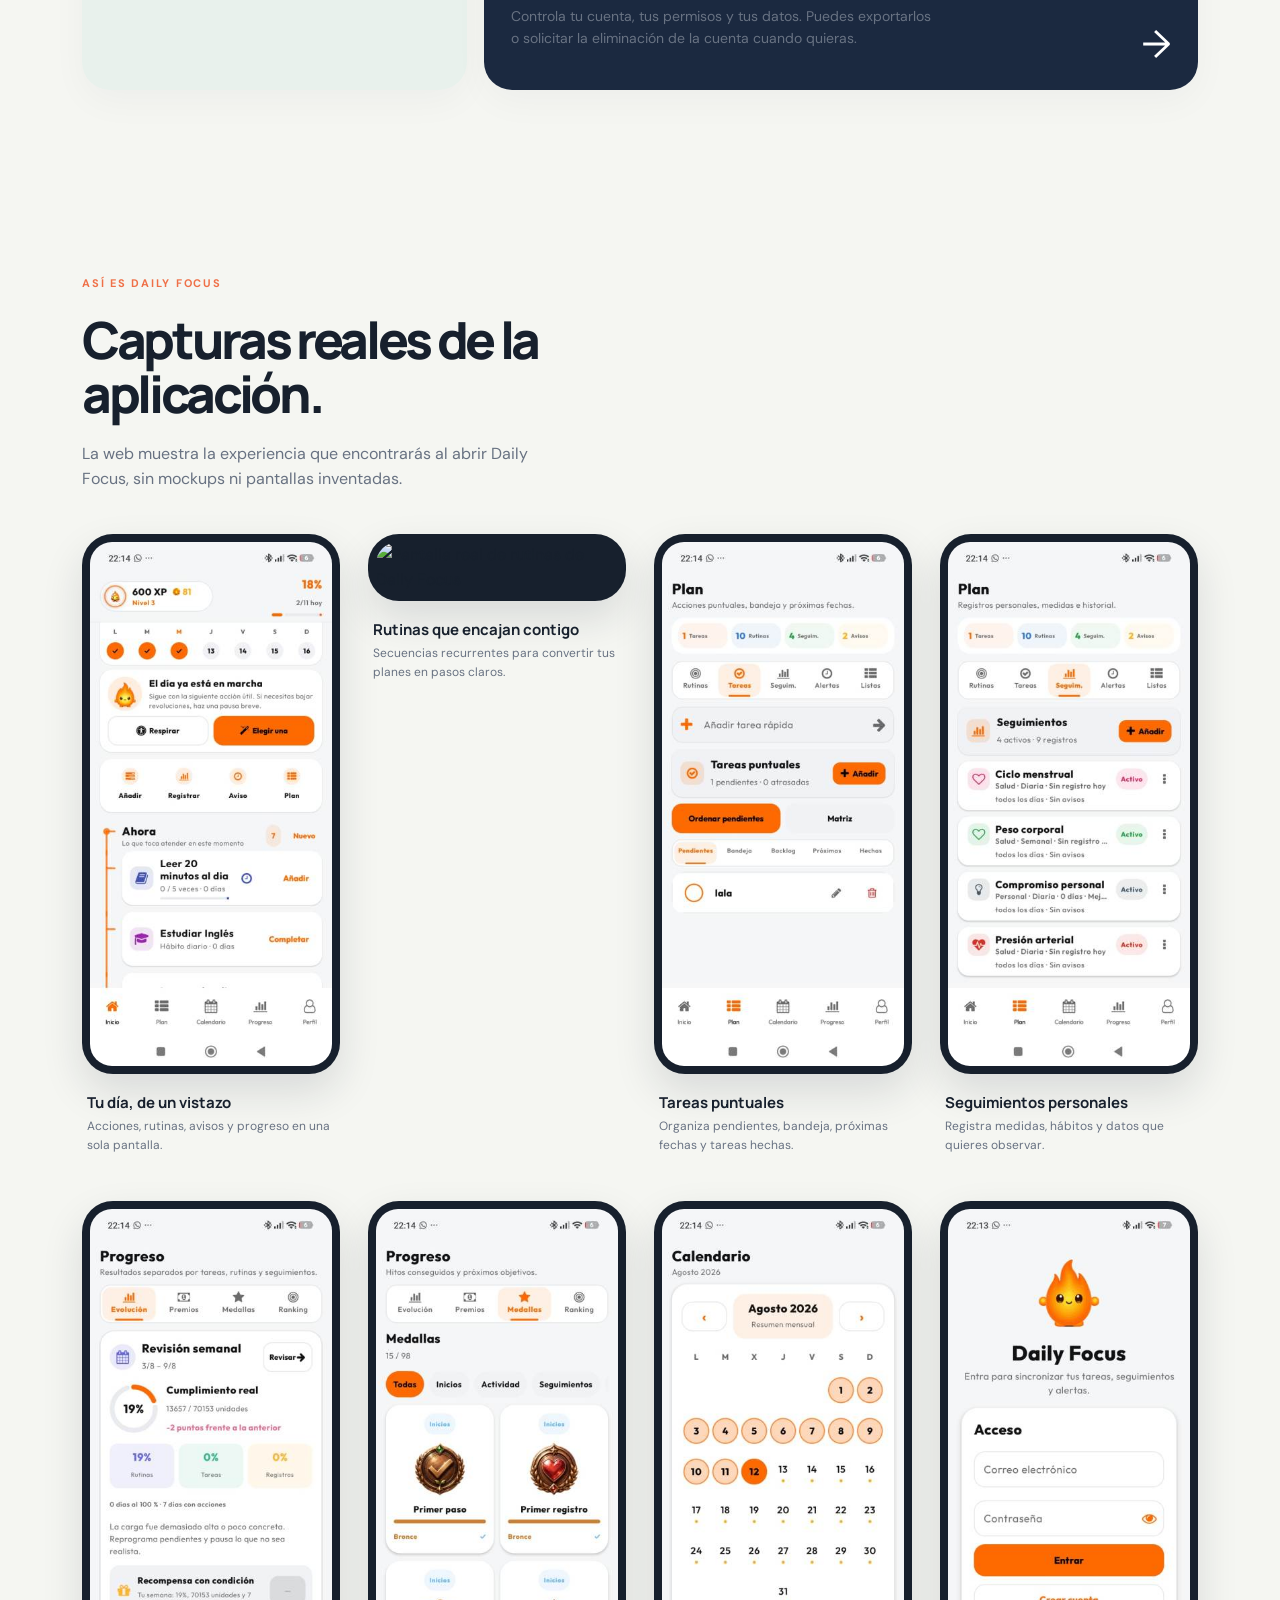
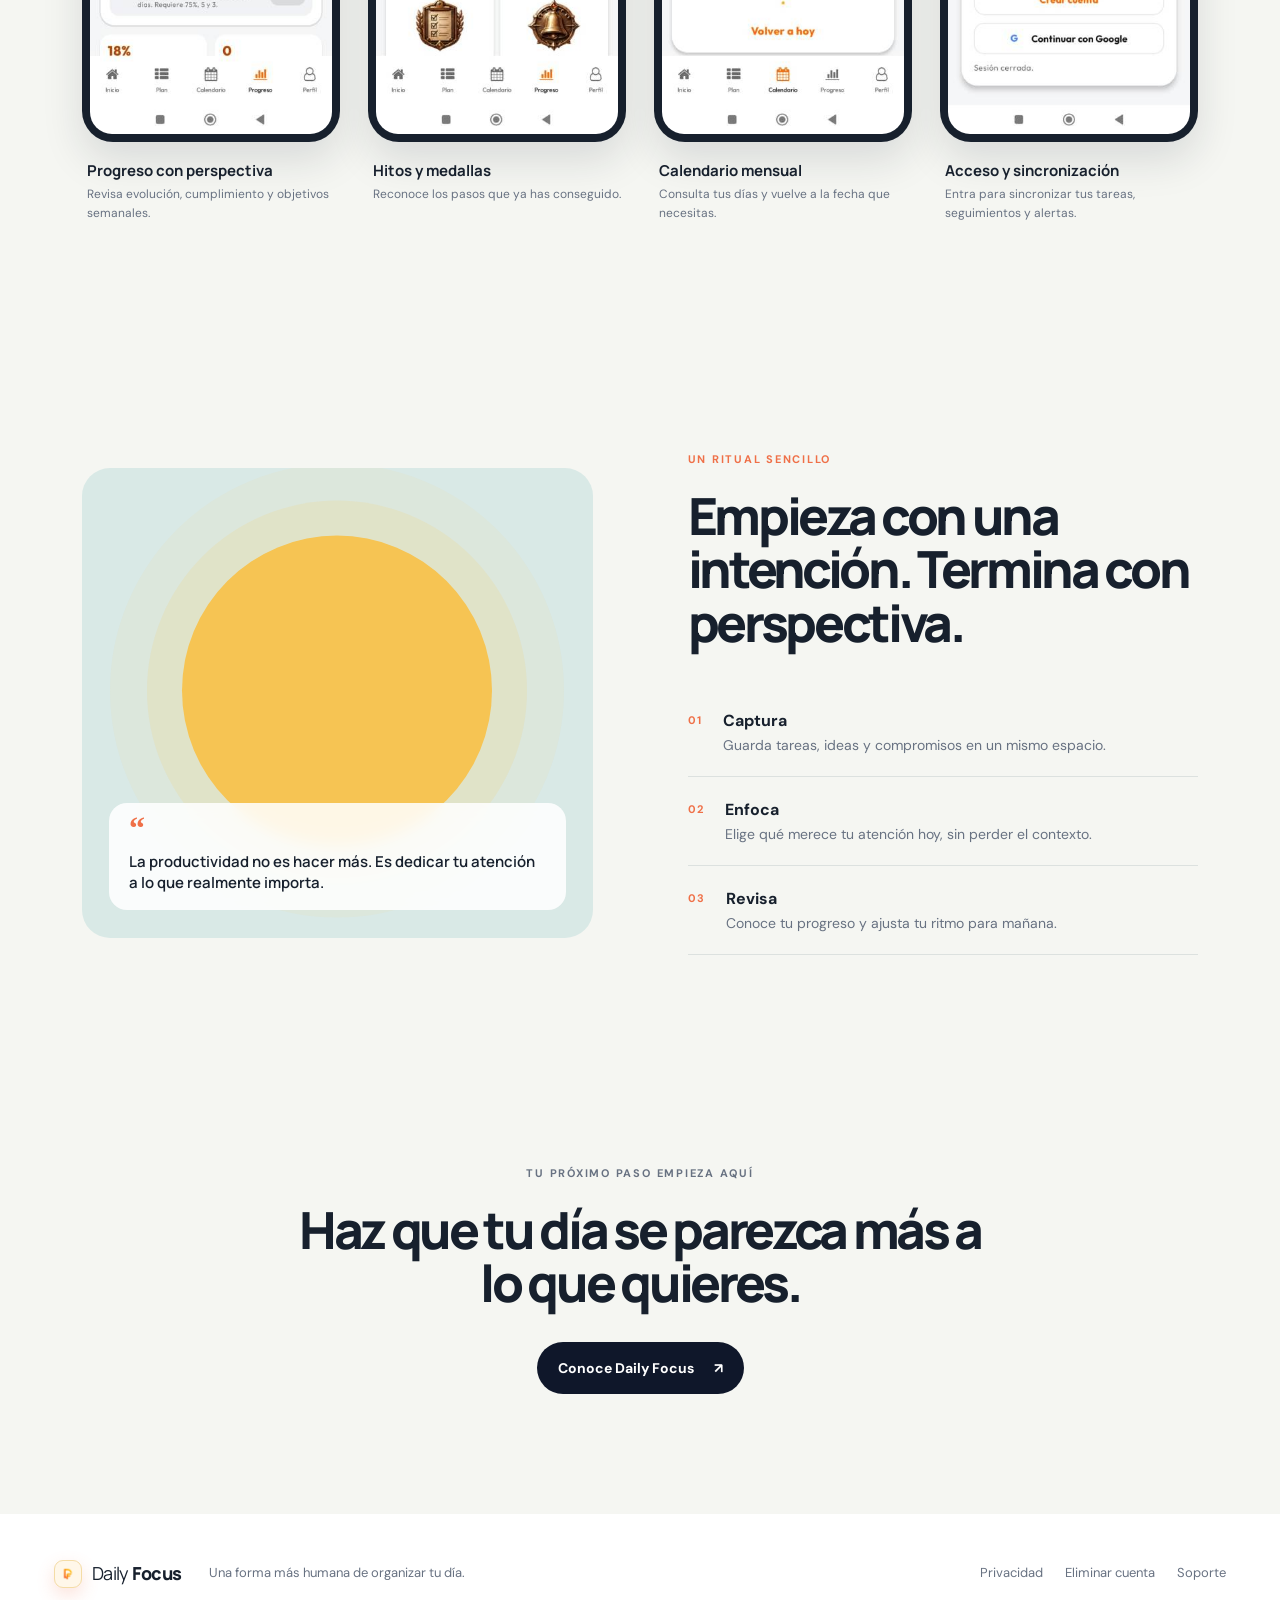
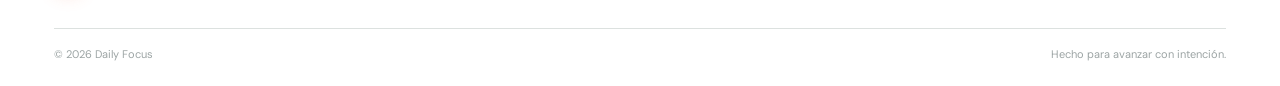
==== commit 5924ab54: "Add English language links" ====
--- a/index.html
+++ b/index.html
@@ -1,4 +1,4 @@
-<!doctype html><html lang="es"><head><meta charset="utf-8"><meta name="viewport" content="width=device-width, initial-scale=1"><meta name="description" content="Daily Focus convierte tus tareas, rutinas y objetivos en un día claro."><meta name="theme-color" content="#fff7e9"><title>Daily Focus | Tu día, con intención</title><link rel="stylesheet" href="styles.css"><script defer src="script.js"></script></head><body><header class="site-header"><a class="brand" href="index.html" aria-label="Daily Focus, inicio"><span class="brand-mark real-mark"><img src="assets/dailyfocus-icon.png" alt=""></span><span>Daily <strong>Focus</strong></span></a><button class="menu-toggle" type="button" aria-expanded="false" aria-controls="main-nav">Menú</button><nav id="main-nav" class="nav-links" aria-label="Navegación principal"><a href="#features">Funciones</a><a href="#screens">La app</a><a href="support.html">Soporte</a><a class="nav-cta" href="privacy.html">Privacidad</a></nav></header><main><section class="hero section-shell"><div class="hero-copy reveal"><p class="eyebrow"><span class="eyebrow-dot"></span> Menos ruido. Más intención.</p><h1>Haz espacio para lo que <em>importa</em>.</h1><p class="hero-lede">Daily Focus convierte tus tareas, rutinas y objetivos en una visión sencilla de tu día. Organiza lo importante y avanza a tu ritmo.</p><div class="hero-actions"><a class="button button-primary" href="#screens">Ver la aplicación <span aria-hidden="true">↗</span></a><a class="text-link" href="support.html">¿Necesitas ayuda?</a></div><div class="trust-row"><span><b>✓</b> Diseño claro</span><span><b>✓</b> Datos bajo tu control</span><span><b>✓</b> Sin anuncios invasivos</span></div></div><div class="hero-visual real-hero reveal reveal-delay"><div class="orb orb-one"></div><div class="orb orb-two"></div><div class="real-device"><img src="assets/dailyfocus-login-real.jpg" alt="Pantalla real de acceso de Daily Focus"></div><div class="real-badge"><img src="assets/dailyfocus-icon.png" alt=""><span>La app real<br><strong>Daily Focus</strong></span></div></div></section><section id="features" class="section-shell section-block"><div class="section-heading reveal"><p class="eyebrow">Una base para tu día</p><h2>Todo lo que necesitas. Nada que te distraiga.</h2><p>Una experiencia pensada para empezar rápido, mantener el rumbo y ver tu progreso sin convertirlo en otra obligación.</p></div><div class="feature-grid"><article class="feature-card feature-card-tall reveal"><span class="feature-icon icon-sun">✦</span><p class="card-kicker">01 / Claridad</p><h3>Tu día de un vistazo</h3><p>Una agenda amable para saber qué toca ahora, qué puede esperar y qué ya has conseguido.</p><div class="mini-agenda"><span><i class="mini-check">✓</i> Respirar y empezar</span><span><i></i> Proyecto personal</span><span><i></i> Cerrar el día</span></div></article><article class="feature-card reveal"><span class="feature-icon icon-blue">↻</span><p class="card-kicker">02 / Constancia</p><h3>Rutinas que encajan contigo</h3><p>Repite lo que te hace bien con horarios, recordatorios y flexibilidad.</p></article><article class="feature-card reveal"><span class="feature-icon icon-coral">⌁</span><p class="card-kicker">03 / Perspectiva</p><h3>Progreso sin presión</h3><p>Observa tus tendencias y celebra el avance real, sin competir contra una cifra.</p></article><article class="feature-card feature-card-wide reveal"><div><p class="card-kicker">04 / Privacidad</p><h3>Tus datos son tuyos</h3><p>Controla tu cuenta, tus permisos y tus datos. Puedes exportarlos o solicitar la eliminación de la cuenta cuando quieras.</p></div><a class="arrow-link" href="privacy.html" aria-label="Leer la política de privacidad">→</a></article></div></section><section id="screens" class="screens-section section-shell"><div class="section-heading reveal"><p class="eyebrow">Así es Daily Focus</p><h2>Capturas reales de la aplicación.</h2><p>La web muestra la experiencia que encontrarás al abrir Daily Focus, sin mockups ni pantallas inventadas.</p></div><div class="screen-gallery">
+<!doctype html><html lang="es"><head><meta charset="utf-8"><meta name="viewport" content="width=device-width, initial-scale=1"><meta name="description" content="Daily Focus convierte tus tareas, rutinas y objetivos en un día claro."><meta name="theme-color" content="#fff7e9"><title>Daily Focus | Tu día, con intención</title><link rel="stylesheet" href="styles.css"><script defer src="script.js"></script></head><body><header class="site-header"><a class="brand" href="index.html" aria-label="Daily Focus, inicio"><span class="brand-mark real-mark"><img src="assets/dailyfocus-icon.png" alt=""></span><span>Daily <strong>Focus</strong></span></a><button class="menu-toggle" type="button" aria-expanded="false" aria-controls="main-nav">Menú</button><nav id="main-nav" class="nav-links" aria-label="Navegación principal"><a href="#features">Funciones</a><a href="#screens">La app</a><a href="support.html">Soporte</a><a class="nav-cta" href="privacy.html">Privacidad</a><a class="nav-cta" href="en/index.html">English</a></nav></header><main><section class="hero section-shell"><div class="hero-copy reveal"><p class="eyebrow"><span class="eyebrow-dot"></span> Menos ruido. Más intención.</p><h1>Haz espacio para lo que <em>importa</em>.</h1><p class="hero-lede">Daily Focus convierte tus tareas, rutinas y objetivos en una visión sencilla de tu día. Organiza lo importante y avanza a tu ritmo.</p><div class="hero-actions"><a class="button button-primary" href="#screens">Ver la aplicación <span aria-hidden="true">↗</span></a><a class="text-link" href="support.html">¿Necesitas ayuda?</a></div><div class="trust-row"><span><b>✓</b> Diseño claro</span><span><b>✓</b> Datos bajo tu control</span><span><b>✓</b> Sin anuncios invasivos</span></div></div><div class="hero-visual real-hero reveal reveal-delay"><div class="orb orb-one"></div><div class="orb orb-two"></div><div class="real-device"><img src="assets/dailyfocus-login-real.jpg" alt="Pantalla real de acceso de Daily Focus"></div><div class="real-badge"><img src="assets/dailyfocus-icon.png" alt=""><span>La app real<br><strong>Daily Focus</strong></span></div></div></section><section id="features" class="section-shell section-block"><div class="section-heading reveal"><p class="eyebrow">Una base para tu día</p><h2>Todo lo que necesitas. Nada que te distraiga.</h2><p>Una experiencia pensada para empezar rápido, mantener el rumbo y ver tu progreso sin convertirlo en otra obligación.</p></div><div class="feature-grid"><article class="feature-card feature-card-tall reveal"><span class="feature-icon icon-sun">✦</span><p class="card-kicker">01 / Claridad</p><h3>Tu día de un vistazo</h3><p>Una agenda amable para saber qué toca ahora, qué puede esperar y qué ya has conseguido.</p><div class="mini-agenda"><span><i class="mini-check">✓</i> Respirar y empezar</span><span><i></i> Proyecto personal</span><span><i></i> Cerrar el día</span></div></article><article class="feature-card reveal"><span class="feature-icon icon-blue">↻</span><p class="card-kicker">02 / Constancia</p><h3>Rutinas que encajan contigo</h3><p>Repite lo que te hace bien con horarios, recordatorios y flexibilidad.</p></article><article class="feature-card reveal"><span class="feature-icon icon-coral">⌁</span><p class="card-kicker">03 / Perspectiva</p><h3>Progreso sin presión</h3><p>Observa tus tendencias y celebra el avance real, sin competir contra una cifra.</p></article><article class="feature-card feature-card-wide reveal"><div><p class="card-kicker">04 / Privacidad</p><h3>Tus datos son tuyos</h3><p>Controla tu cuenta, tus permisos y tus datos. Puedes exportarlos o solicitar la eliminación de la cuenta cuando quieras.</p></div><a class="arrow-link" href="privacy.html" aria-label="Leer la política de privacidad">→</a></article></div></section><section id="screens" class="screens-section section-shell"><div class="section-heading reveal"><p class="eyebrow">Así es Daily Focus</p><h2>Capturas reales de la aplicación.</h2><p>La web muestra la experiencia que encontrarás al abrir Daily Focus, sin mockups ni pantallas inventadas.</p></div><div class="screen-gallery">
 <figure class="screen-shot reveal"><div class="screen-frame"><img src="assets/dailyfocus-home-real.jpg" alt="Pantalla real de inicio de Daily Focus"></div><figcaption><strong>Tu día, de un vistazo</strong><span>Acciones, rutinas, avisos y progreso en una sola pantalla.</span></figcaption></figure>
 <figure class="screen-shot reveal"><div class="screen-frame"><img src="assets/dailyfocus-routines-real.jpg" alt="Pantalla real de rutinas de Daily Focus"></div><figcaption><strong>Rutinas que encajan contigo</strong><span>Secuencias recurrentes para convertir tus planes en pasos claros.</span></figcaption></figure>
 <figure class="screen-shot reveal"><div class="screen-frame"><img src="assets/dailyfocus-tasks-real.jpg" alt="Pantalla real de tareas de Daily Focus"></div><figcaption><strong>Tareas puntuales</strong><span>Organiza pendientes, bandeja, próximas fechas y tareas hechas.</span></figcaption></figure>
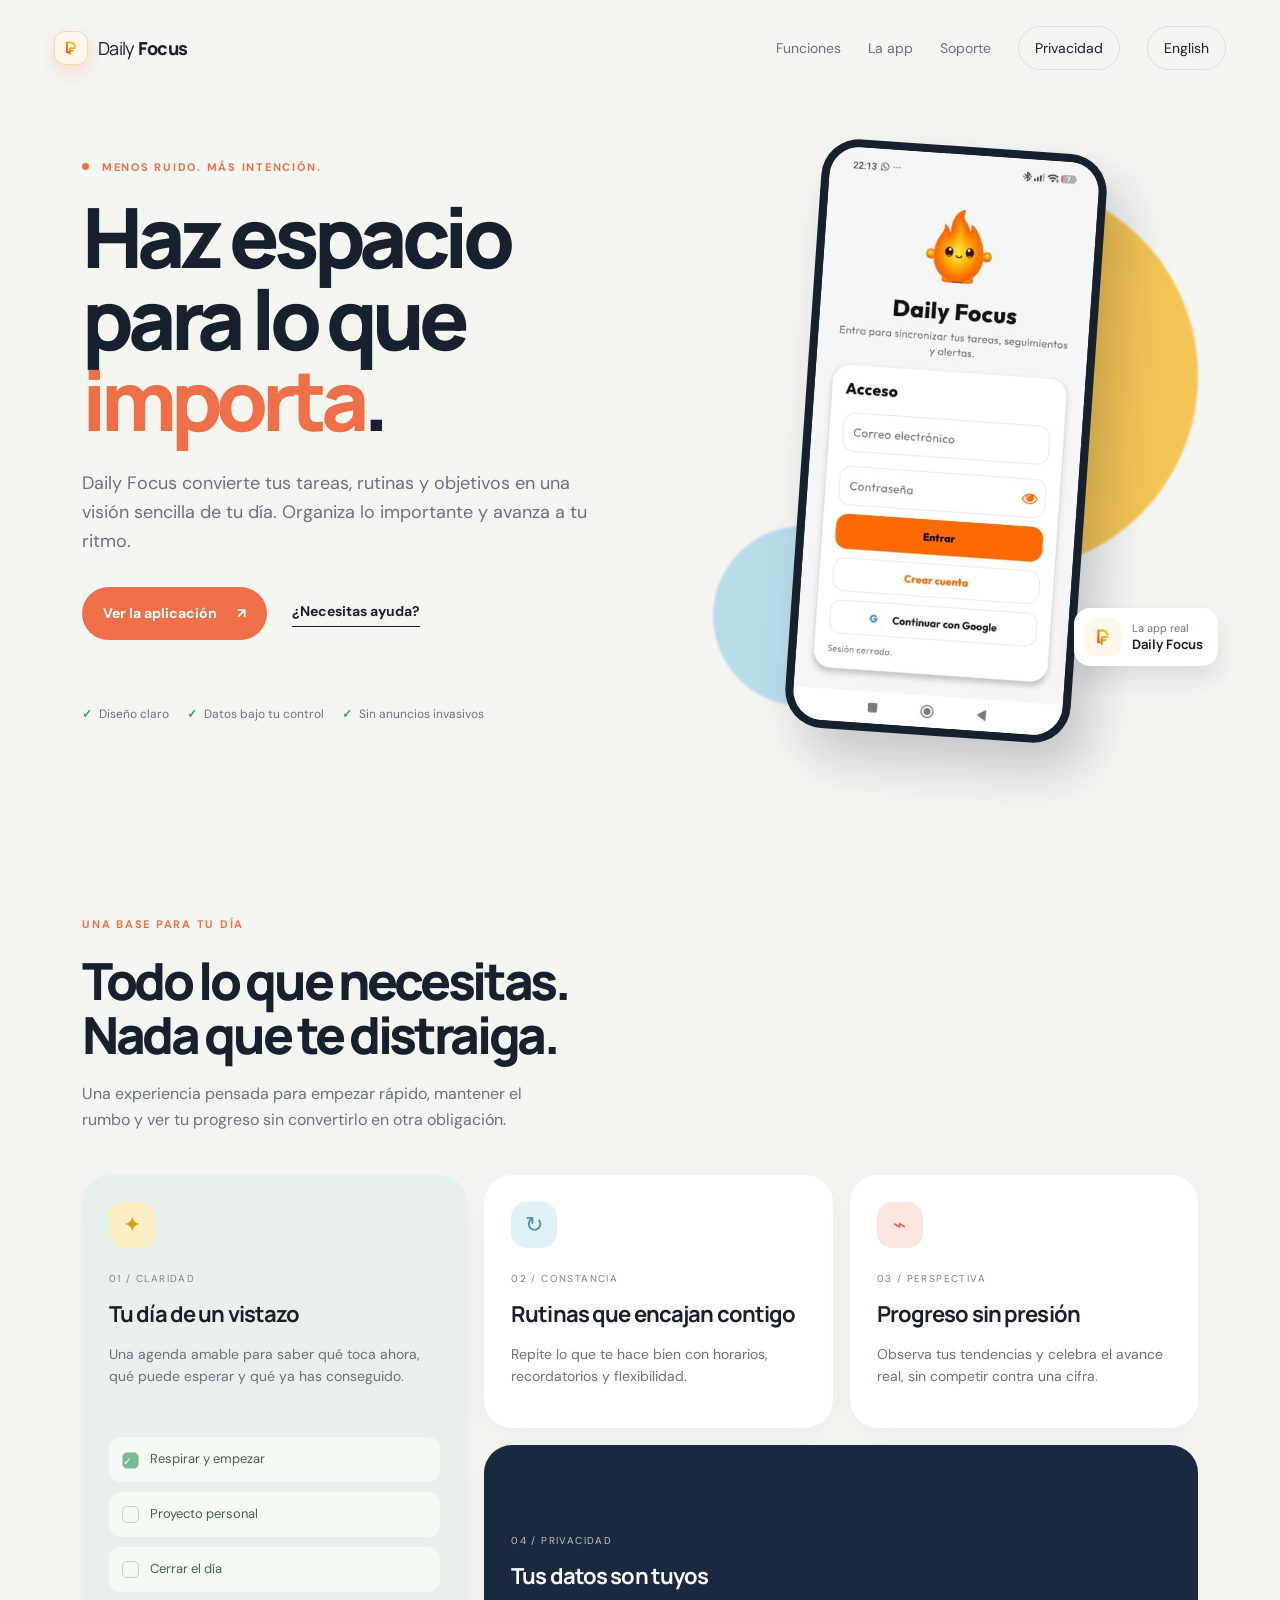
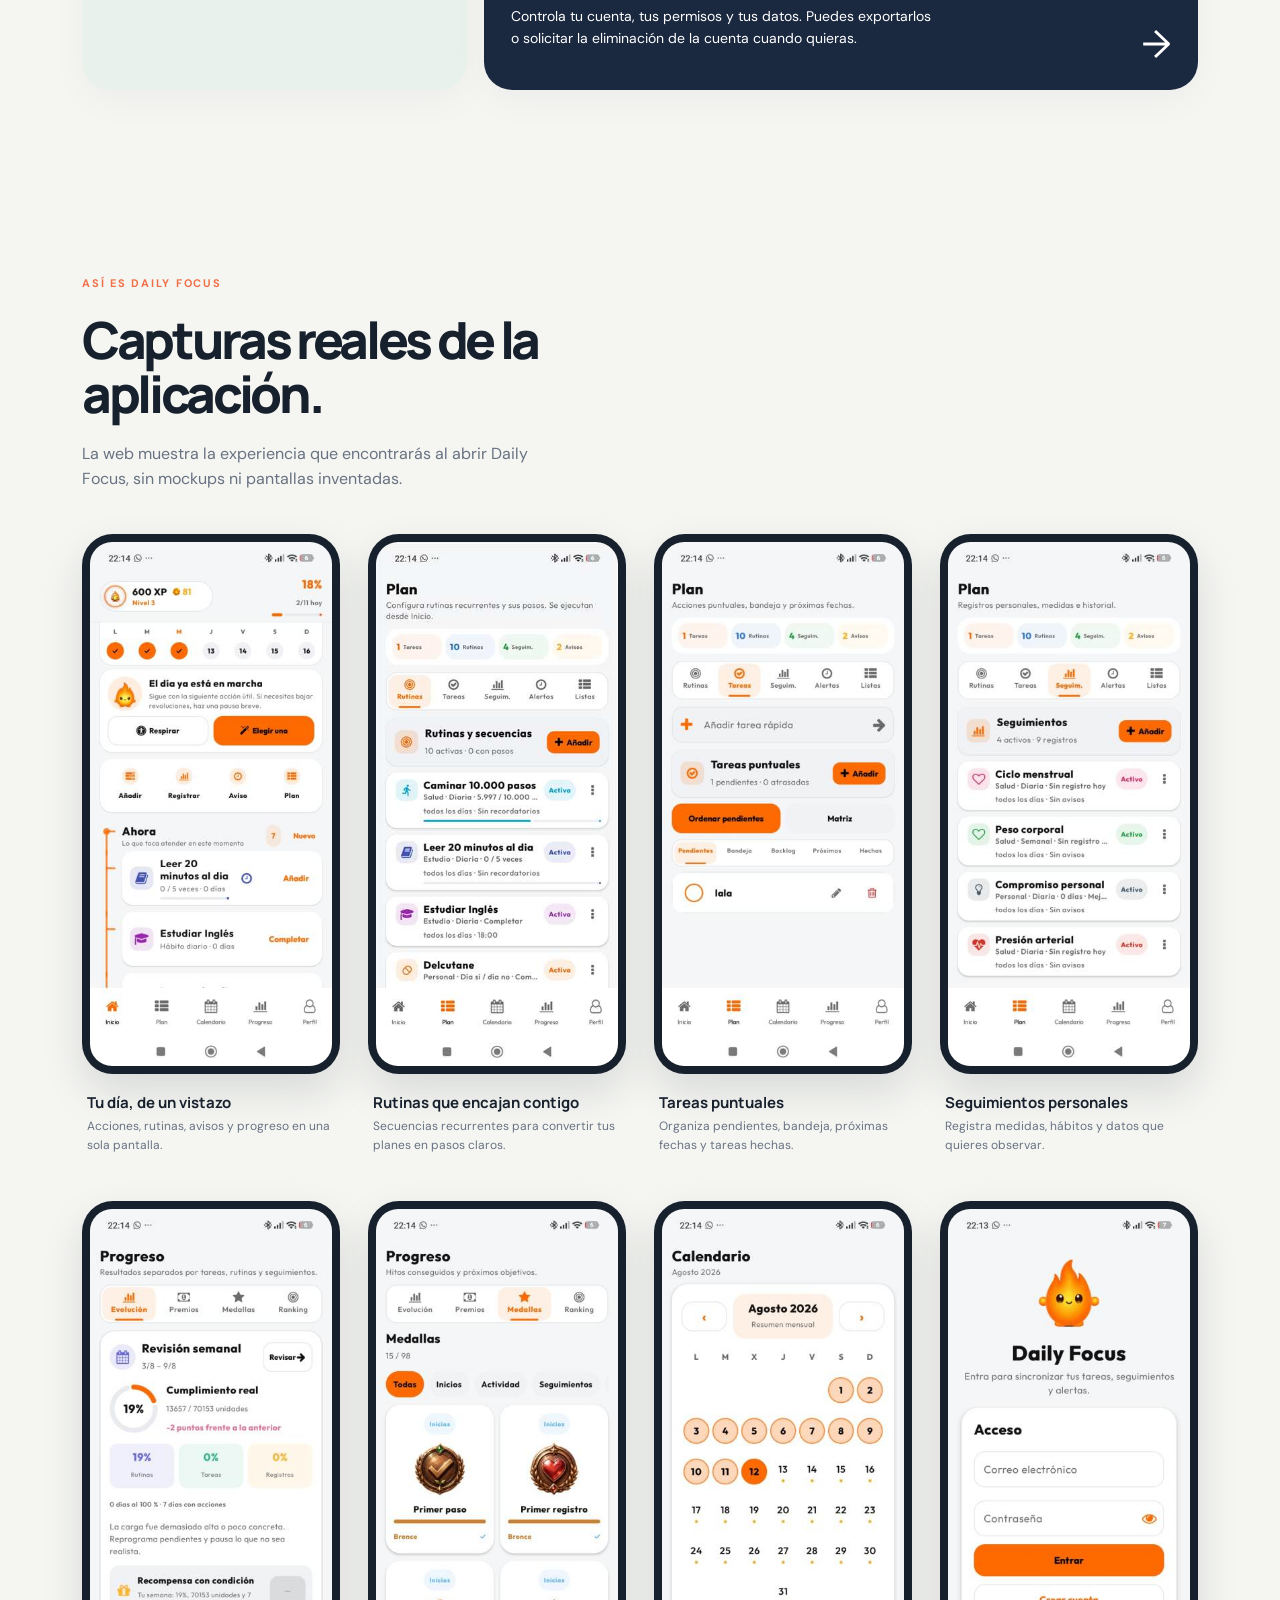
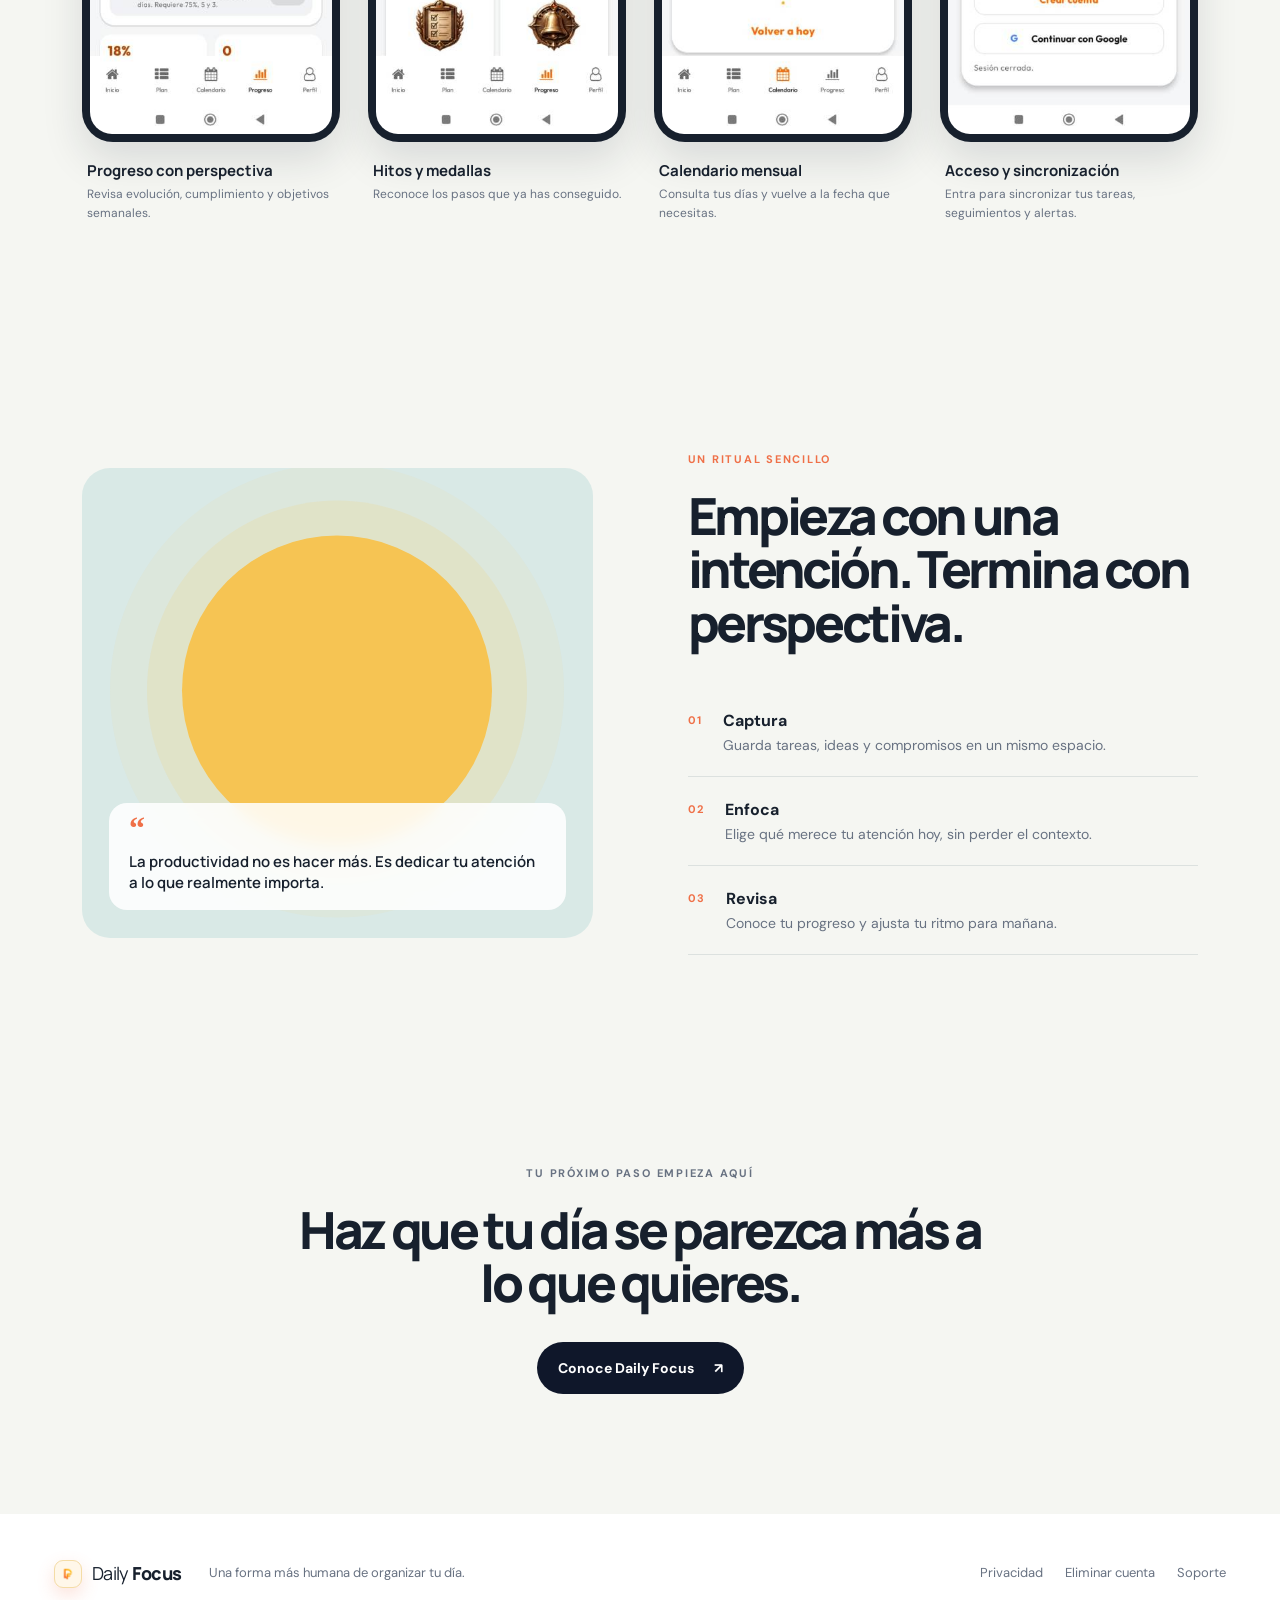
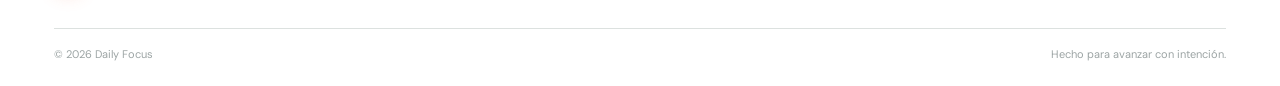
==== commit cc8cabfd: "Replace cached routines screenshot asset" ====
--- a/index.html
+++ b/index.html
@@ -1,6 +1,6 @@
 <!doctype html><html lang="es"><head><meta charset="utf-8"><meta name="viewport" content="width=device-width, initial-scale=1"><meta name="description" content="Daily Focus convierte tus tareas, rutinas y objetivos en un día claro."><meta name="theme-color" content="#fff7e9"><title>Daily Focus | Tu día, con intención</title><link rel="stylesheet" href="styles.css"><script defer src="script.js"></script></head><body><header class="site-header"><a class="brand" href="index.html" aria-label="Daily Focus, inicio"><span class="brand-mark real-mark"><img src="assets/dailyfocus-icon.png" alt=""></span><span>Daily <strong>Focus</strong></span></a><button class="menu-toggle" type="button" aria-expanded="false" aria-controls="main-nav">Menú</button><nav id="main-nav" class="nav-links" aria-label="Navegación principal"><a href="#features">Funciones</a><a href="#screens">La app</a><a href="support.html">Soporte</a><a class="nav-cta" href="privacy.html">Privacidad</a><a class="nav-cta" href="en/index.html">English</a></nav></header><main><section class="hero section-shell"><div class="hero-copy reveal"><p class="eyebrow"><span class="eyebrow-dot"></span> Menos ruido. Más intención.</p><h1>Haz espacio para lo que <em>importa</em>.</h1><p class="hero-lede">Daily Focus convierte tus tareas, rutinas y objetivos en una visión sencilla de tu día. Organiza lo importante y avanza a tu ritmo.</p><div class="hero-actions"><a class="button button-primary" href="#screens">Ver la aplicación <span aria-hidden="true">↗</span></a><a class="text-link" href="support.html">¿Necesitas ayuda?</a></div><div class="trust-row"><span><b>✓</b> Diseño claro</span><span><b>✓</b> Datos bajo tu control</span><span><b>✓</b> Sin anuncios invasivos</span></div></div><div class="hero-visual real-hero reveal reveal-delay"><div class="orb orb-one"></div><div class="orb orb-two"></div><div class="real-device"><img src="assets/dailyfocus-login-real.jpg" alt="Pantalla real de acceso de Daily Focus"></div><div class="real-badge"><img src="assets/dailyfocus-icon.png" alt=""><span>La app real<br><strong>Daily Focus</strong></span></div></div></section><section id="features" class="section-shell section-block"><div class="section-heading reveal"><p class="eyebrow">Una base para tu día</p><h2>Todo lo que necesitas. Nada que te distraiga.</h2><p>Una experiencia pensada para empezar rápido, mantener el rumbo y ver tu progreso sin convertirlo en otra obligación.</p></div><div class="feature-grid"><article class="feature-card feature-card-tall reveal"><span class="feature-icon icon-sun">✦</span><p class="card-kicker">01 / Claridad</p><h3>Tu día de un vistazo</h3><p>Una agenda amable para saber qué toca ahora, qué puede esperar y qué ya has conseguido.</p><div class="mini-agenda"><span><i class="mini-check">✓</i> Respirar y empezar</span><span><i></i> Proyecto personal</span><span><i></i> Cerrar el día</span></div></article><article class="feature-card reveal"><span class="feature-icon icon-blue">↻</span><p class="card-kicker">02 / Constancia</p><h3>Rutinas que encajan contigo</h3><p>Repite lo que te hace bien con horarios, recordatorios y flexibilidad.</p></article><article class="feature-card reveal"><span class="feature-icon icon-coral">⌁</span><p class="card-kicker">03 / Perspectiva</p><h3>Progreso sin presión</h3><p>Observa tus tendencias y celebra el avance real, sin competir contra una cifra.</p></article><article class="feature-card feature-card-wide reveal"><div><p class="card-kicker">04 / Privacidad</p><h3>Tus datos son tuyos</h3><p>Controla tu cuenta, tus permisos y tus datos. Puedes exportarlos o solicitar la eliminación de la cuenta cuando quieras.</p></div><a class="arrow-link" href="privacy.html" aria-label="Leer la política de privacidad">→</a></article></div></section><section id="screens" class="screens-section section-shell"><div class="section-heading reveal"><p class="eyebrow">Así es Daily Focus</p><h2>Capturas reales de la aplicación.</h2><p>La web muestra la experiencia que encontrarás al abrir Daily Focus, sin mockups ni pantallas inventadas.</p></div><div class="screen-gallery">
 <figure class="screen-shot reveal"><div class="screen-frame"><img src="assets/dailyfocus-home-real.jpg" alt="Pantalla real de inicio de Daily Focus"></div><figcaption><strong>Tu día, de un vistazo</strong><span>Acciones, rutinas, avisos y progreso en una sola pantalla.</span></figcaption></figure>
-<figure class="screen-shot reveal"><div class="screen-frame"><img src="assets/dailyfocus-routines-real.jpg" alt="Pantalla real de rutinas de Daily Focus"></div><figcaption><strong>Rutinas que encajan contigo</strong><span>Secuencias recurrentes para convertir tus planes en pasos claros.</span></figcaption></figure>
+<figure class="screen-shot reveal"><div class="screen-frame"><img src="assets/dailyfocus-routines-real-v2.jpg" alt="Pantalla real de rutinas de Daily Focus"></div><figcaption><strong>Rutinas que encajan contigo</strong><span>Secuencias recurrentes para convertir tus planes en pasos claros.</span></figcaption></figure>
 <figure class="screen-shot reveal"><div class="screen-frame"><img src="assets/dailyfocus-tasks-real.jpg" alt="Pantalla real de tareas de Daily Focus"></div><figcaption><strong>Tareas puntuales</strong><span>Organiza pendientes, bandeja, próximas fechas y tareas hechas.</span></figcaption></figure>
 <figure class="screen-shot reveal"><div class="screen-frame"><img src="assets/dailyfocus-tracking-real.jpg" alt="Pantalla real de seguimientos de Daily Focus"></div><figcaption><strong>Seguimientos personales</strong><span>Registra medidas, hábitos y datos que quieres observar.</span></figcaption></figure>
 <figure class="screen-shot reveal"><div class="screen-frame"><img src="assets/dailyfocus-progress-real.jpg" alt="Pantalla real de progreso de Daily Focus"></div><figcaption><strong>Progreso con perspectiva</strong><span>Revisa evolución, cumplimiento y objetivos semanales.</span></figcaption></figure>
--- a/styles.css
+++ b/styles.css
@@ -1 +1 @@
-@import url('https://fonts.googleapis.com/css2?family=DM+Sans:wght@400;500;600;700&family=Manrope:wght@600;700;800&display=swap');:root{--ink:#17202d;--muted:#687282;--paper:#f5f6f2;--white:#fff;--navy:#0f172a;--orange:#ef7048;--yellow:#f6c453;--blue:#b9dceb;--line:#dce1df;--radius:28px}*{box-sizing:border-box}html{scroll-behavior:smooth}body{margin:0;background:var(--paper);color:var(--ink);font-family:'DM Sans',sans-serif;line-height:1.6}a{color:inherit;text-decoration:none}button{font:inherit}.site-header{max-width:1240px;margin:auto;padding:26px 34px;display:flex;align-items:center;justify-content:space-between;gap:24px}.brand{display:inline-flex;align-items:center;gap:10px;font-family:Manrope,sans-serif;font-size:18px;letter-spacing:-.04em}.brand strong{font-weight:800}.brand-mark{width:34px;height:34px;display:grid;place-items:center;background:var(--orange);border-radius:11px;box-shadow:0 7px 18px #ef704833}.brand-mark svg{width:24px;height:24px;fill:none;stroke:#fff;stroke-width:3;stroke-linecap:round;stroke-linejoin:round}.brand-mark.small{width:28px;height:28px;border-radius:9px}.brand-mark.small svg{width:20px;height:20px}.nav-links{display:flex;align-items:center;gap:27px;font-size:14px;color:var(--muted)}.nav-links a:hover,.footer-links a:hover,.text-link:hover{color:var(--orange)}.nav-cta{padding:10px 16px;border:1px solid var(--line);border-radius:999px;color:var(--ink)!important}.menu-toggle{display:none;border:1px solid var(--line);background:transparent;border-radius:9px;padding:8px 12px}.section-shell{max-width:1172px;margin:auto;padding-left:28px;padding-right:28px}.hero{min-height:690px;display:grid;grid-template-columns:1fr .9fr;align-items:center;gap:50px;padding-top:50px;padding-bottom:80px}.eyebrow{margin:0 0 20px;color:var(--orange);font-size:11px;font-weight:700;letter-spacing:.16em;text-transform:uppercase}.eyebrow-dot{display:inline-block;width:7px;height:7px;border-radius:50%;background:var(--orange);margin:0 8px 1px 0}.hero h1{max-width:650px;margin:0;font:800 clamp(3.5rem,6.5vw,6rem)/.98 Manrope,sans-serif;letter-spacing:-.075em}.hero h1 em{font-style:normal;color:var(--orange)}.hero-lede{max-width:510px;color:var(--muted);font-size:18px;margin:28px 0 32px}.hero-actions{display:flex;align-items:center;gap:25px}.button{display:inline-flex;align-items:center;gap:20px;padding:15px 21px;border-radius:999px;font-weight:700;font-size:14px;transition:transform .2s,box-shadow .2s}.button:hover{transform:translateY(-2px);box-shadow:0 12px 25px #1e293b18}.button-primary{color:#fff;background:var(--orange)}.button-dark{color:#fff;background:var(--navy)}.text-link{font-weight:700;font-size:14px;border-bottom:1px solid var(--ink);padding-bottom:3px}.trust-row{display:flex;gap:18px;margin-top:65px;color:var(--muted);font-size:12px}.trust-row b{color:#3d9b77;margin-right:4px}.hero-visual{position:relative;min-height:510px;display:grid;place-items:center}.orb{position:absolute;border-radius:50%;filter:blur(1px)}.orb-one{width:390px;height:390px;background:#f4c554;right:0;top:35px}.orb-two{width:180px;height:180px;background:#b9dceb;left:4%;bottom:30px}.phone{position:relative;width:280px;height:555px;padding:10px;border-radius:38px;background:var(--navy);box-shadow:20px 28px 50px #0f172a35;transform:rotate(5deg);z-index:1}.phone-speaker{position:absolute;z-index:2;top:17px;left:50%;width:74px;height:5px;border-radius:10px;transform:translateX(-50%);background:#243047}.phone-screen{height:100%;padding:38px 17px 16px;border-radius:29px;background:#f7f7f4;overflow:hidden}.app-topline,.phone-section,.task,.bottom-nav{display:flex;align-items:center;justify-content:space-between}.app-topline{color:#899198;font-size:9px;font-weight:800;letter-spacing:.12em}.avatar{display:grid;place-items:center;width:25px;height:25px;border-radius:50%;background:var(--orange);color:#fff;font-size:9px}.phone-greeting{font:700 18px Manrope,sans-serif;margin:21px 0}.focus-card{padding:18px;border-radius:20px;background:#1b2940;color:#fff;box-shadow:0 10px 20px #17202d20}.tiny-label{display:block;font-size:8px;color:#9eabb9;letter-spacing:.1em}.focus-card strong{display:block;font:700 18px Manrope;margin:12px 0}.focus-card small{display:block;color:#aab6c5;font-size:9px;margin-top:9px}.progress{height:5px;background:#34445d;border-radius:9px}.progress i{display:block;width:66%;height:100%;background:var(--yellow);border-radius:9px}.phone-section{margin:23px 0 10px;font-size:11px;font-weight:700}.phone-section small{color:#939ba5;font-size:9px;font-weight:400}.task{padding:14px 2px;border-bottom:1px solid #e7e8e5;gap:7px;font-size:10px}.task b{color:#a0a7ad;font-size:8px;font-weight:400}.check{width:17px;height:17px;border:1.5px solid #c9ced0;border-radius:6px;flex:none}.task.done{color:#9ca2a5;text-decoration:line-through}.task.done .check{display:grid;place-items:center;background:#6fc095;border-color:#6fc095;color:#fff;text-decoration:none;font-size:10px}.bottom-nav{margin-top:24px;color:#9fa6aa;text-align:center;font-size:14px}.bottom-nav span{display:grid;place-items:center;gap:2px}.bottom-nav small{font-size:7px}.bottom-nav .active{color:var(--orange)}.section-block{padding-top:100px;padding-bottom:120px}.section-heading{max-width:600px;margin-bottom:42px}.section-heading h2,.split-copy h2,.closing h2{margin:0;font:800 clamp(2.3rem,4vw,4rem)/1.05 Manrope,sans-serif;letter-spacing:-.065em}.section-heading>p:last-child{color:var(--muted);max-width:480px;margin-top:20px}.feature-grid{display:grid;grid-template-columns:1.05fr .95fr .95fr;gap:17px}.feature-card{min-height:245px;padding:27px;border-radius:var(--radius);background:#fff;box-shadow:0 12px 36px #1b294009}.feature-card-tall{grid-row:span 2;min-height:510px;background:#e8f1ec}.feature-card-wide{grid-column:2 / 4;display:flex;justify-content:space-between;align-items:end;background:#1b2940;color:#fff}.feature-card-wide .card-kicker{color:#b8c4d2}.feature-card-wide p:not(.card-kicker){color:#b8c4d2;max-width:420px}.feature-card h3{font:700 22px Manrope,sans-serif;letter-spacing:-.04em;margin:12px 0}.feature-card p:not(.card-kicker){color:var(--muted);font-size:14px}.card-kicker{font-size:10px!important;letter-spacing:.14em;text-transform:uppercase;color:#6e8d78;margin:23px 0 0!important}.feature-icon{display:grid;place-items:center;width:46px;height:46px;border-radius:15px;font-size:22px}.icon-sun{background:#fdf0c4;color:#d69d0e}.icon-blue{background:#e1f2f7;color:#4a93ad}.icon-coral{background:#fbe5de;color:#dd684a}.mini-agenda{display:grid;gap:10px;margin-top:50px;color:#47614f;font-size:13px}.mini-agenda span{padding:12px 13px;background:#f5faf5;border-radius:12px}.mini-check{display:inline-grid;place-items:center;width:17px;height:17px;border-radius:5px;background:#76bc93;color:#fff;font-style:normal;font-size:11px;margin-right:8px}.mini-agenda i{display:inline-block;width:17px;height:17px;border:1px solid #c1d3c6;border-radius:5px;vertical-align:middle;margin-right:8px}.arrow-link{font-size:38px;line-height:1}.split-section{display:grid;grid-template-columns:1fr 1fr;align-items:center;gap:95px;padding-top:75px;padding-bottom:150px}.split-image{min-height:470px;position:relative;border-radius:var(--radius);background:#d9e9e6;overflow:hidden}.sun-shape{position:absolute;width:310px;height:310px;border-radius:50%;background:#f6c453;left:50%;top:50%;transform:translate(-50%,-54%);box-shadow:0 0 0 35px #f6c45325,0 0 0 72px #f6c45312}.quote-card{position:absolute;bottom:28px;left:27px;right:27px;padding:17px 20px;background:#ffffffdb;border-radius:18px;backdrop-filter:blur(8px)}.quote-card span{font:800 32px Georgia;color:var(--orange);line-height:.5}.quote-card p{margin:4px 0 0;font:600 15px/1.4 Manrope,sans-serif}.steps{margin-top:38px}.steps>div{display:flex;gap:21px;padding:20px 0;border-bottom:1px solid var(--line)}.steps span{color:var(--orange);font-size:11px;font-weight:700;letter-spacing:.1em;padding-top:4px}.steps p{margin:0;color:var(--muted);font-size:14px}.steps strong{color:var(--ink);font-size:16px}.closing{padding-top:60px;padding-bottom:120px;text-align:center}.closing h2{max-width:720px;margin:0 auto 32px}.closing .eyebrow{color:var(--muted)}.site-footer{background:#fff;padding:45px 34px 22px}.footer-inner,.footer-bottom{max-width:1172px;margin:auto;display:flex;align-items:center;gap:28px}.footer-inner>p{margin:0;color:var(--muted);font-size:13px}.footer-links{margin-left:auto;display:flex;gap:22px;color:var(--muted);font-size:13px}.footer-bottom{justify-content:space-between;border-top:1px solid var(--line);margin-top:40px;padding-top:17px;color:#9ca4a4;font-size:11px}.legal-page{background:#f5f6f2}.legal-shell{max-width:850px;margin:auto;padding:35px 28px 100px}.back-link{display:inline-block;color:var(--muted);font-size:13px;margin-bottom:30px}.legal-card{background:#fff;border-radius:var(--radius);padding:clamp(28px,6vw,72px);box-shadow:0 20px 60px #17202d0b}.legal-card h1{font:800 clamp(2.6rem,5vw,4.5rem)/1.03 Manrope,sans-serif;letter-spacing:-.07em;margin:0 0 24px}.legal-card h2{font:700 22px Manrope,sans-serif;margin:42px 0 12px;letter-spacing:-.04em}.legal-card p,.legal-card li{color:#5e6977;font-size:16px}.legal-lead{font-size:20px!important;line-height:1.5;max-width:650px}.updated{font-size:12px!important;color:#9ba2a6!important;margin-top:28px}.legal-card a{color:#d65b3c;text-decoration:underline;text-underline-offset:3px}.notice{margin:30px 0;padding:18px 20px;border-left:4px solid var(--orange);border-radius:12px;background:#fff4ee;color:#6d5046;font-size:14px}.numbered{padding-left:25px}.numbered li{padding:8px 0}.deletion-icon{width:56px;height:56px;display:grid;place-items:center;border-radius:18px;background:#fbe5de;color:#dc6648;font-size:34px;line-height:1;margin-bottom:28px}.mail-button{margin-top:15px;text-decoration:none!important}.small-note{font-size:12px!important}.support-grid{display:grid;grid-template-columns:1fr 1fr;gap:16px;margin:35px 0}.support-panel{padding:25px;border-radius:20px;background:#f5f8f6}.support-panel h2{margin-top:22px}.support-panel p{font-size:14px}.contact-email{font-weight:700}.legal-card details{padding:18px 0;border-bottom:1px solid var(--line)}.legal-card summary{cursor:pointer;font-weight:700;font-family:Manrope,sans-serif}.legal-card details p{font-size:14px;margin-bottom:0}.simple-footer{max-width:850px;margin:auto;padding:22px 28px 45px;display:flex;gap:20px;color:#899299;font-size:12px}.simple-footer a{color:#687282}.reveal{animation:rise .7s both}.reveal-delay{animation-delay:.15s}@keyframes rise{from{opacity:0;transform:translateY(18px)}to{opacity:1;transform:none}}@media(max-width:800px){.site-header{padding:20px 22px}.menu-toggle{display:block}.nav-links{display:none;position:absolute;z-index:5;top:72px;left:18px;right:18px;padding:18px;flex-direction:column;align-items:stretch;background:#fff;border-radius:18px;box-shadow:0 15px 40px #17202d20}.nav-links.open{display:flex}.hero{grid-template-columns:1fr;padding-top:48px;min-height:auto}.hero-visual{min-height:490px}.hero h1{font-size:clamp(3.3rem,16vw,5rem)}.trust-row{flex-wrap:wrap;margin-top:40px}.feature-grid{grid-template-columns:1fr}.feature-card-tall,.feature-card-wide{grid-row:auto;grid-column:auto;min-height:300px}.split-section{grid-template-columns:1fr;gap:45px;padding-bottom:90px}.split-image{min-height:380px}.footer-inner{flex-wrap:wrap}.footer-links{width:100%;margin-left:0}.footer-bottom{align-items:flex-start;gap:10px;flex-direction:column}.support-grid{grid-template-columns:1fr}.legal-shell{padding-top:20px}.legal-card{padding:28px 23px}.simple-footer{flex-wrap:wrap;padding-left:28px;padding-right:28px}}.real-mark{background:#fff7e9!important;border:1px solid #f4dca6;overflow:hidden}.real-mark img{width:100%;height:100%;object-fit:cover}.real-hero{min-height:560px}.real-device{position:relative;width:286px;height:590px;padding:8px;border-radius:38px;background:#17202d;box-shadow:20px 28px 50px #0f172a35;transform:rotate(4deg);z-index:1;overflow:hidden}.real-device img{width:100%;height:100%;display:block;object-fit:cover;border-radius:30px}.real-badge{position:absolute;right:-20px;bottom:70px;z-index:2;display:flex;align-items:center;gap:10px;padding:10px 15px 10px 10px;border-radius:16px;background:#fff;box-shadow:0 12px 25px #17202d20;font-size:11px;line-height:1.25;color:#687282}.real-badge img{width:38px;height:38px;border-radius:12px;background:#fff7e9}.real-badge strong{font:700 13px Manrope,sans-serif;color:#17202d}.screens-section{padding-top:65px;padding-bottom:135px}.screen-gallery{display:grid;grid-template-columns:1fr 1fr;gap:28px;align-items:start}.screen-shot{margin:0}.screen-frame{padding:12px;border-radius:31px;background:#17202d;box-shadow:0 18px 40px #17202d20}.screen-frame img{display:block;width:100%;height:auto;border-radius:22px}.screen-shot figcaption{display:grid;gap:4px;padding:18px 5px}.screen-shot figcaption strong{font:700 18px Manrope,sans-serif}.screen-shot figcaption span{font-size:13px;color:#687282}@media(max-width:800px){.real-hero{min-height:510px}.real-device{width:238px;height:490px}.real-badge{right:-5px;bottom:38px}.screen-gallery{grid-template-columns:1fr}.screens-section{padding-bottom:90px}}.real-device img{object-fit:contain;background:#f5f6f8}.screen-gallery{grid-template-columns:repeat(4,minmax(0,1fr));align-items:start}.screen-frame{padding:8px}.screen-shot figcaption{min-height:72px}.screen-shot figcaption strong{font-size:15px}.screen-shot figcaption span{font-size:12px}@media(max-width:1000px){.screen-gallery{grid-template-columns:repeat(3,minmax(0,1fr))}}@media(max-width:800px){.screen-gallery{grid-template-columns:repeat(2,minmax(0,1fr))}}@media(max-width:520px){.screen-gallery{grid-template-columns:1fr}}+@import url('https://fonts.googleapis.com/css2?family=DM+Sans:wght@400;500;600;700&family=Manrope:wght@600;700;800&display=swap');:root{--ink:#17202d;--muted:#687282;--paper:#f5f6f2;--white:#fff;--navy:#0f172a;--orange:#ef7048;--yellow:#f6c453;--blue:#b9dceb;--line:#dce1df;--radius:28px}*{box-sizing:border-box}html{scroll-behavior:smooth}body{margin:0;background:var(--paper);color:var(--ink);font-family:'DM Sans',sans-serif;line-height:1.6}a{color:inherit;text-decoration:none}button{font:inherit}.site-header{max-width:1240px;margin:auto;padding:26px 34px;display:flex;align-items:center;justify-content:space-between;gap:24px}.brand{display:inline-flex;align-items:center;gap:10px;font-family:Manrope,sans-serif;font-size:18px;letter-spacing:-.04em}.brand strong{font-weight:800}.brand-mark{width:34px;height:34px;display:grid;place-items:center;background:var(--orange);border-radius:11px;box-shadow:0 7px 18px #ef704833}.brand-mark svg{width:24px;height:24px;fill:none;stroke:#fff;stroke-width:3;stroke-linecap:round;stroke-linejoin:round}.brand-mark.small{width:28px;height:28px;border-radius:9px}.brand-mark.small svg{width:20px;height:20px}.nav-links{display:flex;align-items:center;gap:27px;font-size:14px;color:var(--muted)}.nav-links a:hover,.footer-links a:hover,.text-link:hover{color:var(--orange)}.nav-cta{padding:10px 16px;border:1px solid var(--line);border-radius:999px;color:var(--ink)!important}.menu-toggle{display:none;border:1px solid var(--line);background:transparent;border-radius:9px;padding:8px 12px}.section-shell{max-width:1172px;margin:auto;padding-left:28px;padding-right:28px}.hero{min-height:690px;display:grid;grid-template-columns:1fr .9fr;align-items:center;gap:50px;padding-top:50px;padding-bottom:80px}.eyebrow{margin:0 0 20px;color:var(--orange);font-size:11px;font-weight:700;letter-spacing:.16em;text-transform:uppercase}.eyebrow-dot{display:inline-block;width:7px;height:7px;border-radius:50%;background:var(--orange);margin:0 8px 1px 0}.hero h1{max-width:650px;margin:0;font:800 clamp(3.5rem,6.5vw,6rem)/.98 Manrope,sans-serif;letter-spacing:-.075em}.hero h1 em{font-style:normal;color:var(--orange)}.hero-lede{max-width:510px;color:var(--muted);font-size:18px;margin:28px 0 32px}.hero-actions{display:flex;align-items:center;gap:25px}.button{display:inline-flex;align-items:center;gap:20px;padding:15px 21px;border-radius:999px;font-weight:700;font-size:14px;transition:transform .2s,box-shadow .2s}.button:hover{transform:translateY(-2px);box-shadow:0 12px 25px #1e293b18}.button-primary{color:#fff;background:var(--orange)}.button-dark{color:#fff;background:var(--navy)}.text-link{font-weight:700;font-size:14px;border-bottom:1px solid var(--ink);padding-bottom:3px}.trust-row{display:flex;gap:18px;margin-top:65px;color:var(--muted);font-size:12px}.trust-row b{color:#3d9b77;margin-right:4px}.hero-visual{position:relative;min-height:510px;display:grid;place-items:center}.orb{position:absolute;border-radius:50%;filter:blur(1px)}.orb-one{width:390px;height:390px;background:#f4c554;right:0;top:35px}.orb-two{width:180px;height:180px;background:#b9dceb;left:4%;bottom:30px}.phone{position:relative;width:280px;height:555px;padding:10px;border-radius:38px;background:var(--navy);box-shadow:20px 28px 50px #0f172a35;transform:rotate(5deg);z-index:1}.phone-speaker{position:absolute;z-index:2;top:17px;left:50%;width:74px;height:5px;border-radius:10px;transform:translateX(-50%);background:#243047}.phone-screen{height:100%;padding:38px 17px 16px;border-radius:29px;background:#f7f7f4;overflow:hidden}.app-topline,.phone-section,.task,.bottom-nav{display:flex;align-items:center;justify-content:space-between}.app-topline{color:#899198;font-size:9px;font-weight:800;letter-spacing:.12em}.avatar{display:grid;place-items:center;width:25px;height:25px;border-radius:50%;background:var(--orange);color:#fff;font-size:9px}.phone-greeting{font:700 18px Manrope,sans-serif;margin:21px 0}.focus-card{padding:18px;border-radius:20px;background:#1b2940;color:#fff;box-shadow:0 10px 20px #17202d20}.tiny-label{display:block;font-size:8px;color:#9eabb9;letter-spacing:.1em}.focus-card strong{display:block;font:700 18px Manrope;margin:12px 0}.focus-card small{display:block;color:#aab6c5;font-size:9px;margin-top:9px}.progress{height:5px;background:#34445d;border-radius:9px}.progress i{display:block;width:66%;height:100%;background:var(--yellow);border-radius:9px}.phone-section{margin:23px 0 10px;font-size:11px;font-weight:700}.phone-section small{color:#939ba5;font-size:9px;font-weight:400}.task{padding:14px 2px;border-bottom:1px solid #e7e8e5;gap:7px;font-size:10px}.task b{color:#a0a7ad;font-size:8px;font-weight:400}.check{width:17px;height:17px;border:1.5px solid #c9ced0;border-radius:6px;flex:none}.task.done{color:#9ca2a5;text-decoration:line-through}.task.done .check{display:grid;place-items:center;background:#6fc095;border-color:#6fc095;color:#fff;text-decoration:none;font-size:10px}.bottom-nav{margin-top:24px;color:#9fa6aa;text-align:center;font-size:14px}.bottom-nav span{display:grid;place-items:center;gap:2px}.bottom-nav small{font-size:7px}.bottom-nav .active{color:var(--orange)}.section-block{padding-top:100px;padding-bottom:120px}.section-heading{max-width:600px;margin-bottom:42px}.section-heading h2,.split-copy h2,.closing h2{margin:0;font:800 clamp(2.3rem,4vw,4rem)/1.05 Manrope,sans-serif;letter-spacing:-.065em}.section-heading>p:last-child{color:var(--muted);max-width:480px;margin-top:20px}.feature-grid{display:grid;grid-template-columns:1.05fr .95fr .95fr;gap:17px}.feature-card{min-height:245px;padding:27px;border-radius:var(--radius);background:#fff;box-shadow:0 12px 36px #1b294009}.feature-card-tall{grid-row:span 2;min-height:510px;background:#e8f1ec}.feature-card-wide{grid-column:2 / 4;display:flex;justify-content:space-between;align-items:end;background:#1b2940;color:#fff}.feature-card-wide .card-kicker{color:#b8c4d2}.feature-card-wide p:not(.card-kicker){color:#b8c4d2;max-width:420px}.feature-card h3{font:700 22px Manrope,sans-serif;letter-spacing:-.04em;margin:12px 0}.feature-card p:not(.card-kicker){color:var(--muted);font-size:14px}.card-kicker{font-size:10px!important;letter-spacing:.14em;text-transform:uppercase;color:#6e8d78;margin:23px 0 0!important}.feature-icon{display:grid;place-items:center;width:46px;height:46px;border-radius:15px;font-size:22px}.icon-sun{background:#fdf0c4;color:#d69d0e}.icon-blue{background:#e1f2f7;color:#4a93ad}.icon-coral{background:#fbe5de;color:#dd684a}.mini-agenda{display:grid;gap:10px;margin-top:50px;color:#47614f;font-size:13px}.mini-agenda span{padding:12px 13px;background:#f5faf5;border-radius:12px}.mini-check{display:inline-grid;place-items:center;width:17px;height:17px;border-radius:5px;background:#76bc93;color:#fff;font-style:normal;font-size:11px;margin-right:8px}.mini-agenda i{display:inline-block;width:17px;height:17px;border:1px solid #c1d3c6;border-radius:5px;vertical-align:middle;margin-right:8px}.arrow-link{font-size:38px;line-height:1}.split-section{display:grid;grid-template-columns:1fr 1fr;align-items:center;gap:95px;padding-top:75px;padding-bottom:150px}.split-image{min-height:470px;position:relative;border-radius:var(--radius);background:#d9e9e6;overflow:hidden}.sun-shape{position:absolute;width:310px;height:310px;border-radius:50%;background:#f6c453;left:50%;top:50%;transform:translate(-50%,-54%);box-shadow:0 0 0 35px #f6c45325,0 0 0 72px #f6c45312}.quote-card{position:absolute;bottom:28px;left:27px;right:27px;padding:17px 20px;background:#ffffffdb;border-radius:18px;backdrop-filter:blur(8px)}.quote-card span{font:800 32px Georgia;color:var(--orange);line-height:.5}.quote-card p{margin:4px 0 0;font:600 15px/1.4 Manrope,sans-serif}.steps{margin-top:38px}.steps>div{display:flex;gap:21px;padding:20px 0;border-bottom:1px solid var(--line)}.steps span{color:var(--orange);font-size:11px;font-weight:700;letter-spacing:.1em;padding-top:4px}.steps p{margin:0;color:var(--muted);font-size:14px}.steps strong{color:var(--ink);font-size:16px}.closing{padding-top:60px;padding-bottom:120px;text-align:center}.closing h2{max-width:720px;margin:0 auto 32px}.closing .eyebrow{color:var(--muted)}.site-footer{background:#fff;padding:45px 34px 22px}.footer-inner,.footer-bottom{max-width:1172px;margin:auto;display:flex;align-items:center;gap:28px}.footer-inner>p{margin:0;color:var(--muted);font-size:13px}.footer-links{margin-left:auto;display:flex;gap:22px;color:var(--muted);font-size:13px}.footer-bottom{justify-content:space-between;border-top:1px solid var(--line);margin-top:40px;padding-top:17px;color:#9ca4a4;font-size:11px}.legal-page{background:#f5f6f2}.legal-shell{max-width:850px;margin:auto;padding:35px 28px 100px}.back-link{display:inline-block;color:var(--muted);font-size:13px;margin-bottom:30px}.legal-card{background:#fff;border-radius:var(--radius);padding:clamp(28px,6vw,72px);box-shadow:0 20px 60px #17202d0b}.legal-card h1{font:800 clamp(2.6rem,5vw,4.5rem)/1.03 Manrope,sans-serif;letter-spacing:-.07em;margin:0 0 24px}.legal-card h2{font:700 22px Manrope,sans-serif;margin:42px 0 12px;letter-spacing:-.04em}.legal-card p,.legal-card li{color:#5e6977;font-size:16px}.legal-lead{font-size:20px!important;line-height:1.5;max-width:650px}.updated{font-size:12px!important;color:#9ba2a6!important;margin-top:28px}.legal-card a{color:#d65b3c;text-decoration:underline;text-underline-offset:3px}.notice{margin:30px 0;padding:18px 20px;border-left:4px solid var(--orange);border-radius:12px;background:#fff4ee;color:#6d5046;font-size:14px}.numbered{padding-left:25px}.numbered li{padding:8px 0}.deletion-icon{width:56px;height:56px;display:grid;place-items:center;border-radius:18px;background:#fbe5de;color:#dc6648;font-size:34px;line-height:1;margin-bottom:28px}.mail-button{margin-top:15px;text-decoration:none!important}.small-note{font-size:12px!important}.support-grid{display:grid;grid-template-columns:1fr 1fr;gap:16px;margin:35px 0}.support-panel{padding:25px;border-radius:20px;background:#f5f8f6}.support-panel h2{margin-top:22px}.support-panel p{font-size:14px}.contact-email{font-weight:700}.legal-card details{padding:18px 0;border-bottom:1px solid var(--line)}.legal-card summary{cursor:pointer;font-weight:700;font-family:Manrope,sans-serif}.legal-card details p{font-size:14px;margin-bottom:0}.simple-footer{max-width:850px;margin:auto;padding:22px 28px 45px;display:flex;gap:20px;color:#899299;font-size:12px}.simple-footer a{color:#687282}.reveal{animation:rise .7s both}.reveal-delay{animation-delay:.15s}@keyframes rise{from{opacity:0;transform:translateY(18px)}to{opacity:1;transform:none}}@media(max-width:800px){.site-header{padding:20px 22px}.menu-toggle{display:block}.nav-links{display:none;position:absolute;z-index:5;top:72px;left:18px;right:18px;padding:18px;flex-direction:column;align-items:stretch;background:#fff;border-radius:18px;box-shadow:0 15px 40px #17202d20}.nav-links.open{display:flex}.hero{grid-template-columns:1fr;padding-top:48px;min-height:auto}.hero-visual{min-height:490px}.hero h1{font-size:clamp(3.3rem,16vw,5rem)}.trust-row{flex-wrap:wrap;margin-top:40px}.feature-grid{grid-template-columns:1fr}.feature-card-tall,.feature-card-wide{grid-row:auto;grid-column:auto;min-height:300px}.split-section{grid-template-columns:1fr;gap:45px;padding-bottom:90px}.split-image{min-height:380px}.footer-inner{flex-wrap:wrap}.footer-links{width:100%;margin-left:0}.footer-bottom{align-items:flex-start;gap:10px;flex-direction:column}.support-grid{grid-template-columns:1fr}.legal-shell{padding-top:20px}.legal-card{padding:28px 23px}.simple-footer{flex-wrap:wrap;padding-left:28px;padding-right:28px}}.real-mark{background:#fff7e9!important;border:1px solid #f4dca6;overflow:hidden}.real-mark img{width:100%;height:100%;object-fit:cover}.real-hero{min-height:560px}.real-device{position:relative;width:286px;height:590px;padding:8px;border-radius:38px;background:#17202d;box-shadow:20px 28px 50px #0f172a35;transform:rotate(4deg);z-index:1;overflow:hidden}.real-device img{width:100%;height:100%;display:block;object-fit:cover;border-radius:30px}.real-badge{position:absolute;right:-20px;bottom:70px;z-index:2;display:flex;align-items:center;gap:10px;padding:10px 15px 10px 10px;border-radius:16px;background:#fff;box-shadow:0 12px 25px #17202d20;font-size:11px;line-height:1.25;color:#687282}.real-badge img{width:38px;height:38px;border-radius:12px;background:#fff7e9}.real-badge strong{font:700 13px Manrope,sans-serif;color:#17202d}.screens-section{padding-top:65px;padding-bottom:135px}.screen-gallery{display:grid;grid-template-columns:1fr 1fr;gap:28px;align-items:start}.screen-shot{margin:0}.screen-frame{padding:12px;border-radius:31px;background:#17202d;box-shadow:0 18px 40px #17202d20}.screen-frame img{display:block;width:100%;height:auto;border-radius:22px}.screen-shot figcaption{display:grid;gap:4px;padding:18px 5px}.screen-shot figcaption strong{font:700 18px Manrope,sans-serif}.screen-shot figcaption span{font-size:13px;color:#687282}@media(max-width:800px){.real-hero{min-height:510px}.real-device{width:238px;height:490px}.real-badge{right:-5px;bottom:38px}.screen-gallery{grid-template-columns:1fr}.screens-section{padding-bottom:90px}}.real-device img{object-fit:contain;background:#f5f6f8}.screen-gallery{grid-template-columns:repeat(4,minmax(0,1fr));align-items:start}.screen-frame{padding:8px}.screen-shot figcaption{min-height:72px}.screen-shot figcaption strong{font-size:15px}.screen-shot figcaption span{font-size:12px}@media(max-width:1000px){.screen-gallery{grid-template-columns:repeat(3,minmax(0,1fr))}}@media(max-width:800px){.screen-gallery{grid-template-columns:repeat(2,minmax(0,1fr))}}@media(max-width:520px){.screen-gallery{grid-template-columns:1fr}}.legal-card a.button-primary,.legal-card a.mail-button{color:#fff;text-decoration:none}.feature-card-wide p:not(.card-kicker){color:#fff}
